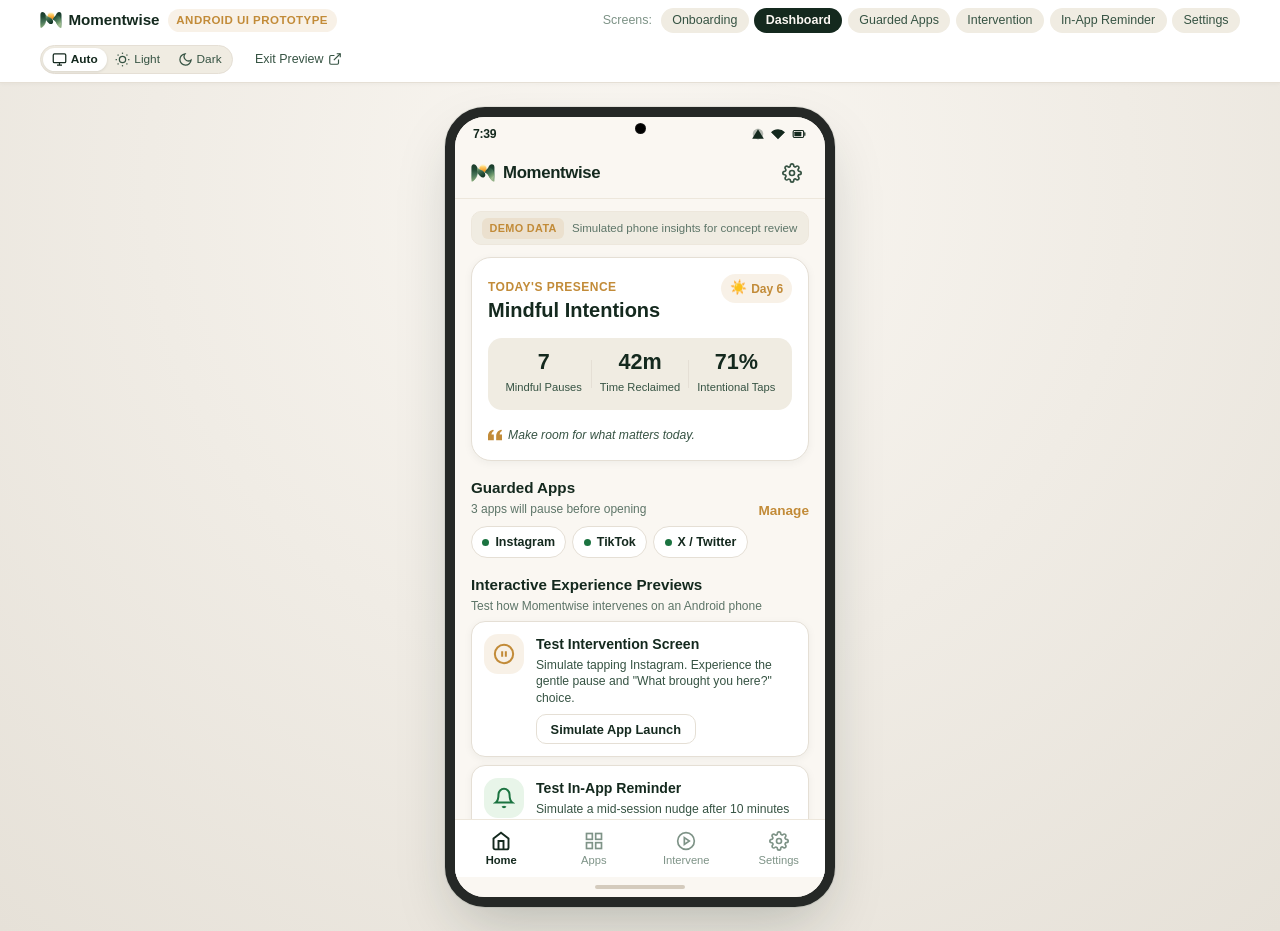
==== prototype/index.html @ b6c4e01d "feat: add interactive Android UI prototype for Momentwise" ====
<!DOCTYPE html>
<html lang="en">
<head>
  <meta charset="UTF-8">
  <meta name="viewport" content="width=device-width, initial-scale=1.0, maximum-scale=1.0, user-scalable=no, viewport-fit=cover">
  <title>Momentwise — Android UI Prototype</title>
  <meta name="description" content="Interactive Android UI Prototype for Momentwise — An intentional phone-use companion that helps people interrupt mindless scrolling and make room for what matters.">
  <meta name="robots" content="noindex, nofollow">
  <link rel="icon" type="image/svg+xml" href="assets/favicon.svg">

  <!-- Immediate Anti-Flash Theme Script -->
  <script>
    (function () {
      try {
        var STORAGE_KEY = 'momentwise-prototype-theme';
        var params = new URLSearchParams(window.location.search);
        var paramTheme = params.get('theme');
        var saved = paramTheme || localStorage.getItem(STORAGE_KEY);
        var theme = saved;
        if (!theme || theme === 'system') {
          theme = window.matchMedia && window.matchMedia('(prefers-color-scheme: dark)').matches ? 'dark' : 'light';
        }
        document.documentElement.setAttribute('data-theme', theme);
      } catch (e) {
        /* fallback silently */
      }
    })();
  </script>

  <link rel="stylesheet" href="styles.css">
</head>
<body>

  <!-- Desktop Companion Header & Controls -->
  <aside class="prototype-banner" aria-label="Prototype Controls">
    <div class="banner-inner">
      <div class="banner-brand">
        <a href="../" class="banner-home-link" title="Return to Momentwise website">
          <img src="assets/favicon.svg" alt="Momentwise logo" width="22" height="22">
          <span class="banner-name">Momentwise</span>
        </a>
        <span class="banner-badge">Android UI Prototype</span>
      </div>

      <nav class="banner-nav" aria-label="Quick screen navigation">
        <span class="banner-label">Screens:</span>
        <button type="button" class="screen-chip" data-screen-target="welcome">Onboarding</button>
        <button type="button" class="screen-chip active" data-screen-target="home">Dashboard</button>
        <button type="button" class="screen-chip" data-screen-target="apps">Guarded Apps</button>
        <button type="button" class="screen-chip" data-screen-target="intervention">Intervention</button>
        <button type="button" class="screen-chip" data-screen-target="reminder">In-App Reminder</button>
        <button type="button" class="screen-chip" data-screen-target="settings">Settings</button>
      </nav>

      <div class="banner-actions">
        <!-- Theme Selector -->
        <div class="theme-switch-group" role="radiogroup" aria-label="Color theme selection">
          <button type="button" class="theme-btn" data-theme-val="system" aria-label="System theme" title="System Theme">
            <svg width="15" height="15" viewBox="0 0 24 24" fill="none" stroke="currentColor" stroke-width="2"><rect x="2" y="3" width="20" height="14" rx="2"/><line x1="8" y1="21" x2="16" y2="21"/><line x1="12" y1="17" x2="12" y2="21"/></svg>
            <span class="theme-text">Auto</span>
          </button>
          <button type="button" class="theme-btn" data-theme-val="light" aria-label="Light theme" title="Light Theme">
            <svg width="15" height="15" viewBox="0 0 24 24" fill="none" stroke="currentColor" stroke-width="2"><circle cx="12" cy="12" r="5"/><line x1="12" y1="1" x2="12" y2="3"/><line x1="12" y1="21" x2="12" y2="23"/><line x1="4.22" y1="4.22" x2="5.64" y2="5.64"/><line x1="18.36" y1="18.36" x2="19.78" y2="19.78"/><line x1="1" y1="12" x2="3" y2="12"/><line x1="21" y1="12" x2="23" y2="12"/><line x1="4.22" y1="19.78" x2="5.64" y2="18.36"/><line x1="18.36" y1="5.64" x2="19.78" y2="4.22"/></svg>
            <span class="theme-text">Light</span>
          </button>
          <button type="button" class="theme-btn" data-theme-val="dark" aria-label="Dark theme" title="Dark Theme">
            <svg width="15" height="15" viewBox="0 0 24 24" fill="none" stroke="currentColor" stroke-width="2"><path d="M21 12.79A9 9 0 1 1 11.21 3 7 7 0 0 0 21 12.79z"/></svg>
            <span class="theme-text">Dark</span>
          </button>
        </div>

        <a href="../" class="btn-back-web" title="Return to public landing page">
          <span>Exit Preview</span>
          <svg width="14" height="14" viewBox="0 0 24 24" fill="none" stroke="currentColor" stroke-width="2"><path d="M18 13v6a2 2 0 0 1-2 2H5a2 2 0 0 1-2-2V8a2 2 0 0 1 2-2h6"/><polyline points="15 3 21 3 21 9"/><line x1="10" y1="14" x2="21" y2="3"/></svg>
        </a>
      </div>
    </div>
  </aside>

  <!-- Main Phone Stage -->
  <main class="phone-stage">
    <!-- Phone Mockup Frame -->
    <div class="phone-frame" id="phoneFrame" role="region" aria-label="Simulated Android Device">
      
      <!-- Android Hardware Elements -->
      <div class="phone-notch">
        <div class="phone-speaker"></div>
        <div class="phone-camera" title="Front Camera"></div>
      </div>

      <!-- Android Status Bar -->
      <header class="phone-status-bar" aria-label="System status bar">
        <div class="status-time" id="statusClock">9:41</div>
        <div class="status-icons">
          <!-- 5G / Signal -->
          <svg class="status-icon" width="14" height="14" viewBox="0 0 24 24" fill="currentColor">
            <path d="M12 3c-4.97 0-9 4.03-9 9 0 2.12.74 4.07 1.97 5.61L12 22l7.03-4.39C20.26 16.07 21 14.12 21 12c0-4.97-4.03-9-9-9z" opacity="0.3"/>
            <path d="M2 20h20L12 4 2 20z"/>
          </svg>
          <!-- Wifi -->
          <svg class="status-icon" width="14" height="14" viewBox="0 0 24 24" fill="currentColor">
            <path d="M12 4C7.31 4 3.07 5.9 0 8.98L12 21 24 8.98A16.88 16.88 0 0 0 12 4z"/>
          </svg>
          <!-- Battery -->
          <svg class="status-icon status-battery" width="16" height="14" viewBox="0 0 24 24" fill="currentColor">
            <rect x="2" y="6" width="18" height="12" rx="2" fill="none" stroke="currentColor" stroke-width="2"/>
            <path d="M22 10v4" stroke="currentColor" stroke-width="2" stroke-linecap="round"/>
            <rect x="4" y="8" width="12" height="8" rx="1" fill="currentColor"/>
          </svg>
        </div>
      </header>

      <!-- Simulated Android Display Viewport -->
      <div class="phone-screen" id="phoneScreen">

        <!-- ============================================================
             SCREEN 1: WELCOME / ONBOARDING
             ============================================================ -->
        <section class="app-screen" id="screenWelcome" data-screen="welcome" aria-label="Welcome and Onboarding">
          <div class="welcome-container">
            <div class="welcome-header">
              <div class="welcome-logo-wrap">
                <img src="assets/logo.svg" alt="Momentwise Logo" class="welcome-logo" width="80" height="60">
              </div>
              <h1 class="welcome-title">Momentwise</h1>
              <p class="welcome-tagline">Make room for what matters.</p>
            </div>

            <!-- Onboarding Step Carousel -->
            <div class="onboarding-cards">
              <div class="onboarding-slide active" data-slide="1">
                <div class="slide-illustration">
                  <div class="pulse-ring">
                    <span class="pulse-icon">🌿</span>
                  </div>
                </div>
                <h2 class="slide-title">A gentle pause before you open</h2>
                <p class="slide-desc">Instead of blocking your apps or counting failures, Momentwise introduces a calm 3-second pause when you tap a distracting app.</p>
              </div>

              <div class="onboarding-slide" data-slide="2">
                <div class="slide-illustration">
                  <div class="pulse-ring gold-accent">
                    <span class="pulse-icon">✨</span>
                  </div>
                </div>
                <h2 class="slide-title">Clarify why you're here</h2>
                <p class="slide-desc">Ask yourself one honest question: <em>Do I have a specific purpose right now, or am I just checking out of reflex?</em></p>
              </div>

              <div class="onboarding-slide" data-slide="3">
                <div class="slide-illustration">
                  <div class="pulse-ring green-accent">
                    <span class="pulse-icon">⏳</span>
                  </div>
                </div>
                <h2 class="slide-title">Kind, non-judgmental check-ins</h2>
                <p class="slide-desc">Set an intentional time budget. When time expires, a thoughtful nudge helps you step away before scrolling takes over.</p>
              </div>
            </div>

            <!-- Stepper Dots -->
            <div class="onboarding-dots" role="tablist" aria-label="Onboarding steps">
              <button type="button" class="dot active" data-slide-target="1" aria-label="Slide 1"></button>
              <button type="button" class="dot" data-slide-target="2" aria-label="Slide 2"></button>
              <button type="button" class="dot" data-slide-target="3" aria-label="Slide 3"></button>
            </div>

            <!-- Actions -->
            <div class="welcome-actions">
              <button type="button" class="btn btn-primary btn-block" id="btnNextOnboarding">
                <span id="nextOnboardingText">Continue</span>
                <svg width="18" height="18" viewBox="0 0 24 24" fill="none" stroke="currentColor" stroke-width="2.2"><line x1="5" y1="12" x2="19" y2="12"/><polyline points="12 5 19 12 12 19"/></svg>
              </button>
              <button type="button" class="btn btn-ghost btn-block" id="btnSkipOnboarding">Skip to Dashboard</button>
            </div>
          </div>
        </section>

        <!-- ============================================================
             SCREEN 2: HOME DASHBOARD
             ============================================================ -->
        <section class="app-screen active" id="screenHome" data-screen="home" aria-label="Home Dashboard">
          <!-- Top App Bar -->
          <div class="app-topbar">
            <div class="topbar-brand">
              <img src="assets/favicon.svg" alt="" class="topbar-logo" width="24" height="24">
              <span class="topbar-title">Momentwise</span>
            </div>
            <div class="topbar-actions">
              <button type="button" class="icon-btn" id="btnHomeSettings" aria-label="Open Settings" title="Settings">
                <svg width="20" height="20" viewBox="0 0 24 24" fill="none" stroke="currentColor" stroke-width="2"><circle cx="12" cy="12" r="3"/><path d="M19.4 15a1.65 1.65 0 0 0 .33 1.82l.06.06a2 2 0 0 1 0 2.83 2 2 0 0 1-2.83 0l-.06-.06a1.65 1.65 0 0 0-1.82-.33 1.65 1.65 0 0 0-1 1.51V21a2 2 0 0 1-2 2 2 2 0 0 1-2-2v-.09A1.65 1.65 0 0 0 9 19.4a1.65 1.65 0 0 0-1.82.33l-.06.06a2 2 0 0 1-2.83 0 2 2 0 0 1 0-2.83l.06-.06a1.65 1.65 0 0 0 .33-1.82 1.65 1.65 0 0 0-1.51-1H3a2 2 0 0 1-2-2 2 2 0 0 1 2-2h.09A1.65 1.65 0 0 0 4.6 9a1.65 1.65 0 0 0-.33-1.82l-.06-.06a2 2 0 0 1 0-2.83 2 2 0 0 1 2.83 0l.06.06a1.65 1.65 0 0 0 1.82.33H9a1.65 1.65 0 0 0 1-1.51V3a2 2 0 0 1 2-2 2 2 0 0 1 2 2v.09a1.65 1.65 0 0 0 1 1.51 1.65 1.65 0 0 0 1.82-.33l.06-.06a2 2 0 0 1 2.83 0 2 2 0 0 1 0 2.83l-.06.06a1.65 1.65 0 0 0-.33 1.82V9a1.65 1.65 0 0 0 1.51 1H21a2 2 0 0 1 2 2 2 2 0 0 1-2 2h-.09a1.65 1.65 0 0 0-1.51 1z"/></svg>
              </button>
            </div>
          </div>

          <div class="screen-scroll-body">
            <!-- Simulated Data Notice -->
            <div class="demo-tag-strip" role="note">
              <span class="demo-pill">DEMO DATA</span>
              <span class="demo-tag-text">Simulated phone insights for concept review</span>
            </div>

            <!-- Daily Intentions Hero Card -->
            <div class="dashboard-hero-card">
              <div class="hero-card-header">
                <div>
                  <span class="hero-date" id="currentDateDisplay">Today's Presence</span>
                  <h2 class="hero-greeting">Mindful Intentions</h2>
                </div>
                <div class="hero-streak">
                  <span class="streak-flame">☀️</span>
                  <span class="streak-num">Day 6</span>
                </div>
              </div>

              <div class="hero-metrics-row">
                <div class="metric-block">
                  <span class="metric-val" id="metricPauses">7</span>
                  <span class="metric-lbl">Mindful Pauses</span>
                </div>
                <div class="metric-divider"></div>
                <div class="metric-block">
                  <span class="metric-val" id="metricReclaimed">42m</span>
                  <span class="metric-lbl">Time Reclaimed</span>
                </div>
                <div class="metric-divider"></div>
                <div class="metric-block">
                  <span class="metric-val" id="metricRate">71%</span>
                  <span class="metric-lbl">Intentional Taps</span>
                </div>
              </div>

              <div class="hero-quote">
                <svg width="14" height="14" viewBox="0 0 24 24" fill="currentColor" class="quote-icon"><path d="M14.017 21v-7.391c0-5.704 3.731-9.57 8.983-10.609l.995 2.151c-2.432.917-3.995 3.638-3.995 5.849h4v10h-9.983zm-14.017 0v-7.391c0-5.704 3.748-9.57 9-10.609l.996 2.151c-2.433.917-3.996 3.638-3.996 5.849h3.983v10h-8.983z"/></svg>
                <span>Make room for what matters today.</span>
              </div>
            </div>

            <!-- Guarded Apps Section -->
            <div class="section-group">
              <div class="section-header">
                <div>
                  <h3 class="section-title">Guarded Apps</h3>
                  <p class="section-sub" id="guardedCountSummary">3 apps will pause before opening</p>
                </div>
                <button type="button" class="btn-text-link" id="btnManageApps">Manage</button>
              </div>

              <div class="guarded-chips-row" id="guardedChipsContainer">
                <!-- Dynamically rendered pills -->
              </div>
            </div>

            <!-- Interactive Prototype Test Drives -->
            <div class="section-group">
              <h3 class="section-title">Interactive Experience Previews</h3>
              <p class="section-sub">Test how Momentwise intervenes on an Android phone</p>

              <div class="test-cards-grid">
                <!-- Test Card 1: Intervention -->
                <div class="test-card" id="cardLaunchIntervention">
                  <div class="test-card-icon test-icon-pause">
                    <svg width="22" height="22" viewBox="0 0 24 24" fill="none" stroke="currentColor" stroke-width="2.2"><circle cx="12" cy="12" r="10"/><line x1="10" y1="15" x2="10" y2="9"/><line x1="14" y1="15" x2="14" y2="9"/></svg>
                  </div>
                  <div class="test-card-body">
                    <h4 class="test-card-title">Test Intervention Screen</h4>
                    <p class="test-card-desc">Simulate tapping Instagram. Experience the gentle pause and "What brought you here?" choice.</p>
                    <button type="button" class="btn btn-secondary btn-sm" id="btnTestIntervention">Simulate App Launch</button>
                  </div>
                </div>

                <!-- Test Card 2: In-App Reminder -->
                <div class="test-card" id="cardLaunchReminder">
                  <div class="test-card-icon test-icon-bell">
                    <svg width="22" height="22" viewBox="0 0 24 24" fill="none" stroke="currentColor" stroke-width="2.2"><path d="M18 8A6 6 0 0 0 6 8c0 7-3 9-3 9h18s-3-2-3-9"/><path d="M13.73 21a2 2 0 0 1-3.46 0"/></svg>
                  </div>
                  <div class="test-card-body">
                    <h4 class="test-card-title">Test In-App Reminder</h4>
                    <p class="test-card-desc">Simulate a mid-session nudge after 10 minutes of scrolling to help you step away.</p>
                    <button type="button" class="btn btn-secondary btn-sm" id="btnTestReminder">Simulate 10-Min Check-in</button>
                  </div>
                </div>
              </div>
            </div>

            <!-- Intentional Reflections Log -->
            <div class="section-group">
              <h3 class="section-title">Recent Mindful Choices</h3>
              <div class="log-list">
                <div class="log-item">
                  <div class="log-icon success">✓</div>
                  <div class="log-info">
                    <span class="log-title">Stepped away from Instagram</span>
                    <span class="log-meta">28m ago • Chose to step away</span>
                  </div>
                  <span class="log-badge">+10m saved</span>
                </div>
                <div class="log-item">
                  <div class="log-icon purposeful">🎯</div>
                  <div class="log-info">
                    <span class="log-title">Replied to DM in X / Twitter</span>
                    <span class="log-meta">2h ago • Intentional 5m session</span>
                  </div>
                  <span class="log-badge-subtle">On purpose</span>
                </div>
                <div class="log-item">
                  <div class="log-icon success">✓</div>
                  <div class="log-info">
                    <span class="log-title">Reflex check caught in TikTok</span>
                    <span class="log-meta">4h ago • Chose not to open</span>
                  </div>
                  <span class="log-badge">+20m saved</span>
                </div>
              </div>
            </div>

            <div class="bottom-spacer"></div>
          </div>

          <!-- Bottom Navigation Bar -->
          <nav class="app-bottom-nav" aria-label="App Navigation">
            <button type="button" class="nav-item active" data-nav-target="home">
              <svg width="20" height="20" viewBox="0 0 24 24" fill="none" stroke="currentColor" stroke-width="2"><path d="M3 9l9-7 9 7v11a2 2 0 0 1-2 2H5a2 2 0 0 1-2-2z"/><polyline points="9 22 9 12 15 12 15 22"/></svg>
              <span>Home</span>
            </button>
            <button type="button" class="nav-item" data-nav-target="apps">
              <svg width="20" height="20" viewBox="0 0 24 24" fill="none" stroke="currentColor" stroke-width="2"><rect x="3" y="3" width="7" height="7"/><rect x="14" y="3" width="7" height="7"/><rect x="14" y="14" width="7" height="7"/><rect x="3" y="14" width="7" height="7"/></svg>
              <span>Apps</span>
            </button>
            <button type="button" class="nav-item" data-nav-target="intervention">
              <svg width="20" height="20" viewBox="0 0 24 24" fill="none" stroke="currentColor" stroke-width="2"><circle cx="12" cy="12" r="10"/><polygon points="10 8 16 12 10 16 10 8"/></svg>
              <span>Intervene</span>
            </button>
            <button type="button" class="nav-item" data-nav-target="settings">
              <svg width="20" height="20" viewBox="0 0 24 24" fill="none" stroke="currentColor" stroke-width="2"><circle cx="12" cy="12" r="3"/><path d="M19.4 15a1.65 1.65 0 0 0 .33 1.82l.06.06a2 2 0 0 1 0 2.83 2 2 0 0 1-2.83 0l-.06-.06a1.65 1.65 0 0 0-1.82-.33 1.65 1.65 0 0 0-1 1.51V21a2 2 0 0 1-2 2 2 2 0 0 1-2-2v-.09A1.65 1.65 0 0 0 9 19.4a1.65 1.65 0 0 0-1.82.33l-.06.06a2 2 0 0 1-2.83 0 2 2 0 0 1 0-2.83l.06-.06a1.65 1.65 0 0 0 .33-1.82 1.65 1.65 0 0 0-1.51-1H3a2 2 0 0 1-2-2 2 2 0 0 1 2-2h.09A1.65 1.65 0 0 0 4.6 9a1.65 1.65 0 0 0-.33-1.82l-.06-.06a2 2 0 0 1 0-2.83 2 2 0 0 1 2.83 0l.06.06a1.65 1.65 0 0 0 1.82.33H9a1.65 1.65 0 0 0 1-1.51V3a2 2 0 0 1 2-2 2 2 0 0 1 2 2v.09a1.65 1.65 0 0 0 1 1.51 1.65 1.65 0 0 0 1.82-.33l.06-.06a2 2 0 0 1 2.83 0 2 2 0 0 1 0 2.83l-.06.06a1.65 1.65 0 0 0-.33 1.82V9a1.65 1.65 0 0 0 1.51 1H21a2 2 0 0 1 2 2 2 2 0 0 1-2 2h-.09a1.65 1.65 0 0 0-1.51 1z"/></svg>
              <span>Settings</span>
            </button>
          </nav>
        </section>

        <!-- ============================================================
             SCREEN 3: APP SELECTION
             ============================================================ -->
        <section class="app-screen" id="screenApps" data-screen="apps" aria-label="Guarded Apps Selection">
          <!-- Top App Bar -->
          <div class="app-topbar">
            <button type="button" class="icon-btn" id="btnBackFromApps" aria-label="Go back to Home">
              <svg width="22" height="22" viewBox="0 0 24 24" fill="none" stroke="currentColor" stroke-width="2.2"><line x1="19" y1="12" x2="5" y2="12"/><polyline points="12 19 5 12 12 5"/></svg>
            </button>
            <span class="topbar-title">Guarded Apps</span>
            <div class="topbar-actions">
              <span class="count-badge" id="appsGuardedCount">3</span>
            </div>
          </div>

          <div class="screen-scroll-body">
            <!-- Simulated Android Permission Notice -->
            <div class="permission-card" role="region" aria-label="Demo Permission Info">
              <div class="perm-icon">
                <svg width="20" height="20" viewBox="0 0 24 24" fill="none" stroke="currentColor" stroke-width="2"><path d="M12 22s8-4 8-10V5l-8-3-8 3v7c0 6 8 10 8 10z"/></svg>
              </div>
              <div class="perm-body">
                <h4 class="perm-title">Android Accessibility & Usage Access (Demo)</h4>
                <p class="perm-desc">The production Android app will request standard system permissions to detect app opens. <strong>No real device permissions are required or active in this web prototype.</strong></p>
              </div>
            </div>

            <div class="list-explanation">
              <p>Select which apps will trigger a mindful pause when opened.</p>
            </div>

            <!-- App List -->
            <div class="apps-list" id="appsListContainer" role="list">
              <!-- Dynamically rendered app rows with switches -->
            </div>

            <!-- Action buttons -->
            <div class="apps-action-bar">
              <button type="button" class="btn btn-primary btn-block" id="btnTestInterventionFromApps">
                <span>Test Intervention Now</span>
                <svg width="18" height="18" viewBox="0 0 24 24" fill="none" stroke="currentColor" stroke-width="2"><polyline points="9 18 15 12 9 6"/></svg>
              </button>
              <button type="button" class="btn btn-ghost btn-block" id="btnSaveApps">Return to Home</button>
            </div>

            <div class="bottom-spacer"></div>
          </div>
        </section>

        <!-- ============================================================
             SCREEN 4: INTERVENTION PREVIEW ("What brought you here?")
             ============================================================ -->
        <section class="app-screen" id="screenIntervention" data-screen="intervention" aria-label="Intervention Screen">
          <div class="intervention-stage">
            <!-- App Simulation Context Header -->
            <div class="intervene-topbar">
              <button type="button" class="icon-btn-ghost" id="btnExitIntervention" aria-label="Exit intervention">
                <svg width="20" height="20" viewBox="0 0 24 24" fill="none" stroke="currentColor" stroke-width="2"><line x1="18" y1="6" x2="6" y2="18"/><line x1="6" y1="6" x2="18" y2="18"/></svg>
              </button>
              <div class="intervene-context-pill">
                <span class="pulse-dot"></span>
                <span>Guarded App: <strong id="interveneAppName">Instagram</strong></span>
              </div>
            </div>

            <!-- Breathing Halo & Logo -->
            <div class="breathing-zone">
              <div class="breathing-ring" id="breathingRing">
                <div class="breathing-core">
                  <img src="assets/logo.svg" alt="" width="56" height="42" class="intervene-logo">
                </div>
              </div>
              <span class="breathing-label" id="breathingLabel">Take a slow breath</span>
            </div>

            <!-- Core Question -->
            <div class="intervene-prompt-block">
              <h2 class="intervene-question">What brought you here?</h2>
              <p class="intervene-sub">Make your next tap intentional.</p>
            </div>

            <!-- Main Primary Choices View -->
            <div class="choices-container" id="interveneChoices">
              <!-- Choice 1: Purpose -->
              <button type="button" class="choice-card" id="btnChoicePurpose">
                <div class="choice-icon purpose-icon">
                  <svg width="24" height="24" viewBox="0 0 24 24" fill="none" stroke="currentColor" stroke-width="2"><circle cx="12" cy="12" r="10"/><path d="M12 2a14.5 14.5 0 0 0 0 20 14.5 14.5 0 0 0 0-20"/><path d="M2 12h20"/></svg>
                </div>
                <div class="choice-content">
                  <h3 class="choice-title">I have a purpose</h3>
                  <p class="choice-desc">I know what I need to do and want to stay focused.</p>
                </div>
                <svg class="choice-arrow" width="18" height="18" viewBox="0 0 24 24" fill="none" stroke="currentColor" stroke-width="2.2"><polyline points="9 18 15 12 9 6"/></svg>
              </button>

              <!-- Choice 2: Just checking -->
              <button type="button" class="choice-card" id="btnChoiceChecking">
                <div class="choice-icon checking-icon">
                  <svg width="24" height="24" viewBox="0 0 24 24" fill="none" stroke="currentColor" stroke-width="2"><path d="M1 12s4-8 11-8 11 8 11 8-4 8-11 8-11-8-11-8z"/><circle cx="12" cy="12" r="3"/></svg>
                </div>
                <div class="choice-content">
                  <h3 class="choice-title">Just checking</h3>
                  <p class="choice-desc">I tapped out of habit, boredom, or reflex.</p>
                </div>
                <svg class="choice-arrow" width="18" height="18" viewBox="0 0 24 24" fill="none" stroke="currentColor" stroke-width="2.2"><polyline points="9 18 15 12 9 6"/></svg>
              </button>
            </div>

            <!-- Subview A: Setting Intentional Purpose -->
            <div class="subview-panel" id="subviewPurpose" hidden>
              <div class="subview-header">
                <h3 class="subview-title">Clarify your task</h3>
                <p class="subview-sub">What do you want to accomplish?</p>
              </div>

              <!-- Quick intention chips -->
              <div class="intent-chips-grid">
                <button type="button" class="intent-chip active" data-task="Reply to a message">Reply to a message</button>
                <button type="button" class="intent-chip" data-task="Post a photo / update">Post an update</button>
                <button type="button" class="intent-chip" data-task="Look up a recipe / place">Look up information</button>
                <button type="button" class="intent-chip" data-task="Check event details">Check specific event</button>
              </div>

              <!-- Time Limit Selection -->
              <div class="time-limit-box">
                <label class="time-limit-label" for="timeLimitSelect">Intentional session budget:</label>
                <div class="time-chips-row" id="timeLimitSelect">
                  <button type="button" class="time-chip active" data-mins="5">5 min</button>
                  <button type="button" class="time-chip" data-mins="10">10 min</button>
                  <button type="button" class="time-chip" data-mins="15">15 min</button>
                </div>
              </div>

              <div class="subview-actions">
                <button type="button" class="btn btn-primary btn-block" id="btnStartPurposeSession">
                  <span>Enter App Intentionally</span>
                </button>
                <button type="button" class="btn btn-ghost btn-block" id="btnBackToInterventionChoices">Back to Choices</button>
              </div>
            </div>

            <!-- Subview B: Mindful Reflection for "Just Checking" -->
            <div class="subview-panel" id="subviewChecking" hidden>
              <div class="reflection-box">
                <span class="reflection-emoji">💭</span>
                <h3 class="subview-title">That's completely human</h3>
                <p class="reflection-body">Most mindless scrolling starts as an automatic muscle-memory reflex. Take one more breath: <strong>Is right now the best time for this?</strong></p>
              </div>

              <div class="subview-actions">
                <!-- Option 1: Step Away (Primary) -->
                <button type="button" class="btn btn-primary btn-block" id="btnStepAway">
                  <svg width="18" height="18" viewBox="0 0 24 24" fill="none" stroke="currentColor" stroke-width="2.2"><path d="M18 15l-6-6-6 6"/></svg>
                  <span>Step Away & Put Phone Down</span>
                </button>
                
                <!-- Option 2: Continue with reminder (Secondary) -->
                <button type="button" class="btn btn-secondary btn-block" id="btnContinueWithReminder">
                  <span>Open App with 5-Min Reminder</span>
                </button>
                
                <button type="button" class="btn btn-ghost btn-block" id="btnBackToInterventionChoices2">Back to Choices</button>
              </div>
            </div>

            <!-- Subview C: Positive Reinforcement (Stepped Away) -->
            <div class="subview-panel" id="subviewSuccess" hidden>
              <div class="celebrate-box">
                <div class="celebrate-icon">🌟</div>
                <h3 class="celebrate-title">Room made for what matters</h3>
                <p class="celebrate-desc">You interrupted the scroll loop. Your future self thanks you for this mindful moment.</p>
                <div class="celebrate-stat">
                  <span>+1 Mindful Pause logged</span>
                </div>
              </div>

              <div class="subview-actions">
                <button type="button" class="btn btn-primary btn-block" id="btnCelebrateReturn">Return to Dashboard</button>
              </div>
            </div>

          </div>
        </section>

        <!-- ============================================================
             SCREEN 5: IN-APP REMINDER PREVIEW
             ============================================================ -->
        <section class="app-screen" id="screenReminder" data-screen="reminder" aria-label="In-App Reminder Screen">
          <div class="reminder-stage">
            <!-- Simulated background app feed (dimmed & blurred) -->
            <div class="simulated-app-background" aria-hidden="true">
              <div class="sim-feed-bar">
                <div class="sim-feed-logo">Instagram Feed</div>
                <div class="sim-feed-time">10:14</div>
              </div>
              <div class="sim-feed-post">
                <div class="sim-post-header">
                  <div class="sim-avatar"></div>
                  <div class="sim-user">travel_diaries</div>
                </div>
                <div class="sim-post-photo"></div>
                <div class="sim-post-lines">
                  <div class="sim-line"></div>
                  <div class="sim-line short"></div>
                </div>
              </div>
            </div>

            <!-- The Momentwise Floating Gentle Reminder Overlay -->
            <div class="reminder-dialog" role="dialog" aria-modal="true" aria-labelledby="reminderTitle">
              <div class="reminder-handle"></div>
              
              <div class="reminder-brand-tag">
                <img src="assets/favicon.svg" alt="" width="18" height="18">
                <span>Momentwise • Mindful Check-in</span>
              </div>

              <div class="reminder-header">
                <div class="reminder-icon-wrap">
                  <svg width="24" height="24" viewBox="0 0 24 24" fill="none" stroke="currentColor" stroke-width="2"><circle cx="12" cy="12" r="10"/><polyline points="12 6 12 12 16 14"/></svg>
                </div>
                <div>
                  <h3 class="reminder-title" id="reminderTitle">10 minutes have passed</h3>
                  <p class="reminder-sub">Did you accomplish what you came here for?</p>
                </div>
              </div>

              <div class="reminder-choices">
                <!-- Choice 1: Exit App -->
                <button type="button" class="btn btn-primary btn-block" id="btnReminderExit">
                  <svg width="18" height="18" viewBox="0 0 24 24" fill="none" stroke="currentColor" stroke-width="2"><path d="M9 21H5a2 2 0 0 1-2-2V5a2 2 0 0 1 2-2h4"/><polyline points="16 17 21 12 16 7"/><line x1="21" y1="12" x2="9" y2="12"/></svg>
                  <span>Exit & Step Away</span>
                </button>

                <!-- Choice 2: A little longer -->
                <button type="button" class="btn btn-secondary btn-block" id="btnReminderSnooze">
                  <svg width="18" height="18" viewBox="0 0 24 24" fill="none" stroke="currentColor" stroke-width="2"><circle cx="12" cy="12" r="10"/><polyline points="12 6 12 12 14 14"/></svg>
                  <span>A little longer (+5 min)</span>
                </button>

                <!-- Choice 3: Stop reminders for today -->
                <button type="button" class="btn btn-ghost btn-block btn-subtle" id="btnReminderStop">
                  <span>Stop reminders for today</span>
                </button>
              </div>

              <p class="reminder-disclaimer">Prototype demo: Simulated overlay. In Android, Momentwise uses a non-intrusive floating pill or system notification.</p>
            </div>
          </div>
        </section>

        <!-- ============================================================
             SCREEN 6: SETTINGS
             ============================================================ -->
        <section class="app-screen" id="screenSettings" data-screen="settings" aria-label="Settings">
          <!-- Top App Bar -->
          <div class="app-topbar">
            <button type="button" class="icon-btn" id="btnBackFromSettings" aria-label="Go back to Home">
              <svg width="22" height="22" viewBox="0 0 24 24" fill="none" stroke="currentColor" stroke-width="2.2"><line x1="19" y1="12" x2="5" y2="12"/><polyline points="12 19 5 12 12 5"/></svg>
            </button>
            <span class="topbar-title">Settings</span>
            <div class="topbar-actions"></div>
          </div>

          <div class="screen-scroll-body">
            <!-- Section 1: Appearance -->
            <div class="settings-group">
              <h3 class="settings-group-title">Appearance</h3>
              
              <div class="setting-item-block">
                <div class="setting-text">
                  <span class="setting-name">App Theme</span>
                  <span class="setting-desc">Choose between Light, Dark, or System mode.</span>
                </div>
                
                <div class="segmented-control" role="radiogroup" aria-label="App Theme">
                  <button type="button" class="segment-btn active" data-theme-choice="system">System</button>
                  <button type="button" class="segment-btn" data-theme-choice="light">Light</button>
                  <button type="button" class="segment-btn" data-theme-choice="dark">Dark</button>
                </div>
              </div>
            </div>

            <!-- Section 2: Intervention Preferences -->
            <div class="settings-group">
              <h3 class="settings-group-title">Intervention Preferences</h3>

              <!-- Pause Duration -->
              <div class="setting-item-block">
                <div class="setting-text">
                  <span class="setting-name">Mindful Pause Duration</span>
                  <span class="setting-desc">How long the breathing circle holds before choices appear.</span>
                </div>
                <div class="segmented-control" id="pauseDurationSelector">
                  <button type="button" class="segment-btn" data-duration="3">3 sec</button>
                  <button type="button" class="segment-btn active" data-duration="5">5 sec</button>
                  <button type="button" class="segment-btn" data-duration="8">8 sec</button>
                </div>
              </div>

              <!-- Breathing Guide Switch -->
              <div class="setting-row">
                <div class="setting-text">
                  <span class="setting-name">Breathing Circle Guide</span>
                  <span class="setting-desc">Visual pulse to anchor your breath during app launches.</span>
                </div>
                <label class="switch-control">
                  <input type="checkbox" id="toggleBreathingGuide" checked>
                  <span class="switch-slider"></span>
                </label>
              </div>

              <!-- Haptic Pulse Switch -->
              <div class="setting-row">
                <div class="setting-text">
                  <span class="setting-name">Gentle Haptic Feedback</span>
                  <span class="setting-desc">Subtle vibration when the intervention appears.</span>
                </div>
                <label class="switch-control">
                  <input type="checkbox" id="toggleHaptics" checked>
                  <span class="switch-slider"></span>
                </label>
              </div>
            </div>

            <!-- Section 3: Reminders & Nudges -->
            <div class="settings-group">
              <h3 class="settings-group-title">Reminders & Intentions</h3>

              <div class="setting-item-block">
                <div class="setting-text">
                  <span class="setting-name">Default Reminder Interval</span>
                  <span class="setting-desc">Time before the first gentle check-in appears.</span>
                </div>
                <div class="segmented-control" id="reminderIntervalSelector">
                  <button type="button" class="segment-btn" data-interval="5">5m</button>
                  <button type="button" class="segment-btn active" data-interval="10">10m</button>
                  <button type="button" class="segment-btn" data-interval="15">15m</button>
                  <button type="button" class="segment-btn" data-interval="20">20m</button>
                </div>
              </div>

              <div class="setting-row">
                <div class="setting-text">
                  <span class="setting-name">Allow Session Extensions</span>
                  <span class="setting-desc">Allow "+5 min" snooze button on reminders.</span>
                </div>
                <label class="switch-control">
                  <input type="checkbox" id="toggleExtensions" checked>
                  <span class="switch-slider"></span>
                </label>
              </div>
            </div>

            <!-- Section 4: Demo State & Reset -->
            <div class="settings-group">
              <h3 class="settings-group-title">Demo Controls</h3>

              <div class="setting-row">
                <div class="setting-text">
                  <span class="setting-name">Reset Prototype Demo State</span>
                  <span class="setting-desc">Restore sample stats, guarded apps, and defaults.</span>
                </div>
                <button type="button" class="btn btn-secondary btn-sm" id="btnResetDemo">Reset Data</button>
              </div>

              <div class="setting-meta-row">
                <span class="meta-label">Prototype Version</span>
                <span class="meta-val">v0.1.0-preview</span>
              </div>
              <div class="setting-meta-row">
                <span class="meta-label">Deployment Target</span>
                <span class="meta-val">GitHub Pages</span>
              </div>
            </div>

            <div class="bottom-spacer"></div>
          </div>
        </section>

      </div><!-- /phone-screen -->

      <!-- Android Bottom Navigation Bar / Gesture Bar -->
      <footer class="phone-nav-bar" aria-label="System navigation">
        <div class="nav-gesture-pill" title="Android Gesture Navigation Bar"></div>
      </footer>

      <!-- In-App Floating Toast / Snackbar Notification -->
      <div class="app-toast" id="appToast" role="status" aria-live="polite">
        <span class="toast-message" id="toastMessage">Settings updated</span>
      </div>

    </div><!-- /phone-frame -->
  </main>

  <script src="app.js"></script>
</body>
</html>
---- prototype/styles.css ----
/* ==========================================================================
   Momentwise — Android UI Prototype Stylesheet
   Brand Identity: Warm cream, forest green, restrained sunrise gold.
   Personality: Minimal, premium, calm, thoughtful, human.
   Platform: Modern Android Material-inspired Mobile UI & Desktop Stage
   ========================================================================== */

/* --------------------------------------------------------------------------
   Design Tokens & CSS Custom Properties
   -------------------------------------------------------------------------- */
:root {
  /* Default: Light Mode (Warm Cream + Forest Green + Sunrise Gold) */
  --color-bg: #FAF7F2;
  --color-surface: #FFFFFF;
  --color-surface-hover: #F4F0E8;
  --color-surface-subtle: #F0ECE2;
  --color-surface-card: #FFFFFF;
  --color-border: #E5DFD5;
  --color-border-subtle: #EDE7DC;
  --color-border-hover: #D4CBBD;

  /* Typography Colors */
  --color-text-primary: #14291E;    /* Deep Forest Green */
  --color-text-secondary: #365343;  /* Balanced Forest Green */
  --color-text-tertiary: #5D7568;   /* Muted Green */
  --color-text-muted: #7E9387;
  --color-text-inverse: #FAF7F2;

  /* Accent & Brand Colors */
  --color-accent: #C28B38;         /* Restrained Sunrise Gold */
  --color-accent-hover: #A87428;
  --color-accent-subtle: rgba(194, 139, 56, 0.12);
  --color-status-green: #1B7340;   /* Calm Forest Emerald */
  --color-status-green-bg: #E8F5E9;
  --color-focus: #C28B38;

  /* Device Bezel & Shadow */
  --phone-bezel: #252826;
  --phone-bezel-border: #3A3E3B;
  --stage-bg: #EFECE6;
  --stage-gradient: radial-gradient(circle at 50% 20%, #FAF7F2 0%, #E6E1D8 100%);
  --shadow-phone: 0 25px 60px -15px rgba(20, 41, 30, 0.25), 0 0 0 1px rgba(20, 41, 30, 0.08);
  --shadow-card: 0 2px 8px rgba(20, 41, 30, 0.05);
  --shadow-float: 0 10px 30px rgba(20, 41, 30, 0.15);

  /* Typography */
  --font-sans: -apple-system, BlinkMacSystemFont, "Segoe UI", Roboto, "Helvetica Neue", Arial, sans-serif;
  --font-mono: ui-monospace, SFMono-Regular, "SF Mono", Menlo, Consolas, monospace;

  /* Spacing */
  --space-2xs: 0.25rem;
  --space-xs: 0.5rem;
  --space-sm: 0.75rem;
  --space-md: 1rem;
  --space-lg: 1.25rem;
  --space-xl: 1.5rem;
  --space-2xl: 2rem;

  /* Radii */
  --radius-xs: 6px;
  --radius-sm: 10px;
  --radius-md: 14px;
  --radius-lg: 20px;
  --radius-xl: 28px;
  --radius-full: 9999px;

  /* Transitions */
  --transition-fast: 150ms cubic-bezier(0.4, 0, 0.2, 1);
  --transition-normal: 250ms cubic-bezier(0.4, 0, 0.2, 1);
  --transition-slow: 400ms cubic-bezier(0.4, 0, 0.2, 1);
}

/* --------------------------------------------------------------------------
   Automatic System Dark Mode
   -------------------------------------------------------------------------- */
@media (prefers-color-scheme: dark) {
  :root:not([data-theme="light"]) {
    --color-bg: #0F1412;
    --color-surface: #171D1A;
    --color-surface-hover: #1F2723;
    --color-surface-subtle: #141A17;
    --color-surface-card: #1B231F;
    --color-border: #26322C;
    --color-border-subtle: #1E2822;
    --color-border-hover: #37473E;

    --color-text-primary: #EDF2EE;    /* Comfortable Off-White */
    --color-text-secondary: #9EAEA3;  /* Soft Muted Sage */
    --color-text-tertiary: #6D7F74;   /* Muted Green */
    --color-text-muted: #526258;
    --color-text-inverse: #0F1412;

    --color-accent: #E2AC54;         /* Muted Sunrise Gold */
    --color-accent-hover: #ECC073;
    --color-accent-subtle: rgba(226, 172, 84, 0.16);
    --color-status-green: #34D399;   /* Luminous Emerald */
    --color-status-green-bg: #11281E;
    --color-focus: #E2AC54;

    --phone-bezel: #080A09;
    --phone-bezel-border: #1C221F;
    --stage-bg: #0A0D0B;
    --stage-gradient: radial-gradient(circle at 50% 20%, #151C18 0%, #080A09 100%);
    --shadow-phone: 0 25px 60px -15px rgba(0, 0, 0, 0.6), 0 0 0 1px rgba(255, 255, 255, 0.05);
    --shadow-card: 0 2px 8px rgba(0, 0, 0, 0.3);
    --shadow-float: 0 10px 30px rgba(0, 0, 0, 0.5);
  }
}

/* --------------------------------------------------------------------------
   Explicit Theme Overrides (Manual data-theme toggle)
   -------------------------------------------------------------------------- */
[data-theme="light"] {
  --color-bg: #FAF7F2;
  --color-surface: #FFFFFF;
  --color-surface-hover: #F4F0E8;
  --color-surface-subtle: #F0ECE2;
  --color-surface-card: #FFFFFF;
  --color-border: #E5DFD5;
  --color-border-subtle: #EDE7DC;
  --color-border-hover: #D4CBBD;

  --color-text-primary: #14291E;
  --color-text-secondary: #365343;
  --color-text-tertiary: #5D7568;
  --color-text-muted: #7E9387;
  --color-text-inverse: #FAF7F2;

  --color-accent: #C28B38;
  --color-accent-hover: #A87428;
  --color-accent-subtle: rgba(194, 139, 56, 0.12);
  --color-status-green: #1B7340;
  --color-status-green-bg: #E8F5E9;
  --color-focus: #C28B38;

  --phone-bezel: #252826;
  --phone-bezel-border: #3A3E3B;
  --stage-bg: #EFECE6;
  --stage-gradient: radial-gradient(circle at 50% 20%, #FAF7F2 0%, #E6E1D8 100%);
  --shadow-phone: 0 25px 60px -15px rgba(20, 41, 30, 0.25), 0 0 0 1px rgba(20, 41, 30, 0.08);
  --shadow-card: 0 2px 8px rgba(20, 41, 30, 0.05);
  --shadow-float: 0 10px 30px rgba(20, 41, 30, 0.15);
}

[data-theme="dark"] {
  --color-bg: #0F1412;
  --color-surface: #171D1A;
  --color-surface-hover: #1F2723;
  --color-surface-subtle: #141A17;
  --color-surface-card: #1B231F;
  --color-border: #26322C;
  --color-border-subtle: #1E2822;
  --color-border-hover: #37473E;

  --color-text-primary: #EDF2EE;
  --color-text-secondary: #9EAEA3;
  --color-text-tertiary: #6D7F74;
  --color-text-muted: #526258;
  --color-text-inverse: #0F1412;

  --color-accent: #E2AC54;
  --color-accent-hover: #ECC073;
  --color-accent-subtle: rgba(226, 172, 84, 0.16);
  --color-status-green: #34D399;
  --color-status-green-bg: #11281E;
  --color-focus: #E2AC54;

  --phone-bezel: #080A09;
  --phone-bezel-border: #1C221F;
  --stage-bg: #0A0D0B;
  --stage-gradient: radial-gradient(circle at 50% 20%, #151C18 0%, #080A09 100%);
  --shadow-phone: 0 25px 60px -15px rgba(0, 0, 0, 0.6), 0 0 0 1px rgba(255, 255, 255, 0.05);
  --shadow-card: 0 2px 8px rgba(0, 0, 0, 0.3);
  --shadow-float: 0 10px 30px rgba(0, 0, 0, 0.5);
}

/* --------------------------------------------------------------------------
   Base Reset
   -------------------------------------------------------------------------- */
*, *::before, *::after {
  box-sizing: border-box;
  margin: 0;
  padding: 0;
}

html, body {
  width: 100%;
  min-height: 100%;
  font-family: var(--font-sans);
  background: var(--stage-bg);
  background-image: var(--stage-gradient);
  color: var(--color-text-primary);
  line-height: 1.5;
  -webkit-font-smoothing: antialiased;
  -moz-osx-font-smoothing: grayscale;
}

/* --------------------------------------------------------------------------
   Desktop Companion Banner & Navigation Ribbon
   -------------------------------------------------------------------------- */
.prototype-banner {
  background: var(--color-surface);
  border-bottom: 1px solid var(--color-border);
  position: sticky;
  top: 0;
  z-index: 100;
  padding: var(--space-xs) var(--space-md);
  box-shadow: 0 1px 4px rgba(0, 0, 0, 0.04);
}

.banner-inner {
  max-width: 1200px;
  margin: 0 auto;
  display: flex;
  align-items: center;
  justify-content: space-between;
  flex-wrap: wrap;
  gap: var(--space-sm);
}

.banner-brand {
  display: flex;
  align-items: center;
  gap: var(--space-xs);
}

.banner-home-link {
  display: flex;
  align-items: center;
  gap: 0.4rem;
  text-decoration: none;
  color: var(--color-text-primary);
  font-weight: 700;
  font-size: 0.95rem;
}

.banner-badge {
  font-size: 0.72rem;
  font-weight: 600;
  padding: 0.2rem 0.55rem;
  border-radius: var(--radius-full);
  background: var(--color-accent-subtle);
  color: var(--color-accent);
  text-transform: uppercase;
  letter-spacing: 0.04em;
}

.banner-nav {
  display: flex;
  align-items: center;
  gap: 0.35rem;
  flex-wrap: wrap;
}

.banner-label {
  font-size: 0.78rem;
  color: var(--color-text-muted);
  margin-right: 0.2rem;
}

.screen-chip {
  background: var(--color-surface-subtle);
  border: 1px solid transparent;
  color: var(--color-text-secondary);
  font-size: 0.78rem;
  font-weight: 500;
  padding: 0.28rem 0.65rem;
  border-radius: var(--radius-full);
  cursor: pointer;
  transition: all var(--transition-fast);
}

.screen-chip:hover {
  background: var(--color-surface-hover);
  color: var(--color-text-primary);
}

.screen-chip.active {
  background: var(--color-text-primary);
  color: var(--color-text-inverse);
  font-weight: 600;
}

.banner-actions {
  display: flex;
  align-items: center;
  gap: var(--space-sm);
}

/* Theme Switcher in Banner */
.theme-switch-group {
  display: inline-flex;
  background: var(--color-surface-subtle);
  border: 1px solid var(--color-border);
  border-radius: var(--radius-full);
  padding: 2px;
}

.theme-btn {
  display: inline-flex;
  align-items: center;
  gap: 4px;
  background: transparent;
  border: none;
  color: var(--color-text-secondary);
  font-size: 0.74rem;
  font-weight: 500;
  padding: 0.25rem 0.55rem;
  border-radius: var(--radius-full);
  cursor: pointer;
  transition: all var(--transition-fast);
}

.theme-btn:hover {
  color: var(--color-text-primary);
}

.theme-btn.active {
  background: var(--color-surface);
  color: var(--color-text-primary);
  box-shadow: 0 1px 3px rgba(0, 0, 0, 0.1);
  font-weight: 600;
}

.btn-back-web {
  display: inline-flex;
  align-items: center;
  gap: 4px;
  font-size: 0.78rem;
  color: var(--color-text-secondary);
  text-decoration: none;
  padding: 0.28rem 0.6rem;
  border-radius: var(--radius-xs);
  transition: color var(--transition-fast);
}

.btn-back-web:hover {
  color: var(--color-text-primary);
}

/* --------------------------------------------------------------------------
   Main Phone Stage (Desktop Framing)
   -------------------------------------------------------------------------- */
.phone-stage {
  display: flex;
  justify-content: center;
  align-items: center;
  padding: var(--space-xl) var(--space-md);
  min-height: calc(100vh - 54px);
}

.phone-frame {
  width: 390px;
  max-width: 100%;
  height: 800px;
  background: var(--color-bg);
  border-radius: 40px;
  border: 10px solid var(--phone-bezel);
  box-shadow: var(--shadow-phone);
  position: relative;
  display: flex;
  flex-direction: column;
  overflow: hidden;
  transition: background-color var(--transition-normal);
}

/* Phone Notch & Camera Punch Hole */
.phone-notch {
  position: absolute;
  top: 0;
  left: 0;
  right: 0;
  height: 24px;
  display: flex;
  justify-content: center;
  align-items: center;
  z-index: 50;
  pointer-events: none;
}

.phone-camera {
  width: 11px;
  height: 11px;
  border-radius: 50%;
  background: #000;
  border: 1.5px solid rgba(255, 255, 255, 0.08);
}

/* Status Bar */
.phone-status-bar {
  display: flex;
  justify-content: space-between;
  align-items: center;
  padding: 8px 18px 4px 18px;
  font-size: 0.76rem;
  font-weight: 600;
  color: var(--color-text-primary);
  background: var(--color-bg);
  z-index: 40;
  flex-shrink: 0;
}

.status-time {
  font-variant-numeric: tabular-nums;
  letter-spacing: -0.02em;
}

.status-icons {
  display: flex;
  align-items: center;
  gap: 6px;
}

/* Screen Canvas */
.phone-screen {
  flex: 1;
  position: relative;
  overflow: hidden;
  display: flex;
  flex-direction: column;
}

/* Screen Visibility & Transitions */
.app-screen {
  position: absolute;
  inset: 0;
  display: none;
  flex-direction: column;
  background: var(--color-bg);
  overflow: hidden;
  opacity: 0;
  transition: opacity var(--transition-normal);
}

.app-screen.active {
  display: flex;
  opacity: 1;
}

.screen-scroll-body {
  flex: 1;
  overflow-y: auto;
  padding: var(--space-sm) var(--space-md);
  -webkit-overflow-scrolling: touch;
}

/* Bottom spacer so content doesn't tuck under nav bar */
.bottom-spacer {
  height: 48px;
}

/* Gesture Bar */
.phone-nav-bar {
  height: 20px;
  display: flex;
  justify-content: center;
  align-items: center;
  background: var(--color-bg);
  flex-shrink: 0;
  z-index: 40;
}

.nav-gesture-pill {
  width: 90px;
  height: 4px;
  border-radius: 2px;
  background: var(--color-border-hover);
  transition: background var(--transition-fast);
}

/* --------------------------------------------------------------------------
   Common Mobile UI Components
   -------------------------------------------------------------------------- */
/* Topbar */
.app-topbar {
  height: 52px;
  padding: 0 var(--space-md);
  display: flex;
  align-items: center;
  justify-content: space-between;
  border-bottom: 1px solid var(--color-border-subtle);
  background: var(--color-bg);
  flex-shrink: 0;
  z-index: 30;
}

.topbar-brand {
  display: flex;
  align-items: center;
  gap: var(--space-xs);
}

.topbar-title {
  font-size: 1.05rem;
  font-weight: 700;
  color: var(--color-text-primary);
  letter-spacing: -0.02em;
}

.topbar-actions {
  display: flex;
  align-items: center;
  gap: 0.3rem;
}

/* Buttons */
.btn {
  display: inline-flex;
  align-items: center;
  justify-content: center;
  gap: 0.45rem;
  font-family: inherit;
  font-size: 0.92rem;
  font-weight: 600;
  padding: 0.65rem 1.15rem;
  border-radius: var(--radius-md);
  border: 1px solid transparent;
  cursor: pointer;
  transition: all var(--transition-fast);
  text-decoration: none;
}

.btn-primary {
  background: var(--color-text-primary);
  color: var(--color-text-inverse);
  box-shadow: 0 2px 6px rgba(20, 41, 30, 0.15);
}

.btn-primary:hover {
  opacity: 0.92;
  transform: translateY(-1px);
}

.btn-primary:active {
  transform: translateY(0);
}

.btn-secondary {
  background: var(--color-surface);
  border: 1px solid var(--color-border);
  color: var(--color-text-primary);
}

.btn-secondary:hover {
  background: var(--color-surface-hover);
  border-color: var(--color-border-hover);
}

.btn-ghost {
  background: transparent;
  color: var(--color-text-secondary);
}

.btn-ghost:hover {
  color: var(--color-text-primary);
  background: var(--color-surface-subtle);
}

.btn-block {
  width: 100%;
}

.btn-sm {
  font-size: 0.8rem;
  padding: 0.4rem 0.85rem;
  border-radius: var(--radius-sm);
}

.icon-btn {
  background: transparent;
  border: none;
  color: var(--color-text-secondary);
  padding: 0.45rem;
  border-radius: var(--radius-full);
  display: inline-flex;
  align-items: center;
  justify-content: center;
  cursor: pointer;
  transition: all var(--transition-fast);
}

.icon-btn:hover {
  color: var(--color-text-primary);
  background: var(--color-surface-subtle);
}

.icon-btn-ghost {
  background: rgba(0, 0, 0, 0.05);
  border: none;
  color: var(--color-text-primary);
  border-radius: var(--radius-full);
  padding: 6px;
  cursor: pointer;
  display: inline-flex;
  align-items: center;
  justify-content: center;
}

.btn-text-link {
  background: none;
  border: none;
  color: var(--color-accent);
  font-weight: 600;
  font-size: 0.85rem;
  cursor: pointer;
  padding: 0;
}

.btn-text-link:hover {
  text-decoration: underline;
}

/* Badge */
.count-badge {
  background: var(--color-accent-subtle);
  color: var(--color-accent);
  font-weight: 700;
  font-size: 0.76rem;
  padding: 0.15rem 0.5rem;
  border-radius: var(--radius-full);
}

/* Bottom Navigation Bar */
.app-bottom-nav {
  height: 58px;
  background: var(--color-surface);
  border-top: 1px solid var(--color-border-subtle);
  display: flex;
  justify-content: space-around;
  align-items: center;
  flex-shrink: 0;
  z-index: 30;
}

.nav-item {
  display: flex;
  flex-direction: column;
  align-items: center;
  justify-content: center;
  gap: 3px;
  background: none;
  border: none;
  color: var(--color-text-muted);
  font-size: 0.7rem;
  font-weight: 500;
  cursor: pointer;
  padding: 6px 12px;
  border-radius: var(--radius-md);
  transition: all var(--transition-fast);
  width: 25%;
}

.nav-item.active {
  color: var(--color-text-primary);
  font-weight: 700;
}

.nav-item.active svg {
  stroke: var(--color-text-primary);
  stroke-width: 2.3;
}

/* --------------------------------------------------------------------------
   SCREEN 1: Welcome & Onboarding
   -------------------------------------------------------------------------- */
.welcome-container {
  display: flex;
  flex-direction: column;
  justify-content: space-between;
  height: 100%;
  padding: var(--space-xl) var(--space-md);
  text-align: center;
}

.welcome-header {
  margin-top: var(--space-md);
}

.welcome-logo-wrap {
  margin-bottom: var(--space-sm);
  display: flex;
  justify-content: center;
}

.welcome-logo {
  filter: drop-shadow(0 4px 12px rgba(194, 139, 56, 0.2));
}

.welcome-title {
  font-size: 1.7rem;
  font-weight: 800;
  color: var(--color-text-primary);
  letter-spacing: -0.03em;
}

.welcome-tagline {
  font-size: 0.95rem;
  color: var(--color-accent);
  font-weight: 600;
  margin-top: 0.2rem;
}

/* Onboarding Carousel */
.onboarding-cards {
  position: relative;
  min-height: 230px;
  display: flex;
  align-items: center;
  justify-content: center;
}

.onboarding-slide {
  display: none;
  flex-direction: column;
  align-items: center;
  max-width: 310px;
  margin: 0 auto;
}

.onboarding-slide.active {
  display: flex;
  animation: fadeIn 300ms ease;
}

.slide-illustration {
  margin-bottom: var(--space-md);
}

.pulse-ring {
  width: 72px;
  height: 72px;
  border-radius: 50%;
  background: var(--color-surface-subtle);
  border: 1px solid var(--color-border);
  display: flex;
  align-items: center;
  justify-content: center;
  box-shadow: 0 0 0 8px rgba(20, 41, 30, 0.04);
}

.pulse-ring.gold-accent {
  background: var(--color-accent-subtle);
  border-color: rgba(194, 139, 56, 0.3);
  box-shadow: 0 0 0 8px rgba(194, 139, 56, 0.08);
}

.pulse-ring.green-accent {
  background: var(--color-status-green-bg);
  border-color: rgba(27, 115, 64, 0.3);
  box-shadow: 0 0 0 8px rgba(27, 115, 64, 0.08);
}

.pulse-icon {
  font-size: 1.8rem;
}

.slide-title {
  font-size: 1.15rem;
  font-weight: 700;
  color: var(--color-text-primary);
  margin-bottom: var(--space-xs);
  line-height: 1.3;
}

.slide-desc {
  font-size: 0.88rem;
  color: var(--color-text-secondary);
  line-height: 1.45;
}

.onboarding-dots {
  display: flex;
  justify-content: center;
  gap: 8px;
  margin-bottom: var(--space-lg);
}

.dot {
  width: 8px;
  height: 8px;
  border-radius: var(--radius-full);
  background: var(--color-border);
  border: none;
  cursor: pointer;
  transition: all var(--transition-fast);
}

.dot.active {
  width: 22px;
  background: var(--color-accent);
}

.welcome-actions {
  display: flex;
  flex-direction: column;
  gap: var(--space-xs);
}

/* --------------------------------------------------------------------------
   SCREEN 2: Home Dashboard
   -------------------------------------------------------------------------- */
.demo-tag-strip {
  display: flex;
  align-items: center;
  gap: 0.5rem;
  background: var(--color-surface-subtle);
  border: 1px solid var(--color-border-subtle);
  padding: 0.35rem 0.65rem;
  border-radius: var(--radius-sm);
  margin-bottom: var(--space-sm);
}

.demo-pill {
  font-size: 0.68rem;
  font-weight: 700;
  color: var(--color-accent);
  background: var(--color-accent-subtle);
  padding: 0.15rem 0.45rem;
  border-radius: var(--radius-xs);
  letter-spacing: 0.03em;
}

.demo-tag-text {
  font-size: 0.72rem;
  color: var(--color-text-tertiary);
}

/* Dashboard Hero Card */
.dashboard-hero-card {
  background: var(--color-surface-card);
  border: 1px solid var(--color-border);
  border-radius: var(--radius-lg);
  padding: var(--space-md);
  box-shadow: var(--shadow-card);
  margin-bottom: var(--space-md);
}

.hero-card-header {
  display: flex;
  justify-content: space-between;
  align-items: flex-start;
  margin-bottom: var(--space-md);
}

.hero-date {
  font-size: 0.75rem;
  font-weight: 600;
  color: var(--color-accent);
  text-transform: uppercase;
  letter-spacing: 0.04em;
}

.hero-greeting {
  font-size: 1.25rem;
  font-weight: 800;
  color: var(--color-text-primary);
  line-height: 1.2;
}

.hero-streak {
  display: inline-flex;
  align-items: center;
  gap: 4px;
  background: var(--color-accent-subtle);
  padding: 0.25rem 0.55rem;
  border-radius: var(--radius-full);
}

.streak-flame {
  font-size: 0.85rem;
}

.streak-num {
  font-size: 0.75rem;
  font-weight: 700;
  color: var(--color-accent);
}

.hero-metrics-row {
  display: flex;
  align-items: center;
  justify-content: space-between;
  background: var(--color-surface-subtle);
  border-radius: var(--radius-md);
  padding: var(--space-sm) var(--space-xs);
  margin-bottom: var(--space-sm);
}

.metric-block {
  flex: 1;
  text-align: center;
}

.metric-val {
  display: block;
  font-size: 1.35rem;
  font-weight: 800;
  color: var(--color-text-primary);
  line-height: 1.1;
}

.metric-lbl {
  font-size: 0.7rem;
  font-weight: 500;
  color: var(--color-text-secondary);
}

.metric-divider {
  width: 1px;
  height: 28px;
  background: var(--color-border);
}

.hero-quote {
  display: flex;
  align-items: center;
  gap: 6px;
  font-size: 0.76rem;
  font-style: italic;
  color: var(--color-text-secondary);
  padding-top: 4px;
}

.quote-icon {
  color: var(--color-accent);
  flex-shrink: 0;
}

/* Section Groups */
.section-group {
  margin-bottom: var(--space-md);
}

.section-header {
  display: flex;
  justify-content: space-between;
  align-items: flex-end;
  margin-bottom: var(--space-xs);
}

.section-title {
  font-size: 0.95rem;
  font-weight: 700;
  color: var(--color-text-primary);
}

.section-sub {
  font-size: 0.75rem;
  color: var(--color-text-tertiary);
}

/* Guarded Chips */
.guarded-chips-row {
  display: flex;
  flex-wrap: wrap;
  gap: 6px;
  margin-top: 6px;
}

.app-pill {
  display: inline-flex;
  align-items: center;
  gap: 6px;
  background: var(--color-surface);
  border: 1px solid var(--color-border);
  padding: 0.35rem 0.65rem;
  border-radius: var(--radius-full);
  font-size: 0.78rem;
  font-weight: 600;
  color: var(--color-text-primary);
}

.app-pill-dot {
  width: 7px;
  height: 7px;
  border-radius: 50%;
  background: var(--color-status-green);
}

/* Test Cards */
.test-cards-grid {
  display: flex;
  flex-direction: column;
  gap: var(--space-xs);
  margin-top: 6px;
}

.test-card {
  display: flex;
  align-items: flex-start;
  gap: var(--space-sm);
  background: var(--color-surface-card);
  border: 1px solid var(--color-border);
  border-radius: var(--radius-md);
  padding: var(--space-sm);
  box-shadow: var(--shadow-card);
}

.test-card-icon {
  width: 40px;
  height: 40px;
  border-radius: var(--radius-md);
  display: flex;
  align-items: center;
  justify-content: center;
  flex-shrink: 0;
}

.test-icon-pause {
  background: var(--color-accent-subtle);
  color: var(--color-accent);
}

.test-icon-bell {
  background: var(--color-status-green-bg);
  color: var(--color-status-green);
}

.test-card-body {
  flex: 1;
}

.test-card-title {
  font-size: 0.88rem;
  font-weight: 700;
  color: var(--color-text-primary);
  margin-bottom: 2px;
}

.test-card-desc {
  font-size: 0.76rem;
  color: var(--color-text-secondary);
  line-height: 1.35;
  margin-bottom: var(--space-xs);
}

/* Log List */
.log-list {
  display: flex;
  flex-direction: column;
  gap: 6px;
  margin-top: 6px;
}

.log-item {
  display: flex;
  align-items: center;
  gap: var(--space-xs);
  background: var(--color-surface);
  border: 1px solid var(--color-border-subtle);
  border-radius: var(--radius-sm);
  padding: 0.5rem 0.65rem;
}

.log-icon {
  width: 28px;
  height: 28px;
  border-radius: 50%;
  display: flex;
  align-items: center;
  justify-content: center;
  font-size: 0.82rem;
  flex-shrink: 0;
}

.log-icon.success {
  background: var(--color-status-green-bg);
  color: var(--color-status-green);
  font-weight: 700;
}

.log-icon.purposeful {
  background: var(--color-accent-subtle);
}

.log-info {
  flex: 1;
  display: flex;
  flex-direction: column;
}

.log-title {
  font-size: 0.78rem;
  font-weight: 600;
  color: var(--color-text-primary);
}

.log-meta {
  font-size: 0.68rem;
  color: var(--color-text-muted);
}

.log-badge {
  font-size: 0.7rem;
  font-weight: 700;
  color: var(--color-status-green);
  background: var(--color-status-green-bg);
  padding: 2px 6px;
  border-radius: var(--radius-xs);
}

.log-badge-subtle {
  font-size: 0.7rem;
  font-weight: 600;
  color: var(--color-text-secondary);
  background: var(--color-surface-subtle);
  padding: 2px 6px;
  border-radius: var(--radius-xs);
}

/* --------------------------------------------------------------------------
   SCREEN 3: App Selection
   -------------------------------------------------------------------------- */
.permission-card {
  display: flex;
  gap: var(--space-xs);
  background: var(--color-surface-card);
  border: 1px solid var(--color-border);
  border-left: 3px solid var(--color-accent);
  border-radius: var(--radius-sm);
  padding: var(--space-sm);
  margin-bottom: var(--space-sm);
}

.perm-icon {
  color: var(--color-accent);
  flex-shrink: 0;
  padding-top: 2px;
}

.perm-title {
  font-size: 0.8rem;
  font-weight: 700;
  color: var(--color-text-primary);
  margin-bottom: 2px;
}

.perm-desc {
  font-size: 0.72rem;
  color: var(--color-text-secondary);
  line-height: 1.35;
}

.list-explanation {
  font-size: 0.78rem;
  color: var(--color-text-secondary);
  margin-bottom: var(--space-xs);
}

.apps-list {
  display: flex;
  flex-direction: column;
  gap: 6px;
  margin-bottom: var(--space-md);
}

.app-row {
  display: flex;
  align-items: center;
  justify-content: space-between;
  background: var(--color-surface-card);
  border: 1px solid var(--color-border);
  border-radius: var(--radius-md);
  padding: 0.6rem var(--space-sm);
  transition: all var(--transition-fast);
}

.app-row:hover {
  border-color: var(--color-border-hover);
}

.app-row-info {
  display: flex;
  align-items: center;
  gap: var(--space-xs);
}

.app-avatar {
  width: 38px;
  height: 38px;
  border-radius: 10px;
  display: flex;
  align-items: center;
  justify-content: center;
  font-size: 1.1rem;
  flex-shrink: 0;
}

.app-avatar.instagram { background: linear-gradient(45deg, #f09433, #e6683c, #dc2743, #cc2366, #bc1888); color: #fff; }
.app-avatar.tiktok { background: #000; color: #fff; }
.app-avatar.x { background: #111; color: #fff; }
.app-avatar.youtube { background: #FF0000; color: #fff; }
.app-avatar.reddit { background: #FF4500; color: #fff; }
.app-avatar.threads { background: #111; color: #fff; }
.app-avatar.facebook { background: #1877F2; color: #fff; }

.app-text-block {
  display: flex;
  flex-direction: column;
}

.app-name-title {
  font-size: 0.88rem;
  font-weight: 700;
  color: var(--color-text-primary);
}

.app-meta-sub {
  font-size: 0.72rem;
  color: var(--color-text-tertiary);
}

/* Switch Control (Material Style) */
.switch-control {
  position: relative;
  display: inline-block;
  width: 44px;
  height: 24px;
  flex-shrink: 0;
}

.switch-control input {
  opacity: 0;
  width: 0;
  height: 0;
}

.switch-slider {
  position: absolute;
  cursor: pointer;
  inset: 0;
  background-color: var(--color-border);
  transition: var(--transition-fast);
  border-radius: 24px;
}

.switch-slider::before {
  position: absolute;
  content: "";
  height: 18px;
  width: 18px;
  left: 3px;
  bottom: 3px;
  background-color: white;
  transition: var(--transition-fast);
  border-radius: 50%;
  box-shadow: 0 1px 3px rgba(0, 0, 0, 0.2);
}

.switch-control input:checked + .switch-slider {
  background-color: var(--color-status-green);
}

.switch-control input:checked + .switch-slider::before {
  transform: translateX(20px);
}

.apps-action-bar {
  display: flex;
  flex-direction: column;
  gap: var(--space-xs);
  margin-top: var(--space-xs);
}

/* --------------------------------------------------------------------------
   SCREEN 4: Intervention Experience ("What brought you here?")
   -------------------------------------------------------------------------- */
.intervention-stage {
  height: 100%;
  display: flex;
  flex-direction: column;
  justify-content: space-between;
  padding: var(--space-md);
  position: relative;
  background: var(--color-bg);
  background-image: radial-gradient(circle at 50% 25%, var(--color-accent-subtle) 0%, transparent 60%);
  overflow-y: auto;
}

.intervene-topbar {
  display: flex;
  align-items: center;
  justify-content: space-between;
}

.intervene-context-pill {
  display: inline-flex;
  align-items: center;
  gap: 6px;
  background: var(--color-surface);
  border: 1px solid var(--color-border);
  padding: 0.25rem 0.65rem;
  border-radius: var(--radius-full);
  font-size: 0.74rem;
  color: var(--color-text-secondary);
}

.pulse-dot {
  width: 6px;
  height: 6px;
  border-radius: 50%;
  background: var(--color-accent);
  animation: pulseDot 2s infinite ease-in-out;
}

@keyframes pulseDot {
  0%, 100% { opacity: 0.4; transform: scale(0.9); }
  50% { opacity: 1; transform: scale(1.3); }
}

/* Breathing Ring Zone */
.breathing-zone {
  display: flex;
  flex-direction: column;
  align-items: center;
  margin: var(--space-sm) 0;
}

.breathing-ring {
  width: 120px;
  height: 120px;
  border-radius: 50%;
  background: var(--color-surface);
  border: 2px solid var(--color-accent);
  display: flex;
  align-items: center;
  justify-content: center;
  box-shadow: 0 0 25px rgba(194, 139, 56, 0.25);
  animation: breathePulse 6s ease-in-out infinite;
  transition: all var(--transition-normal);
}

@keyframes breathePulse {
  0%, 100% { transform: scale(0.95); box-shadow: 0 0 15px rgba(194, 139, 56, 0.15); }
  50% { transform: scale(1.08); box-shadow: 0 0 35px rgba(194, 139, 56, 0.35); }
}

.breathing-core {
  display: flex;
  align-items: center;
  justify-content: center;
}

.intervene-logo {
  filter: drop-shadow(0 2px 6px rgba(0, 0, 0, 0.1));
}

.breathing-label {
  font-size: 0.8rem;
  font-weight: 600;
  color: var(--color-text-tertiary);
  margin-top: var(--space-xs);
  letter-spacing: 0.02em;
}

/* Core Question */
.intervene-prompt-block {
  text-align: center;
  margin-bottom: var(--space-md);
}

.intervene-question {
  font-size: 1.45rem;
  font-weight: 800;
  color: var(--color-text-primary);
  letter-spacing: -0.02em;
}

.intervene-sub {
  font-size: 0.88rem;
  color: var(--color-accent);
  font-weight: 600;
  margin-top: 4px;
}

/* Guarantee hidden attribute works regardless of display rules */
[hidden],
.subview-panel[hidden],
.choices-container[hidden] {
  display: none !important;
}

/* Primary Choices */
.choices-container {
  display: flex;
  flex-direction: column;
  gap: var(--space-xs);
}

.choice-card {
  display: flex;
  align-items: center;
  gap: var(--space-sm);
  background: var(--color-surface);
  border: 1.5px solid var(--color-border);
  border-radius: var(--radius-lg);
  padding: var(--space-md);
  text-align: left;
  cursor: pointer;
  transition: all var(--transition-fast);
  box-shadow: var(--shadow-card);
}

.choice-card:hover {
  border-color: var(--color-accent);
  transform: translateY(-2px);
  box-shadow: var(--shadow-float);
}

.choice-icon {
  width: 44px;
  height: 44px;
  border-radius: var(--radius-md);
  display: flex;
  align-items: center;
  justify-content: center;
  flex-shrink: 0;
}

.purpose-icon {
  background: var(--color-status-green-bg);
  color: var(--color-status-green);
}

.checking-icon {
  background: var(--color-accent-subtle);
  color: var(--color-accent);
}

.choice-content {
  flex: 1;
}

.choice-title {
  font-size: 0.98rem;
  font-weight: 700;
  color: var(--color-text-primary);
  margin-bottom: 2px;
}

.choice-desc {
  font-size: 0.78rem;
  color: var(--color-text-secondary);
  line-height: 1.35;
}

.choice-arrow {
  color: var(--color-text-muted);
}

/* Subviews in Intervention */
.subview-panel {
  display: flex;
  flex-direction: column;
  background: var(--color-surface);
  border: 1px solid var(--color-border);
  border-radius: var(--radius-lg);
  padding: var(--space-md);
  box-shadow: var(--shadow-float);
  animation: slideUp 250ms ease;
}

@keyframes slideUp {
  from { opacity: 0; transform: translateY(12px); }
  to { opacity: 1; transform: translateY(0); }
}

.subview-header {
  margin-bottom: var(--space-sm);
  text-align: center;
}

.subview-title {
  font-size: 1.1rem;
  font-weight: 700;
  color: var(--color-text-primary);
}

.subview-sub {
  font-size: 0.78rem;
  color: var(--color-text-secondary);
}

.intent-chips-grid {
  display: grid;
  grid-template-columns: 1fr 1fr;
  gap: 6px;
  margin-bottom: var(--space-sm);
}

.intent-chip {
  background: var(--color-surface-subtle);
  border: 1px solid var(--color-border);
  border-radius: var(--radius-sm);
  padding: 0.5rem 0.4rem;
  font-size: 0.76rem;
  font-weight: 600;
  color: var(--color-text-secondary);
  cursor: pointer;
  text-align: center;
  transition: all var(--transition-fast);
}

.intent-chip.active {
  background: var(--color-text-primary);
  color: var(--color-text-inverse);
  border-color: var(--color-text-primary);
}

.time-limit-box {
  background: var(--color-surface-subtle);
  border-radius: var(--radius-sm);
  padding: var(--space-xs);
  margin-bottom: var(--space-sm);
  text-align: center;
}

.time-limit-label {
  display: block;
  font-size: 0.74rem;
  font-weight: 600;
  color: var(--color-text-secondary);
  margin-bottom: 4px;
}

.time-chips-row {
  display: flex;
  justify-content: center;
  gap: 6px;
}

.time-chip {
  background: var(--color-surface);
  border: 1px solid var(--color-border);
  border-radius: var(--radius-full);
  padding: 0.3rem 0.75rem;
  font-size: 0.78rem;
  font-weight: 600;
  color: var(--color-text-primary);
  cursor: pointer;
  transition: all var(--transition-fast);
}

.time-chip.active {
  background: var(--color-accent);
  color: #fff;
  border-color: var(--color-accent);
}

.subview-actions {
  display: flex;
  flex-direction: column;
  gap: var(--space-xs);
}

.reflection-box {
  text-align: center;
  padding: var(--space-sm) 0;
  margin-bottom: var(--space-sm);
}

.reflection-emoji {
  font-size: 2rem;
  display: block;
  margin-bottom: var(--space-xs);
}

.reflection-body {
  font-size: 0.85rem;
  color: var(--color-text-secondary);
  line-height: 1.45;
  margin-top: 4px;
}

.celebrate-box {
  text-align: center;
  padding: var(--space-md) 0;
}

.celebrate-icon {
  font-size: 2.5rem;
  margin-bottom: var(--space-xs);
}

.celebrate-title {
  font-size: 1.2rem;
  font-weight: 800;
  color: var(--color-text-primary);
}

.celebrate-desc {
  font-size: 0.85rem;
  color: var(--color-text-secondary);
  margin-top: var(--space-xs);
  line-height: 1.4;
}

.celebrate-stat {
  margin-top: var(--space-md);
  display: inline-block;
  background: var(--color-status-green-bg);
  color: var(--color-status-green);
  font-weight: 700;
  font-size: 0.85rem;
  padding: 0.4rem 0.9rem;
  border-radius: var(--radius-full);
}

/* --------------------------------------------------------------------------
   SCREEN 5: In-App Reminder Overlay
   -------------------------------------------------------------------------- */
.reminder-stage {
  position: relative;
  height: 100%;
  display: flex;
  flex-direction: column;
  justify-content: flex-end;
  background: #000;
}

/* Simulated Instagram Feed Background */
.simulated-app-background {
  position: absolute;
  inset: 0;
  background: #121212;
  filter: blur(4px) brightness(0.6);
  opacity: 0.7;
  display: flex;
  flex-direction: column;
  padding: var(--space-sm);
  pointer-events: none;
}

.sim-feed-bar {
  display: flex;
  justify-content: space-between;
  color: #fff;
  font-size: 0.85rem;
  font-weight: 700;
  padding-bottom: var(--space-sm);
  border-bottom: 1px solid rgba(255, 255, 255, 0.1);
}

.sim-feed-post {
  margin-top: var(--space-sm);
}

.sim-post-header {
  display: flex;
  align-items: center;
  gap: 8px;
  margin-bottom: 8px;
}

.sim-avatar {
  width: 28px;
  height: 28px;
  border-radius: 50%;
  background: rgba(255, 255, 255, 0.2);
}

.sim-user {
  font-size: 0.8rem;
  color: #fff;
  font-weight: 600;
}

.sim-post-photo {
  height: 240px;
  background: linear-gradient(135deg, #2b3a4a, #1a232c);
  border-radius: 6px;
  margin-bottom: 8px;
}

.sim-post-lines {
  display: flex;
  flex-direction: column;
  gap: 6px;
}

.sim-line {
  height: 8px;
  background: rgba(255, 255, 255, 0.15);
  border-radius: 4px;
}

.sim-line.short {
  width: 60%;
}

/* Reminder Dialog (Bottom Sheet / Overlay) */
.reminder-dialog {
  position: relative;
  z-index: 10;
  background: var(--color-surface);
  border-top: 1px solid var(--color-border);
  border-radius: var(--radius-xl) var(--radius-xl) 0 0;
  padding: var(--space-md) var(--space-md) var(--space-lg) var(--space-md);
  box-shadow: 0 -10px 40px rgba(0, 0, 0, 0.3);
  animation: sheetSlideUp 300ms cubic-bezier(0.16, 1, 0.3, 1);
}

@keyframes sheetSlideUp {
  from { transform: translateY(100%); }
  to { transform: translateY(0); }
}

.reminder-handle {
  width: 36px;
  height: 4px;
  border-radius: 2px;
  background: var(--color-border);
  margin: 0 auto var(--space-sm) auto;
}

.reminder-brand-tag {
  display: flex;
  align-items: center;
  justify-content: center;
  gap: 6px;
  font-size: 0.72rem;
  font-weight: 700;
  color: var(--color-accent);
  text-transform: uppercase;
  letter-spacing: 0.04em;
  margin-bottom: var(--space-xs);
}

.reminder-header {
  display: flex;
  align-items: center;
  gap: var(--space-sm);
  margin-bottom: var(--space-md);
}

.reminder-icon-wrap {
  width: 44px;
  height: 44px;
  border-radius: var(--radius-md);
  background: var(--color-accent-subtle);
  color: var(--color-accent);
  display: flex;
  align-items: center;
  justify-content: center;
  flex-shrink: 0;
}

.reminder-title {
  font-size: 1.05rem;
  font-weight: 700;
  color: var(--color-text-primary);
  line-height: 1.25;
}

.reminder-sub {
  font-size: 0.78rem;
  color: var(--color-text-secondary);
}

.reminder-choices {
  display: flex;
  flex-direction: column;
  gap: var(--space-xs);
}

.btn-subtle {
  font-size: 0.78rem;
  color: var(--color-text-muted);
}

.reminder-disclaimer {
  font-size: 0.68rem;
  color: var(--color-text-muted);
  text-align: center;
  margin-top: var(--space-xs);
  line-height: 1.3;
}

/* --------------------------------------------------------------------------
   SCREEN 6: Settings
   -------------------------------------------------------------------------- */
.settings-group {
  margin-bottom: var(--space-md);
}

.settings-group-title {
  font-size: 0.8rem;
  font-weight: 700;
  color: var(--color-accent);
  text-transform: uppercase;
  letter-spacing: 0.04em;
  margin-bottom: var(--space-xs);
}

.setting-item-block {
  background: var(--color-surface-card);
  border: 1px solid var(--color-border);
  border-radius: var(--radius-md);
  padding: var(--space-sm);
  margin-bottom: 6px;
}

.setting-row {
  display: flex;
  align-items: center;
  justify-content: space-between;
  background: var(--color-surface-card);
  border: 1px solid var(--color-border);
  border-radius: var(--radius-md);
  padding: var(--space-sm);
  margin-bottom: 6px;
  gap: var(--space-sm);
}

.setting-text {
  display: flex;
  flex-direction: column;
}

.setting-name {
  font-size: 0.88rem;
  font-weight: 600;
  color: var(--color-text-primary);
}

.setting-desc {
  font-size: 0.72rem;
  color: var(--color-text-secondary);
  line-height: 1.35;
  margin-top: 2px;
}

.segmented-control {
  display: flex;
  background: var(--color-surface-subtle);
  border: 1px solid var(--color-border);
  border-radius: var(--radius-sm);
  padding: 3px;
  margin-top: var(--space-xs);
  gap: 3px;
}

.segment-btn {
  flex: 1;
  background: transparent;
  border: none;
  font-size: 0.76rem;
  font-weight: 600;
  color: var(--color-text-secondary);
  padding: 0.35rem 0.45rem;
  border-radius: var(--radius-xs);
  cursor: pointer;
  transition: all var(--transition-fast);
}

.segment-btn.active {
  background: var(--color-surface);
  color: var(--color-text-primary);
  box-shadow: 0 1px 3px rgba(0, 0, 0, 0.1);
}

.setting-meta-row {
  display: flex;
  justify-content: space-between;
  font-size: 0.74rem;
  padding: 0.35rem var(--space-xs);
  color: var(--color-text-tertiary);
}

.meta-label {
  font-weight: 500;
}

.meta-val {
  font-family: var(--font-mono);
  font-weight: 600;
}

/* --------------------------------------------------------------------------
   App Toast / Snackbar Notification
   -------------------------------------------------------------------------- */
.app-toast {
  position: absolute;
  bottom: 30px;
  left: 20px;
  right: 20px;
  background: var(--color-text-primary);
  color: var(--color-text-inverse);
  padding: 0.6rem var(--space-md);
  border-radius: var(--radius-md);
  box-shadow: 0 8px 24px rgba(0, 0, 0, 0.25);
  font-size: 0.82rem;
  font-weight: 600;
  display: flex;
  align-items: center;
  justify-content: center;
  z-index: 100;
  transform: translateY(50px);
  opacity: 0;
  pointer-events: none;
  transition: transform var(--transition-normal), opacity var(--transition-normal);
}

.app-toast.visible {
  transform: translateY(0);
  opacity: 1;
  pointer-events: auto;
}

/* --------------------------------------------------------------------------
   Animations
   -------------------------------------------------------------------------- */
@keyframes fadeIn {
  from { opacity: 0; }
  to { opacity: 1; }
}

/* --------------------------------------------------------------------------
   Responsive Layout & Mobile Adaptation
   -------------------------------------------------------------------------- */
/* Below 560px: Phone bezels disappear, interface seamlessly fills the screen */
@media (max-width: 560px) {
  html, body {
    background: var(--color-bg);
  }

  .prototype-banner {
    padding: 6px 12px;
  }

  .banner-inner {
    flex-wrap: nowrap;
    justify-content: space-between;
    gap: 6px;
  }

  .banner-nav {
    display: none; /* In-app navigation takes over on mobile */
  }

  .banner-badge {
    display: none;
  }

  .theme-text {
    display: none;
  }

  .theme-btn {
    padding: 0.25rem 0.45rem;
  }

  .btn-back-web span {
    display: none;
  }

  .btn-back-web {
    padding: 0.25rem;
  }

  .phone-stage {
    padding: 0;
    min-height: 0;
    height: calc(100vh - 42px);
    height: calc(100dvh - 42px);
    display: flex;
    flex-direction: column;
  }

  .phone-frame {
    width: 100%;
    height: 100%;
    max-height: 100%;
    border-radius: 0;
    border: none;
    box-shadow: none;
    flex: 1;
  }

  .phone-notch {
    display: none;
  }

  .intervene-context-pill {
    max-width: calc(100% - 46px);
    overflow: hidden;
    text-overflow: ellipsis;
    white-space: nowrap;
    font-size: 0.72rem;
  }

  .metric-val {
    font-size: 1.15rem;
  }

  .metric-lbl {
    font-size: 0.64rem;
  }
}

/* Reduced Motion */
@media (prefers-reduced-motion: reduce) {
  *, *::before, *::after {
    animation-duration: 0.01ms !important;
    animation-iteration-count: 1 !important;
    transition-duration: 0.01ms !important;
  }
}
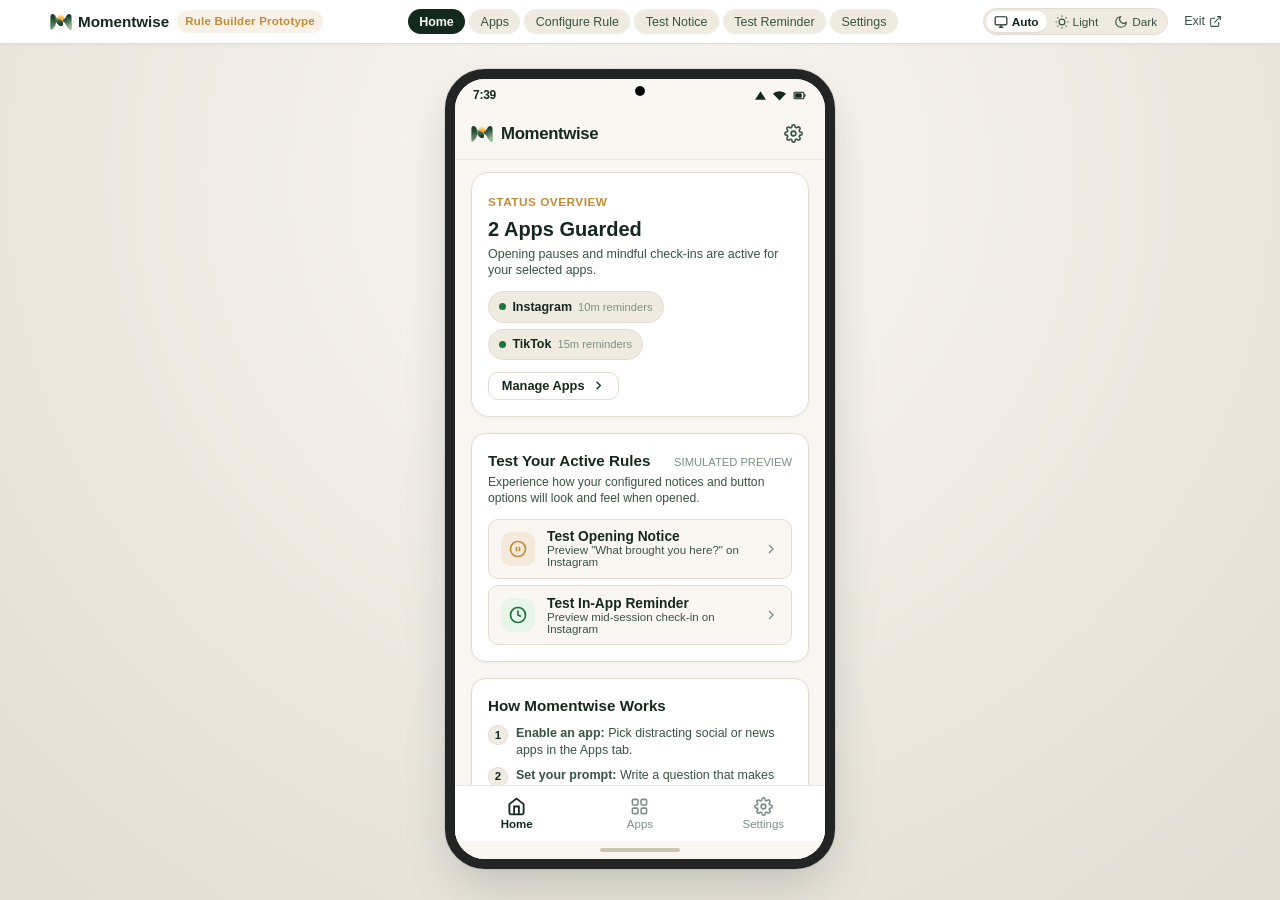
==== commit 926c0b40: "feat: redesign prototype UX around configurable app rules and 3-tab navigation" ====
--- a/prototype/index.html
+++ b/prototype/index.html
@@ -3,8 +3,8 @@
 <head>
   <meta charset="UTF-8">
   <meta name="viewport" content="width=device-width, initial-scale=1.0, maximum-scale=1.0, user-scalable=no, viewport-fit=cover">
-  <title>Momentwise — Android UI Prototype</title>
-  <meta name="description" content="Interactive Android UI Prototype for Momentwise — An intentional phone-use companion that helps people interrupt mindless scrolling and make room for what matters.">
+  <title>Momentwise — App Rule Builder & UI Prototype</title>
+  <meta name="description" content="Interactive Android UI Prototype for Momentwise — Configure mindful app opening notices, response choices, and respectful check-in reminders.">
   <meta name="robots" content="noindex, nofollow">
   <link rel="icon" type="image/svg+xml" href="assets/favicon.svg">
 
@@ -31,47 +31,46 @@
 </head>
 <body>
 
-  <!-- Desktop Companion Header & Controls -->
-  <aside class="prototype-banner" aria-label="Prototype Controls">
+  <!-- Desktop Companion Header & Navigation Ribbon -->
+  <aside class="prototype-banner" aria-label="Prototype Navigation Controls">
     <div class="banner-inner">
       <div class="banner-brand">
         <a href="../" class="banner-home-link" title="Return to Momentwise website">
           <img src="assets/favicon.svg" alt="Momentwise logo" width="22" height="22">
           <span class="banner-name">Momentwise</span>
         </a>
-        <span class="banner-badge">Android UI Prototype</span>
+        <span class="banner-badge">Rule Builder Prototype</span>
       </div>
 
-      <nav class="banner-nav" aria-label="Quick screen navigation">
-        <span class="banner-label">Screens:</span>
-        <button type="button" class="screen-chip" data-screen-target="welcome">Onboarding</button>
-        <button type="button" class="screen-chip active" data-screen-target="home">Dashboard</button>
-        <button type="button" class="screen-chip" data-screen-target="apps">Guarded Apps</button>
-        <button type="button" class="screen-chip" data-screen-target="intervention">Intervention</button>
-        <button type="button" class="screen-chip" data-screen-target="reminder">In-App Reminder</button>
+      <nav class="banner-nav" aria-label="Primary destinations">
+        <button type="button" class="screen-chip active" data-screen-target="home">Home</button>
+        <button type="button" class="screen-chip" data-screen-target="apps">Apps</button>
+        <button type="button" class="screen-chip" data-screen-target="configure">Configure Rule</button>
+        <button type="button" class="screen-chip" data-screen-target="intervention">Test Notice</button>
+        <button type="button" class="screen-chip" data-screen-target="reminder">Test Reminder</button>
         <button type="button" class="screen-chip" data-screen-target="settings">Settings</button>
       </nav>
 
       <div class="banner-actions">
         <!-- Theme Selector -->
-        <div class="theme-switch-group" role="radiogroup" aria-label="Color theme selection">
-          <button type="button" class="theme-btn" data-theme-val="system" aria-label="System theme" title="System Theme">
-            <svg width="15" height="15" viewBox="0 0 24 24" fill="none" stroke="currentColor" stroke-width="2"><rect x="2" y="3" width="20" height="14" rx="2"/><line x1="8" y1="21" x2="16" y2="21"/><line x1="12" y1="17" x2="12" y2="21"/></svg>
+        <div class="theme-switch-group" role="radiogroup" aria-label="Theme mode selection">
+          <button type="button" class="theme-btn" data-theme-val="system" aria-label="System theme" title="System theme (Auto)">
+            <svg width="14" height="14" viewBox="0 0 24 24" fill="none" stroke="currentColor" stroke-width="2"><rect x="2" y="3" width="20" height="14" rx="2"/><line x1="8" y1="21" x2="16" y2="21"/><line x1="12" y1="17" x2="12" y2="21"/></svg>
             <span class="theme-text">Auto</span>
           </button>
-          <button type="button" class="theme-btn" data-theme-val="light" aria-label="Light theme" title="Light Theme">
-            <svg width="15" height="15" viewBox="0 0 24 24" fill="none" stroke="currentColor" stroke-width="2"><circle cx="12" cy="12" r="5"/><line x1="12" y1="1" x2="12" y2="3"/><line x1="12" y1="21" x2="12" y2="23"/><line x1="4.22" y1="4.22" x2="5.64" y2="5.64"/><line x1="18.36" y1="18.36" x2="19.78" y2="19.78"/><line x1="1" y1="12" x2="3" y2="12"/><line x1="21" y1="12" x2="23" y2="12"/><line x1="4.22" y1="19.78" x2="5.64" y2="18.36"/><line x1="18.36" y1="5.64" x2="19.78" y2="4.22"/></svg>
+          <button type="button" class="theme-btn" data-theme-val="light" aria-label="Light theme" title="Light theme">
+            <svg width="14" height="14" viewBox="0 0 24 24" fill="none" stroke="currentColor" stroke-width="2"><circle cx="12" cy="12" r="5"/><line x1="12" y1="1" x2="12" y2="3"/><line x1="12" y1="21" x2="12" y2="23"/><line x1="4.22" y1="4.22" x2="5.64" y2="5.64"/><line x1="18.36" y1="18.36" x2="19.78" y2="19.78"/><line x1="1" y1="12" x2="3" y2="12"/><line x1="21" y1="12" x2="23" y2="12"/><line x1="4.22" y1="19.78" x2="5.64" y2="18.36"/><line x1="18.36" y1="5.64" x2="19.78" y2="4.22"/></svg>
             <span class="theme-text">Light</span>
           </button>
-          <button type="button" class="theme-btn" data-theme-val="dark" aria-label="Dark theme" title="Dark Theme">
-            <svg width="15" height="15" viewBox="0 0 24 24" fill="none" stroke="currentColor" stroke-width="2"><path d="M21 12.79A9 9 0 1 1 11.21 3 7 7 0 0 0 21 12.79z"/></svg>
+          <button type="button" class="theme-btn" data-theme-val="dark" aria-label="Dark theme" title="Dark theme">
+            <svg width="14" height="14" viewBox="0 0 24 24" fill="none" stroke="currentColor" stroke-width="2"><path d="M21 12.79A9 9 0 1 1 11.21 3 7 7 0 0 0 21 12.79z"/></svg>
             <span class="theme-text">Dark</span>
           </button>
         </div>
 
         <a href="../" class="btn-back-web" title="Return to public landing page">
-          <span>Exit Preview</span>
-          <svg width="14" height="14" viewBox="0 0 24 24" fill="none" stroke="currentColor" stroke-width="2"><path d="M18 13v6a2 2 0 0 1-2 2H5a2 2 0 0 1-2-2V8a2 2 0 0 1 2-2h6"/><polyline points="15 3 21 3 21 9"/><line x1="10" y1="14" x2="21" y2="3"/></svg>
+          <span>Exit</span>
+          <svg width="13" height="13" viewBox="0 0 24 24" fill="none" stroke="currentColor" stroke-width="2"><path d="M18 13v6a2 2 0 0 1-2 2H5a2 2 0 0 1-2-2V8a2 2 0 0 1 2-2h6"/><polyline points="15 3 21 3 21 9"/><line x1="10" y1="14" x2="21" y2="3"/></svg>
         </a>
       </div>
     </div>
@@ -84,7 +83,6 @@
       
       <!-- Android Hardware Elements -->
       <div class="phone-notch">
-        <div class="phone-speaker"></div>
         <div class="phone-camera" title="Front Camera"></div>
       </div>
 
@@ -92,17 +90,13 @@
       <header class="phone-status-bar" aria-label="System status bar">
         <div class="status-time" id="statusClock">9:41</div>
         <div class="status-icons">
-          <!-- 5G / Signal -->
-          <svg class="status-icon" width="14" height="14" viewBox="0 0 24 24" fill="currentColor">
-            <path d="M12 3c-4.97 0-9 4.03-9 9 0 2.12.74 4.07 1.97 5.61L12 22l7.03-4.39C20.26 16.07 21 14.12 21 12c0-4.97-4.03-9-9-9z" opacity="0.3"/>
+          <svg class="status-icon" width="13" height="13" viewBox="0 0 24 24" fill="currentColor">
             <path d="M2 20h20L12 4 2 20z"/>
           </svg>
-          <!-- Wifi -->
-          <svg class="status-icon" width="14" height="14" viewBox="0 0 24 24" fill="currentColor">
+          <svg class="status-icon" width="13" height="13" viewBox="0 0 24 24" fill="currentColor">
             <path d="M12 4C7.31 4 3.07 5.9 0 8.98L12 21 24 8.98A16.88 16.88 0 0 0 12 4z"/>
           </svg>
-          <!-- Battery -->
-          <svg class="status-icon status-battery" width="16" height="14" viewBox="0 0 24 24" fill="currentColor">
+          <svg class="status-icon status-battery" width="15" height="13" viewBox="0 0 24 24" fill="currentColor">
             <rect x="2" y="6" width="18" height="12" rx="2" fill="none" stroke="currentColor" stroke-width="2"/>
             <path d="M22 10v4" stroke="currentColor" stroke-width="2" stroke-linecap="round"/>
             <rect x="4" y="8" width="12" height="8" rx="1" fill="currentColor"/>
@@ -114,274 +108,393 @@
       <div class="phone-screen" id="phoneScreen">
 
         <!-- ============================================================
-             SCREEN 1: WELCOME / ONBOARDING
+             SCREEN 1: WELCOME / ONBOARDING (Optional intro, clean & calm)
              ============================================================ -->
-        <section class="app-screen" id="screenWelcome" data-screen="welcome" aria-label="Welcome and Onboarding">
+        <section class="app-screen" id="screenWelcome" data-screen="welcome" aria-label="Welcome to Momentwise">
           <div class="welcome-container">
             <div class="welcome-header">
               <div class="welcome-logo-wrap">
-                <img src="assets/logo.svg" alt="Momentwise Logo" class="welcome-logo" width="80" height="60">
+                <img src="assets/logo.svg" alt="Momentwise Logo" class="welcome-logo" width="76" height="58">
               </div>
               <h1 class="welcome-title">Momentwise</h1>
               <p class="welcome-tagline">Make room for what matters.</p>
             </div>
 
-            <!-- Onboarding Step Carousel -->
-            <div class="onboarding-cards">
-              <div class="onboarding-slide active" data-slide="1">
-                <div class="slide-illustration">
-                  <div class="pulse-ring">
-                    <span class="pulse-icon">🌿</span>
-                  </div>
-                </div>
-                <h2 class="slide-title">A gentle pause before you open</h2>
-                <p class="slide-desc">Instead of blocking your apps or counting failures, Momentwise introduces a calm 3-second pause when you tap a distracting app.</p>
-              </div>
-
-              <div class="onboarding-slide" data-slide="2">
-                <div class="slide-illustration">
-                  <div class="pulse-ring gold-accent">
-                    <span class="pulse-icon">✨</span>
-                  </div>
-                </div>
-                <h2 class="slide-title">Clarify why you're here</h2>
-                <p class="slide-desc">Ask yourself one honest question: <em>Do I have a specific purpose right now, or am I just checking out of reflex?</em></p>
-              </div>
-
-              <div class="onboarding-slide" data-slide="3">
-                <div class="slide-illustration">
-                  <div class="pulse-ring green-accent">
-                    <span class="pulse-icon">⏳</span>
-                  </div>
-                </div>
-                <h2 class="slide-title">Kind, non-judgmental check-ins</h2>
-                <p class="slide-desc">Set an intentional time budget. When time expires, a thoughtful nudge helps you step away before scrolling takes over.</p>
-              </div>
-            </div>
-
-            <!-- Stepper Dots -->
-            <div class="onboarding-dots" role="tablist" aria-label="Onboarding steps">
-              <button type="button" class="dot active" data-slide-target="1" aria-label="Slide 1"></button>
-              <button type="button" class="dot" data-slide-target="2" aria-label="Slide 2"></button>
-              <button type="button" class="dot" data-slide-target="3" aria-label="Slide 3"></button>
-            </div>
-
-            <!-- Actions -->
+            <div class="welcome-body-card">
+              <h2 class="welcome-card-title">A quiet pause before distracting apps</h2>
+              <p class="welcome-card-desc">Momentwise doesn't block apps or lock you out. It gives you a calm moment to ask why you tapped an app, and gentle reminders so you don't lose an hour by accident.</p>
+              
+              <ul class="welcome-list">
+                <li>
+                  <span class="welcome-bullet-icon">✦</span>
+                  <span><strong>Choose your apps:</strong> Pick which apps pause when opened.</span>
+                </li>
+                <li>
+                  <span class="welcome-bullet-icon">✦</span>
+                  <span><strong>Customise your prompt:</strong> Write your own question and response options.</span>
+                </li>
+                <li>
+                  <span class="welcome-bullet-icon">✦</span>
+                  <span><strong>Respectful reminders:</strong> Set how often to check in, or turn them off completely.</span>
+                </li>
+              </ul>
+            </div>
+
             <div class="welcome-actions">
-              <button type="button" class="btn btn-primary btn-block" id="btnNextOnboarding">
-                <span id="nextOnboardingText">Continue</span>
+              <button type="button" class="btn btn-primary btn-block" id="btnWelcomeGetStarted">
+                <span>Configure Your First App</span>
                 <svg width="18" height="18" viewBox="0 0 24 24" fill="none" stroke="currentColor" stroke-width="2.2"><line x1="5" y1="12" x2="19" y2="12"/><polyline points="12 5 19 12 12 19"/></svg>
               </button>
-              <button type="button" class="btn btn-ghost btn-block" id="btnSkipOnboarding">Skip to Dashboard</button>
+              <button type="button" class="btn btn-ghost btn-block" id="btnWelcomeSkip">Go to Overview</button>
             </div>
           </div>
         </section>
 
         <!-- ============================================================
-             SCREEN 2: HOME DASHBOARD
+             SCREEN 2: HOME OVERVIEW (Simple & Purposeful, NO fake analytics)
              ============================================================ -->
-        <section class="app-screen active" id="screenHome" data-screen="home" aria-label="Home Dashboard">
-          <!-- Top App Bar -->
-          <div class="app-topbar">
+        <section class="app-screen active" id="screenHome" data-screen="home" aria-label="Home Overview">
+          <header class="app-topbar">
             <div class="topbar-brand">
-              <img src="assets/favicon.svg" alt="" class="topbar-logo" width="24" height="24">
+              <img src="assets/favicon.svg" alt="" class="topbar-logo" width="22" height="22">
               <span class="topbar-title">Momentwise</span>
             </div>
             <div class="topbar-actions">
-              <button type="button" class="icon-btn" id="btnHomeSettings" aria-label="Open Settings" title="Settings">
-                <svg width="20" height="20" viewBox="0 0 24 24" fill="none" stroke="currentColor" stroke-width="2"><circle cx="12" cy="12" r="3"/><path d="M19.4 15a1.65 1.65 0 0 0 .33 1.82l.06.06a2 2 0 0 1 0 2.83 2 2 0 0 1-2.83 0l-.06-.06a1.65 1.65 0 0 0-1.82-.33 1.65 1.65 0 0 0-1 1.51V21a2 2 0 0 1-2 2 2 2 0 0 1-2-2v-.09A1.65 1.65 0 0 0 9 19.4a1.65 1.65 0 0 0-1.82.33l-.06.06a2 2 0 0 1-2.83 0 2 2 0 0 1 0-2.83l.06-.06a1.65 1.65 0 0 0 .33-1.82 1.65 1.65 0 0 0-1.51-1H3a2 2 0 0 1-2-2 2 2 0 0 1 2-2h.09A1.65 1.65 0 0 0 4.6 9a1.65 1.65 0 0 0-.33-1.82l-.06-.06a2 2 0 0 1 0-2.83 2 2 0 0 1 2.83 0l.06.06a1.65 1.65 0 0 0 1.82.33H9a1.65 1.65 0 0 0 1-1.51V3a2 2 0 0 1 2-2 2 2 0 0 1 2 2v.09a1.65 1.65 0 0 0 1 1.51 1.65 1.65 0 0 0 1.82-.33l.06-.06a2 2 0 0 1 2.83 0 2 2 0 0 1 0 2.83l-.06.06a1.65 1.65 0 0 0-.33 1.82V9a1.65 1.65 0 0 0 1.51 1H21a2 2 0 0 1 2 2 2 2 0 0 1-2 2h-.09a1.65 1.65 0 0 0-1.51 1z"/></svg>
+              <button type="button" class="icon-btn" id="btnHomeToSettings" aria-label="Settings" title="Settings">
+                <svg width="19" height="19" viewBox="0 0 24 24" fill="none" stroke="currentColor" stroke-width="2"><circle cx="12" cy="12" r="3"/><path d="M19.4 15a1.65 1.65 0 0 0 .33 1.82l.06.06a2 2 0 0 1 0 2.83 2 2 0 0 1-2.83 0l-.06-.06a1.65 1.65 0 0 0-1.82-.33 1.65 1.65 0 0 0-1 1.51V21a2 2 0 0 1-2 2 2 2 0 0 1-2-2v-.09A1.65 1.65 0 0 0 9 19.4a1.65 1.65 0 0 0-1.82.33l-.06.06a2 2 0 0 1-2.83 0 2 2 0 0 1 0-2.83l.06-.06a1.65 1.65 0 0 0 .33-1.82 1.65 1.65 0 0 0-1.51-1H3a2 2 0 0 1-2-2 2 2 0 0 1 2-2h.09A1.65 1.65 0 0 0 4.6 9a1.65 1.65 0 0 0-.33-1.82l-.06-.06a2 2 0 0 1 0-2.83 2 2 0 0 1 2.83 0l.06.06a1.65 1.65 0 0 0 1.82.33H9a1.65 1.65 0 0 0 1-1.51V3a2 2 0 0 1 2-2 2 2 0 0 1 2 2v.09a1.65 1.65 0 0 0 1 1.51 1.65 1.65 0 0 0 1.82-.33l.06-.06a2 2 0 0 1 2.83 0 2 2 0 0 1 0 2.83l-.06.06a1.65 1.65 0 0 0-.33 1.82V9a1.65 1.65 0 0 0 1.51 1H21a2 2 0 0 1 2 2 2 2 0 0 1-2 2h-.09a1.65 1.65 0 0 0-1.51 1z"/></svg>
               </button>
             </div>
-          </div>
+          </header>
 
           <div class="screen-scroll-body">
-            <!-- Simulated Data Notice -->
-            <div class="demo-tag-strip" role="note">
-              <span class="demo-pill">DEMO DATA</span>
-              <span class="demo-tag-text">Simulated phone insights for concept review</span>
-            </div>
-
-            <!-- Daily Intentions Hero Card -->
-            <div class="dashboard-hero-card">
-              <div class="hero-card-header">
-                <div>
-                  <span class="hero-date" id="currentDateDisplay">Today's Presence</span>
-                  <h2 class="hero-greeting">Mindful Intentions</h2>
-                </div>
-                <div class="hero-streak">
-                  <span class="streak-flame">☀️</span>
-                  <span class="streak-num">Day 6</span>
-                </div>
-              </div>
-
-              <div class="hero-metrics-row">
-                <div class="metric-block">
-                  <span class="metric-val" id="metricPauses">7</span>
-                  <span class="metric-lbl">Mindful Pauses</span>
-                </div>
-                <div class="metric-divider"></div>
-                <div class="metric-block">
-                  <span class="metric-val" id="metricReclaimed">42m</span>
-                  <span class="metric-lbl">Time Reclaimed</span>
-                </div>
-                <div class="metric-divider"></div>
-                <div class="metric-block">
-                  <span class="metric-val" id="metricRate">71%</span>
-                  <span class="metric-lbl">Intentional Taps</span>
-                </div>
-              </div>
-
-              <div class="hero-quote">
-                <svg width="14" height="14" viewBox="0 0 24 24" fill="currentColor" class="quote-icon"><path d="M14.017 21v-7.391c0-5.704 3.731-9.57 8.983-10.609l.995 2.151c-2.432.917-3.995 3.638-3.995 5.849h4v10h-9.983zm-14.017 0v-7.391c0-5.704 3.748-9.57 9-10.609l.996 2.151c-2.433.917-3.996 3.638-3.996 5.849h3.983v10h-8.983z"/></svg>
-                <span>Make room for what matters today.</span>
-              </div>
-            </div>
-
-            <!-- Guarded Apps Section -->
-            <div class="section-group">
-              <div class="section-header">
-                <div>
-                  <h3 class="section-title">Guarded Apps</h3>
-                  <p class="section-sub" id="guardedCountSummary">3 apps will pause before opening</p>
-                </div>
-                <button type="button" class="btn-text-link" id="btnManageApps">Manage</button>
-              </div>
-
-              <div class="guarded-chips-row" id="guardedChipsContainer">
-                <!-- Dynamically rendered pills -->
-              </div>
-            </div>
-
-            <!-- Interactive Prototype Test Drives -->
-            <div class="section-group">
-              <h3 class="section-title">Interactive Experience Previews</h3>
-              <p class="section-sub">Test how Momentwise intervenes on an Android phone</p>
-
-              <div class="test-cards-grid">
-                <!-- Test Card 1: Intervention -->
-                <div class="test-card" id="cardLaunchIntervention">
-                  <div class="test-card-icon test-icon-pause">
-                    <svg width="22" height="22" viewBox="0 0 24 24" fill="none" stroke="currentColor" stroke-width="2.2"><circle cx="12" cy="12" r="10"/><line x1="10" y1="15" x2="10" y2="9"/><line x1="14" y1="15" x2="14" y2="9"/></svg>
-                  </div>
-                  <div class="test-card-body">
-                    <h4 class="test-card-title">Test Intervention Screen</h4>
-                    <p class="test-card-desc">Simulate tapping Instagram. Experience the gentle pause and "What brought you here?" choice.</p>
-                    <button type="button" class="btn btn-secondary btn-sm" id="btnTestIntervention">Simulate App Launch</button>
-                  </div>
-                </div>
-
-                <!-- Test Card 2: In-App Reminder -->
-                <div class="test-card" id="cardLaunchReminder">
-                  <div class="test-card-icon test-icon-bell">
-                    <svg width="22" height="22" viewBox="0 0 24 24" fill="none" stroke="currentColor" stroke-width="2.2"><path d="M18 8A6 6 0 0 0 6 8c0 7-3 9-3 9h18s-3-2-3-9"/><path d="M13.73 21a2 2 0 0 1-3.46 0"/></svg>
-                  </div>
-                  <div class="test-card-body">
-                    <h4 class="test-card-title">Test In-App Reminder</h4>
-                    <p class="test-card-desc">Simulate a mid-session nudge after 10 minutes of scrolling to help you step away.</p>
-                    <button type="button" class="btn btn-secondary btn-sm" id="btnTestReminder">Simulate 10-Min Check-in</button>
-                  </div>
-                </div>
-              </div>
-            </div>
-
-            <!-- Intentional Reflections Log -->
-            <div class="section-group">
-              <h3 class="section-title">Recent Mindful Choices</h3>
-              <div class="log-list">
-                <div class="log-item">
-                  <div class="log-icon success">✓</div>
-                  <div class="log-info">
-                    <span class="log-title">Stepped away from Instagram</span>
-                    <span class="log-meta">28m ago • Chose to step away</span>
-                  </div>
-                  <span class="log-badge">+10m saved</span>
-                </div>
-                <div class="log-item">
-                  <div class="log-icon purposeful">🎯</div>
-                  <div class="log-info">
-                    <span class="log-title">Replied to DM in X / Twitter</span>
-                    <span class="log-meta">2h ago • Intentional 5m session</span>
-                  </div>
-                  <span class="log-badge-subtle">On purpose</span>
-                </div>
-                <div class="log-item">
-                  <div class="log-icon success">✓</div>
-                  <div class="log-info">
-                    <span class="log-title">Reflex check caught in TikTok</span>
-                    <span class="log-meta">4h ago • Chose not to open</span>
-                  </div>
-                  <span class="log-badge">+20m saved</span>
-                </div>
-              </div>
+            <!-- Calm Greeting & Status Summary -->
+            <div class="home-summary-card">
+              <span class="summary-eyebrow">Status Overview</span>
+              <h2 class="summary-title" id="homeActiveRulesHeading">2 Apps Guarded</h2>
+              <p class="summary-desc" id="homeActiveRulesSub">Opening pauses and check-in reminders are currently active for your selected apps.</p>
+              
+              <div class="home-active-chips" id="homeActiveChips">
+                <!-- Dynamically populated with active app chips -->
+              </div>
+
+              <div class="home-summary-action">
+                <button type="button" class="btn btn-secondary btn-sm" id="btnHomeManageApps">
+                  <span>Manage Apps</span>
+                  <svg width="15" height="15" viewBox="0 0 24 24" fill="none" stroke="currentColor" stroke-width="2"><polyline points="9 18 15 12 9 6"/></svg>
+                </button>
+              </div>
+            </div>
+
+            <!-- Test Drives / Live Rule Simulation Card -->
+            <div class="card-section">
+              <div class="card-section-header">
+                <h3 class="card-section-title">Test Your Active Rules</h3>
+                <span class="card-section-meta">Simulated preview</span>
+              </div>
+              <p class="card-section-sub">Experience how your configured notices and button options will look and feel when opened.</p>
+
+              <div class="test-preview-buttons">
+                <!-- Test Button 1: Opening Notice -->
+                <button type="button" class="test-action-row" id="btnTestOpeningNotice">
+                  <div class="test-row-icon icon-opening">
+                    <svg width="18" height="18" viewBox="0 0 24 24" fill="none" stroke="currentColor" stroke-width="2.2"><circle cx="12" cy="12" r="10"/><line x1="10" y1="15" x2="10" y2="9"/><line x1="14" y1="15" x2="14" y2="9"/></svg>
+                  </div>
+                  <div class="test-row-text">
+                    <span class="test-row-name">Test Opening Notice</span>
+                    <span class="test-row-hint" id="testOpeningHint">Preview "What brought you here?" on Instagram</span>
+                  </div>
+                  <svg class="test-row-arrow" width="16" height="16" viewBox="0 0 24 24" fill="none" stroke="currentColor" stroke-width="2"><polyline points="9 18 15 12 9 6"/></svg>
+                </button>
+
+                <!-- Test Button 2: Reminder -->
+                <button type="button" class="test-action-row" id="btnTestReminderNotice">
+                  <div class="test-row-icon icon-reminder">
+                    <svg width="18" height="18" viewBox="0 0 24 24" fill="none" stroke="currentColor" stroke-width="2.2"><circle cx="12" cy="12" r="10"/><polyline points="12 6 12 12 16 14"/></svg>
+                  </div>
+                  <div class="test-row-text">
+                    <span class="test-row-name">Test In-App Reminder</span>
+                    <span class="test-row-hint" id="testReminderHint">Preview mid-session check-in on Instagram</span>
+                  </div>
+                  <svg class="test-row-arrow" width="16" height="16" viewBox="0 0 24 24" fill="none" stroke="currentColor" stroke-width="2"><polyline points="9 18 15 12 9 6"/></svg>
+                </button>
+              </div>
+            </div>
+
+            <!-- How It Works Reference Card -->
+            <div class="card-section info-card">
+              <h3 class="card-section-title">How Momentwise Works</h3>
+              <ol class="steps-list">
+                <li>
+                  <span class="step-num">1</span>
+                  <div class="step-content">
+                    <strong>Enable an app:</strong> Pick distracting social or news apps in the Apps tab.
+                  </div>
+                </li>
+                <li>
+                  <span class="step-num">2</span>
+                  <div class="step-content">
+                    <strong>Set your prompt:</strong> Write a question that makes you pause before opening.
+                  </div>
+                </li>
+                <li>
+                  <span class="step-num">3</span>
+                  <div class="step-content">
+                    <strong>Check in gracefully:</strong> If you stay in the app, a gentle nudge helps you leave.
+                  </div>
+                </li>
+              </ol>
             </div>
 
             <div class="bottom-spacer"></div>
           </div>
 
-          <!-- Bottom Navigation Bar -->
-          <nav class="app-bottom-nav" aria-label="App Navigation">
+          <!-- Bottom Navigation Bar (3 Primary Destinations) -->
+          <nav class="app-bottom-nav" aria-label="Main Navigation">
             <button type="button" class="nav-item active" data-nav-target="home">
-              <svg width="20" height="20" viewBox="0 0 24 24" fill="none" stroke="currentColor" stroke-width="2"><path d="M3 9l9-7 9 7v11a2 2 0 0 1-2 2H5a2 2 0 0 1-2-2z"/><polyline points="9 22 9 12 15 12 15 22"/></svg>
+              <svg width="19" height="19" viewBox="0 0 24 24" fill="none" stroke="currentColor" stroke-width="2"><path d="M3 9l9-7 9 7v11a2 2 0 0 1-2 2H5a2 2 0 0 1-2-2z"/><polyline points="9 22 9 12 15 12 15 22"/></svg>
               <span>Home</span>
             </button>
             <button type="button" class="nav-item" data-nav-target="apps">
-              <svg width="20" height="20" viewBox="0 0 24 24" fill="none" stroke="currentColor" stroke-width="2"><rect x="3" y="3" width="7" height="7"/><rect x="14" y="3" width="7" height="7"/><rect x="14" y="14" width="7" height="7"/><rect x="3" y="14" width="7" height="7"/></svg>
+              <svg width="19" height="19" viewBox="0 0 24 24" fill="none" stroke="currentColor" stroke-width="2"><rect x="3" y="3" width="7" height="7" rx="1.5"/><rect x="14" y="3" width="7" height="7" rx="1.5"/><rect x="14" y="14" width="7" height="7" rx="1.5"/><rect x="3" y="14" width="7" height="7" rx="1.5"/></svg>
               <span>Apps</span>
             </button>
-            <button type="button" class="nav-item" data-nav-target="intervention">
-              <svg width="20" height="20" viewBox="0 0 24 24" fill="none" stroke="currentColor" stroke-width="2"><circle cx="12" cy="12" r="10"/><polygon points="10 8 16 12 10 16 10 8"/></svg>
-              <span>Intervene</span>
-            </button>
             <button type="button" class="nav-item" data-nav-target="settings">
-              <svg width="20" height="20" viewBox="0 0 24 24" fill="none" stroke="currentColor" stroke-width="2"><circle cx="12" cy="12" r="3"/><path d="M19.4 15a1.65 1.65 0 0 0 .33 1.82l.06.06a2 2 0 0 1 0 2.83 2 2 0 0 1-2.83 0l-.06-.06a1.65 1.65 0 0 0-1.82-.33 1.65 1.65 0 0 0-1 1.51V21a2 2 0 0 1-2 2 2 2 0 0 1-2-2v-.09A1.65 1.65 0 0 0 9 19.4a1.65 1.65 0 0 0-1.82.33l-.06.06a2 2 0 0 1-2.83 0 2 2 0 0 1 0-2.83l.06-.06a1.65 1.65 0 0 0 .33-1.82 1.65 1.65 0 0 0-1.51-1H3a2 2 0 0 1-2-2 2 2 0 0 1 2-2h.09A1.65 1.65 0 0 0 4.6 9a1.65 1.65 0 0 0-.33-1.82l-.06-.06a2 2 0 0 1 0-2.83 2 2 0 0 1 2.83 0l.06.06a1.65 1.65 0 0 0 1.82.33H9a1.65 1.65 0 0 0 1-1.51V3a2 2 0 0 1 2-2 2 2 0 0 1 2 2v.09a1.65 1.65 0 0 0 1 1.51 1.65 1.65 0 0 0 1.82-.33l.06-.06a2 2 0 0 1 2.83 0 2 2 0 0 1 0 2.83l-.06.06a1.65 1.65 0 0 0-.33 1.82V9a1.65 1.65 0 0 0 1.51 1H21a2 2 0 0 1 2 2 2 2 0 0 1-2 2h-.09a1.65 1.65 0 0 0-1.51 1z"/></svg>
+              <svg width="19" height="19" viewBox="0 0 24 24" fill="none" stroke="currentColor" stroke-width="2"><circle cx="12" cy="12" r="3"/><path d="M19.4 15a1.65 1.65 0 0 0 .33 1.82l.06.06a2 2 0 0 1 0 2.83 2 2 0 0 1-2.83 0l-.06-.06a1.65 1.65 0 0 0-1.82-.33 1.65 1.65 0 0 0-1 1.51V21a2 2 0 0 1-2 2 2 2 0 0 1-2-2v-.09A1.65 1.65 0 0 0 9 19.4a1.65 1.65 0 0 0-1.82.33l-.06.06a2 2 0 0 1-2.83 0 2 2 0 0 1 0-2.83l.06-.06a1.65 1.65 0 0 0 .33-1.82 1.65 1.65 0 0 0-1.51-1H3a2 2 0 0 1-2-2 2 2 0 0 1 2-2h.09A1.65 1.65 0 0 0 4.6 9a1.65 1.65 0 0 0-.33-1.82l-.06-.06a2 2 0 0 1 0-2.83 2 2 0 0 1 2.83 0l.06.06a1.65 1.65 0 0 0 1.82.33H9a1.65 1.65 0 0 0 1-1.51V3a2 2 0 0 1 2-2 2 2 0 0 1 2 2v.09a1.65 1.65 0 0 0 1 1.51 1.65 1.65 0 0 0 1.82-.33l.06-.06a2 2 0 0 1 2.83 0 2 2 0 0 1 0 2.83l-.06.06a1.65 1.65 0 0 0-.33 1.82V9a1.65 1.65 0 0 0 1.51 1H21a2 2 0 0 1 2 2 2 2 0 0 1-2 2h-.09a1.65 1.65 0 0 0-1.51 1z"/></svg>
               <span>Settings</span>
             </button>
           </nav>
         </section>
 
         <!-- ============================================================
-             SCREEN 3: APP SELECTION
+             SCREEN 3: APPS (Main Functional Destination)
              ============================================================ -->
-        <section class="app-screen" id="screenApps" data-screen="apps" aria-label="Guarded Apps Selection">
-          <!-- Top App Bar -->
-          <div class="app-topbar">
-            <button type="button" class="icon-btn" id="btnBackFromApps" aria-label="Go back to Home">
-              <svg width="22" height="22" viewBox="0 0 24 24" fill="none" stroke="currentColor" stroke-width="2.2"><line x1="19" y1="12" x2="5" y2="12"/><polyline points="12 19 5 12 12 5"/></svg>
-            </button>
-            <span class="topbar-title">Guarded Apps</span>
+        <section class="app-screen" id="screenApps" data-screen="apps" aria-label="Apps Management">
+          <header class="app-topbar">
+            <span class="topbar-title">Apps</span>
             <div class="topbar-actions">
-              <span class="count-badge" id="appsGuardedCount">3</span>
-            </div>
+              <span class="topbar-badge" id="appsActiveCounterBadge">2 active</span>
+            </div>
+          </header>
+
+          <div class="screen-scroll-body">
+            <div class="apps-intro-block">
+              <h2 class="apps-heading">Configure App Rules</h2>
+              <p class="apps-subtext">Toggle an app to enable its mindful interruption rule, or tap anywhere on an app to customise its notice and reminders.</p>
+            </div>
+
+            <!-- List of Distracting Apps with Clean SVG Icons -->
+            <div class="apps-list-group" id="appsListContainer" role="list">
+              <!-- Dynamically populated rows -->
+            </div>
+
+            <!-- Tip card -->
+            <div class="tip-card">
+              <span class="tip-icon">💡</span>
+              <p class="tip-text">Each app has its own independent rule, opening prompt, and reminder schedule.</p>
+            </div>
+
+            <div class="bottom-spacer"></div>
           </div>
 
-          <div class="screen-scroll-body">
-            <!-- Simulated Android Permission Notice -->
-            <div class="permission-card" role="region" aria-label="Demo Permission Info">
-              <div class="perm-icon">
-                <svg width="20" height="20" viewBox="0 0 24 24" fill="none" stroke="currentColor" stroke-width="2"><path d="M12 22s8-4 8-10V5l-8-3-8 3v7c0 6 8 10 8 10z"/></svg>
-              </div>
-              <div class="perm-body">
-                <h4 class="perm-title">Android Accessibility & Usage Access (Demo)</h4>
-                <p class="perm-desc">The production Android app will request standard system permissions to detect app opens. <strong>No real device permissions are required or active in this web prototype.</strong></p>
-              </div>
-            </div>
-
-            <div class="list-explanation">
-              <p>Select which apps will trigger a mindful pause when opened.</p>
-            </div>
-
-            <!-- App List -->
-            <div class="apps-list" id="appsListContainer" role="list">
-              <!-- Dynamically rendered app rows with switches -->
-            </div>
-
-            <!-- Action buttons -->
-            <div class="apps-action-bar">
-              <button type="button" class="btn btn-primary btn-block" id="btnTestInterventionFromApps">
-                <span>Test Intervention Now</span>
-                <svg width="18" height="18" viewBox="0 0 24 24" fill="none" stroke="currentColor" stroke-width="2"><polyline points="9 18 15 12 9 6"/></svg>
-              </button>
-              <button type="button" class="btn btn-ghost btn-block" id="btnSaveApps">Return to Home</button>
+          <!-- Bottom Navigation Bar -->
+          <nav class="app-bottom-nav" aria-label="Main Navigation">
+            <button type="button" class="nav-item" data-nav-target="home">
+              <svg width="19" height="19" viewBox="0 0 24 24" fill="none" stroke="currentColor" stroke-width="2"><path d="M3 9l9-7 9 7v11a2 2 0 0 1-2 2H5a2 2 0 0 1-2-2z"/><polyline points="9 22 9 12 15 12 15 22"/></svg>
+              <span>Home</span>
+            </button>
+            <button type="button" class="nav-item active" data-nav-target="apps">
+              <svg width="19" height="19" viewBox="0 0 24 24" fill="none" stroke="currentColor" stroke-width="2"><rect x="3" y="3" width="7" height="7" rx="1.5"/><rect x="14" y="3" width="7" height="7" rx="1.5"/><rect x="14" y="14" width="7" height="7" rx="1.5"/><rect x="3" y="14" width="7" height="7" rx="1.5"/></svg>
+              <span>Apps</span>
+            </button>
+            <button type="button" class="nav-item" data-nav-target="settings">
+              <svg width="19" height="19" viewBox="0 0 24 24" fill="none" stroke="currentColor" stroke-width="2"><circle cx="12" cy="12" r="3"/><path d="M19.4 15a1.65 1.65 0 0 0 .33 1.82l.06.06a2 2 0 0 1 0 2.83 2 2 0 0 1-2.83 0l-.06-.06a1.65 1.65 0 0 0-1.82-.33 1.65 1.65 0 0 0-1 1.51V21a2 2 0 0 1-2 2 2 2 0 0 1-2-2v-.09A1.65 1.65 0 0 0 9 19.4a1.65 1.65 0 0 0-1.82.33l-.06.06a2 2 0 0 1-2.83 0 2 2 0 0 1 0-2.83l.06-.06a1.65 1.65 0 0 0 .33-1.82 1.65 1.65 0 0 0-1.51-1H3a2 2 0 0 1-2-2 2 2 0 0 1 2-2h.09A1.65 1.65 0 0 0 4.6 9a1.65 1.65 0 0 0-.33-1.82l-.06-.06a2 2 0 0 1 0-2.83 2 2 0 0 1 2.83 0l.06.06a1.65 1.65 0 0 0 1.82.33H9a1.65 1.65 0 0 0 1-1.51V3a2 2 0 0 1 2-2 2 2 0 0 1 2 2v.09a1.65 1.65 0 0 0 1 1.51 1.65 1.65 0 0 0 1.82-.33l.06-.06a2 2 0 0 1 2.83 0 2 2 0 0 1 0 2.83l-.06.06a1.65 1.65 0 0 0-.33 1.82V9a1.65 1.65 0 0 0 1.51 1H21a2 2 0 0 1 2 2 2 2 0 0 1-2 2h-.09a1.65 1.65 0 0 0-1.51 1z"/></svg>
+              <span>Settings</span>
+            </button>
+          </nav>
+        </section>
+
+        <!-- ============================================================
+             SCREEN 4: APP CONFIGURATION (Configure [App Name])
+             ============================================================ -->
+        <section class="app-screen" id="screenConfigure" data-screen="configure" aria-label="Configure App Rule">
+          <header class="app-topbar">
+            <button type="button" class="icon-btn" id="btnBackFromConfigure" aria-label="Back to Apps">
+              <svg width="20" height="20" viewBox="0 0 24 24" fill="none" stroke="currentColor" stroke-width="2.2"><line x1="19" y1="12" x2="5" y2="12"/><polyline points="12 19 5 12 12 5"/></svg>
+            </button>
+            <span class="topbar-title" id="configureScreenTitle">Configure Instagram</span>
+            <div class="topbar-actions">
+              <label class="switch-control" aria-label="Toggle rule active status">
+                <input type="checkbox" id="configureAppToggle" checked>
+                <span class="switch-slider"></span>
+              </label>
+            </div>
+          </header>
+
+          <div class="screen-scroll-body form-scroll-body">
+            
+            <!-- SECTION A: OPENING NOTICE -->
+            <div class="form-section">
+              <div class="section-label-row">
+                <span class="section-field-label">When you open this app</span>
+              </div>
+              <div class="form-field-wrap">
+                <input type="text" class="form-input" id="inputOpeningNotice" placeholder="What brought you here?" value="What brought you here?" maxlength="120" aria-label="Opening notice message">
+                <span class="field-help-text">This message appears the moment you tap the app icon.</span>
+                <span class="validation-msg" id="valMsgOpeningNotice" role="alert"></span>
+              </div>
+            </div>
+
+            <!-- SECTION B: RESPONSE OPTIONS -->
+            <div class="form-section">
+              <div class="section-label-row">
+                <span class="section-field-label">Response options</span>
+              </div>
+              <p class="section-help-text">Give yourself two clear choices when the notice appears.</p>
+
+              <!-- Option 1 Card -->
+              <div class="option-config-card">
+                <div class="option-card-header">
+                  <span class="option-pill primary">Option 1</span>
+                  <span class="option-action-tag">Action: Leave app</span>
+                </div>
+                <div class="form-group-sm">
+                  <label class="input-sublabel" for="inputOption1Label">Button label</label>
+                  <input type="text" class="form-input input-compact" id="inputOption1Label" value="Quit" placeholder="e.g. Quit" maxlength="24">
+                  <span class="validation-msg" id="valMsgOption1" role="alert"></span>
+                </div>
+                <div class="option-action-explain">
+                  <span><strong>Behavior:</strong> Closes the pause dialog and steps away without opening the app.</span>
+                </div>
+              </div>
+
+              <!-- Option 2 Card -->
+              <div class="option-config-card">
+                <div class="option-card-header">
+                  <span class="option-pill secondary">Option 2</span>
+                  <span class="option-action-tag">Action: Continue</span>
+                </div>
+                <div class="form-group-sm">
+                  <label class="input-sublabel" for="inputOption2Label">Button label</label>
+                  <input type="text" class="form-input input-compact" id="inputOption2Label" value="Anyways" placeholder="e.g. Anyways" maxlength="24">
+                  <span class="validation-msg" id="valMsgOption2" role="alert"></span>
+                </div>
+                <div class="option-action-explain">
+                  <span><strong>Behavior:</strong> Opens the app normally and starts the reminder interval if enabled.</span>
+                </div>
+              </div>
+            </div>
+
+            <!-- SECTION C: REMINDERS -->
+            <div class="form-section">
+              <div class="section-label-row">
+                <span class="section-field-label">Reminders</span>
+              </div>
+              <p class="section-help-text">Choose how often Momentwise checks in while you stay in this app.</p>
+
+              <!-- Reminder Frequency Selector -->
+              <div class="frequency-chips-row" role="radiogroup" aria-label="Reminder frequency">
+                <button type="button" class="freq-chip active" data-freq="never">Never</button>
+                <button type="button" class="freq-chip" data-freq="5">5 min</button>
+                <button type="button" class="freq-chip" data-freq="10">10 min</button>
+                <button type="button" class="freq-chip" data-freq="15">15 min</button>
+                <button type="button" class="freq-chip" data-freq="20">20 min</button>
+                <button type="button" class="freq-chip" data-freq="custom">Custom</button>
+              </div>
+
+              <!-- Custom Interval Numeric Input (Revealed only when Custom is active) -->
+              <div class="custom-interval-box" id="customIntervalBox" hidden>
+                <label class="input-sublabel" for="inputCustomInterval">Check in every (minutes):</label>
+                <div class="input-unit-wrap">
+                  <input type="number" class="form-input input-compact" id="inputCustomInterval" min="1" max="180" value="8" placeholder="e.g. 8">
+                  <span class="unit-suffix">minutes</span>
+                </div>
+                <span class="validation-msg" id="valMsgCustomInterval" role="alert"></span>
+              </div>
+
+              <!-- Reminder Notice (Active only when reminder frequency is not Never) -->
+              <div class="reminder-notice-group" id="reminderNoticeGroup" hidden>
+                <label class="input-sublabel" for="inputReminderNotice">Reminder notice</label>
+                <input type="text" class="form-input" id="inputReminderNotice" value="You're still here?" placeholder="You're still here?" maxlength="120">
+                <span class="field-help-text">Appears on the check-in card when the time expires.</span>
+                <span class="validation-msg" id="valMsgReminderNotice" role="alert"></span>
+              </div>
+
+              <div class="reminder-disabled-note" id="reminderDisabledNote">
+                <span class="note-icon">ℹ️</span>
+                <span>No reminders will be scheduled while in this app. The opening notice will still pause when launched.</span>
+              </div>
+            </div>
+
+            <!-- SECTION D: ADVANCED REMINDER OPTIONS (Collapsed by default) -->
+            <div class="form-section advanced-section" id="advancedSectionContainer">
+              <details class="advanced-accordion" id="advancedAccordion">
+                <summary class="advanced-summary">
+                  <span class="advanced-summary-title">Advanced reminder options</span>
+                  <span class="advanced-chevron">▾</span>
+                </summary>
+                
+                <div class="advanced-content">
+                  <p class="section-help-text">Personalise what happens when a reminder appears.</p>
+
+                  <!-- Synced Reminder Notice in Advanced -->
+                  <div class="form-group-sm">
+                    <label class="input-sublabel" for="inputAdvancedReminderNotice">Reminder notice</label>
+                    <input type="text" class="form-input input-compact" id="inputAdvancedReminderNotice" value="You're still here?" placeholder="You're still here?">
+                    <span class="field-help-text">Synced with the reminder notice above.</span>
+                  </div>
+
+                  <!-- Advanced Action 1 -->
+                  <div class="advanced-option-card">
+                    <div class="adv-card-header">
+                      <span class="adv-action-title">Action 1: Exit app</span>
+                    </div>
+                    <label class="input-sublabel" for="inputAdvAction1Label">Button label</label>
+                    <input type="text" class="form-input input-compact" id="inputAdvAction1Label" value="Okay, I'm quitting" placeholder="e.g. Okay, I'm quitting">
+                  </div>
+
+                  <!-- Advanced Action 2 -->
+                  <div class="advanced-option-card">
+                    <div class="adv-card-header">
+                      <span class="adv-action-title">Action 2: Snooze</span>
+                    </div>
+                    <div class="adv-row-split">
+                      <div class="adv-field-col">
+                        <label class="input-sublabel" for="inputAdvAction2Label">Button label</label>
+                        <input type="text" class="form-input input-compact" id="inputAdvAction2Label" value="Wait" placeholder="e.g. Wait">
+                      </div>
+                      <div class="adv-field-col-sm">
+                        <label class="input-sublabel" for="inputSnoozeDuration">Snooze (min)</label>
+                        <input type="number" class="form-input input-compact" id="inputSnoozeDuration" min="1" max="60" value="10">
+                      </div>
+                    </div>
+                  </div>
+
+                  <!-- Advanced Action 3 -->
+                  <div class="advanced-option-card">
+                    <div class="adv-card-header">
+                      <span class="adv-action-title">Action 3: Dismiss for today</span>
+                    </div>
+                    <label class="input-sublabel" for="inputAdvAction3Label">Button label</label>
+                    <input type="text" class="form-input input-compact" id="inputAdvAction3Label" value="Dismiss reminder" placeholder="e.g. Dismiss reminder">
+                    <p class="adv-card-desc">Dismissing pauses further reminders for this app until tomorrow. It does not permanently disable your rule.</p>
+                  </div>
+
+                  <div class="advanced-reset-row">
+                    <button type="button" class="btn btn-ghost btn-sm" id="btnResetAppDefaults">
+                      <span>Reset this app to defaults</span>
+                    </button>
+                  </div>
+                </div>
+              </details>
+            </div>
+
+            <!-- STICKY ACTION BAR -->
+            <div class="configure-actions-bar">
+              <button type="button" class="btn btn-primary btn-block" id="btnSaveAppRule">Save rule</button>
+              <div class="configure-sub-actions">
+                <button type="button" class="btn btn-secondary btn-sm" id="btnTestThisRule">Test rule preview</button>
+                <button type="button" class="btn btn-ghost btn-sm" id="btnCancelConfigure">Cancel</button>
+              </div>
             </div>
 
             <div class="bottom-spacer"></div>
@@ -389,149 +502,92 @@
         </section>
 
         <!-- ============================================================
-             SCREEN 4: INTERVENTION PREVIEW ("What brought you here?")
+             SCREEN 5: INTERVENTION PREVIEW ("What brought you here?")
+             Populated dynamically with the configured app's rule!
              ============================================================ -->
-        <section class="app-screen" id="screenIntervention" data-screen="intervention" aria-label="Intervention Screen">
+        <section class="app-screen" id="screenIntervention" data-screen="intervention" aria-label="Intervention Preview">
           <div class="intervention-stage">
-            <!-- App Simulation Context Header -->
-            <div class="intervene-topbar">
-              <button type="button" class="icon-btn-ghost" id="btnExitIntervention" aria-label="Exit intervention">
-                <svg width="20" height="20" viewBox="0 0 24 24" fill="none" stroke="currentColor" stroke-width="2"><line x1="18" y1="6" x2="6" y2="18"/><line x1="6" y1="6" x2="18" y2="18"/></svg>
+            <header class="intervene-topbar">
+              <button type="button" class="icon-btn-ghost" id="btnExitIntervention" aria-label="Exit preview">
+                <svg width="20" height="20" viewBox="0 0 24 24" fill="none" stroke="currentColor" stroke-width="2.2"><line x1="18" y1="6" x2="6" y2="18"/><line x1="6" y1="6" x2="18" y2="18"/></svg>
               </button>
-              <div class="intervene-context-pill">
+              <div class="intervene-app-tag">
                 <span class="pulse-dot"></span>
-                <span>Guarded App: <strong id="interveneAppName">Instagram</strong></span>
-              </div>
-            </div>
-
-            <!-- Breathing Halo & Logo -->
+                <span>Testing: <strong id="previewAppName">Instagram</strong></span>
+              </div>
+              <button type="button" class="btn-text-link" id="btnEditFromPreview">Edit rule</button>
+            </header>
+
+            <!-- Breathing Zone & Logo -->
             <div class="breathing-zone">
-              <div class="breathing-ring" id="breathingRing">
+              <div class="breathing-ring">
                 <div class="breathing-core">
-                  <img src="assets/logo.svg" alt="" width="56" height="42" class="intervene-logo">
-                </div>
-              </div>
-              <span class="breathing-label" id="breathingLabel">Take a slow breath</span>
-            </div>
-
-            <!-- Core Question -->
+                  <img src="assets/logo.svg" alt="" width="54" height="40" class="intervene-logo">
+                </div>
+              </div>
+              <span class="breathing-label">Take a slow breath</span>
+            </div>
+
+            <!-- The User's Opening Notice -->
             <div class="intervene-prompt-block">
-              <h2 class="intervene-question">What brought you here?</h2>
+              <h2 class="intervene-question" id="previewOpeningNotice">What brought you here?</h2>
               <p class="intervene-sub">Make your next tap intentional.</p>
             </div>
 
-            <!-- Main Primary Choices View -->
-            <div class="choices-container" id="interveneChoices">
-              <!-- Choice 1: Purpose -->
-              <button type="button" class="choice-card" id="btnChoicePurpose">
-                <div class="choice-icon purpose-icon">
-                  <svg width="24" height="24" viewBox="0 0 24 24" fill="none" stroke="currentColor" stroke-width="2"><circle cx="12" cy="12" r="10"/><path d="M12 2a14.5 14.5 0 0 0 0 20 14.5 14.5 0 0 0 0-20"/><path d="M2 12h20"/></svg>
-                </div>
-                <div class="choice-content">
-                  <h3 class="choice-title">I have a purpose</h3>
-                  <p class="choice-desc">I know what I need to do and want to stay focused.</p>
-                </div>
-                <svg class="choice-arrow" width="18" height="18" viewBox="0 0 24 24" fill="none" stroke="currentColor" stroke-width="2.2"><polyline points="9 18 15 12 9 6"/></svg>
+            <!-- The User's Configured Response Options -->
+            <div class="intervene-choices-box" id="previewChoicesBox">
+              <!-- Configured Option 1 (Leave app) -->
+              <button type="button" class="preview-choice-btn btn-choice-quit" id="btnPreviewQuit">
+                <div class="choice-btn-inner">
+                  <span class="choice-title" id="previewOption1Label">Quit</span>
+                  <span class="choice-desc">Step away &amp; put phone down</span>
+                </div>
+                <svg width="18" height="18" viewBox="0 0 24 24" fill="none" stroke="currentColor" stroke-width="2.2"><line x1="19" y1="12" x2="5" y2="12"/><polyline points="12 19 5 12 12 5"/></svg>
               </button>
 
-              <!-- Choice 2: Just checking -->
-              <button type="button" class="choice-card" id="btnChoiceChecking">
-                <div class="choice-icon checking-icon">
-                  <svg width="24" height="24" viewBox="0 0 24 24" fill="none" stroke="currentColor" stroke-width="2"><path d="M1 12s4-8 11-8 11 8 11 8-4 8-11 8-11-8-11-8z"/><circle cx="12" cy="12" r="3"/></svg>
-                </div>
-                <div class="choice-content">
-                  <h3 class="choice-title">Just checking</h3>
-                  <p class="choice-desc">I tapped out of habit, boredom, or reflex.</p>
-                </div>
-                <svg class="choice-arrow" width="18" height="18" viewBox="0 0 24 24" fill="none" stroke="currentColor" stroke-width="2.2"><polyline points="9 18 15 12 9 6"/></svg>
+              <!-- Configured Option 2 (Continue normally) -->
+              <button type="button" class="preview-choice-btn btn-choice-continue" id="btnPreviewContinue">
+                <div class="choice-btn-inner">
+                  <span class="choice-title" id="previewOption2Label">Anyways</span>
+                  <span class="choice-desc" id="previewContinueDesc">Continue into app with reminder</span>
+                </div>
+                <svg width="18" height="18" viewBox="0 0 24 24" fill="none" stroke="currentColor" stroke-width="2.2"><polyline points="9 18 15 12 9 6"/></svg>
               </button>
             </div>
 
-            <!-- Subview A: Setting Intentional Purpose -->
-            <div class="subview-panel" id="subviewPurpose" hidden>
-              <div class="subview-header">
-                <h3 class="subview-title">Clarify your task</h3>
-                <p class="subview-sub">What do you want to accomplish?</p>
-              </div>
-
-              <!-- Quick intention chips -->
-              <div class="intent-chips-grid">
-                <button type="button" class="intent-chip active" data-task="Reply to a message">Reply to a message</button>
-                <button type="button" class="intent-chip" data-task="Post a photo / update">Post an update</button>
-                <button type="button" class="intent-chip" data-task="Look up a recipe / place">Look up information</button>
-                <button type="button" class="intent-chip" data-task="Check event details">Check specific event</button>
-              </div>
-
-              <!-- Time Limit Selection -->
-              <div class="time-limit-box">
-                <label class="time-limit-label" for="timeLimitSelect">Intentional session budget:</label>
-                <div class="time-chips-row" id="timeLimitSelect">
-                  <button type="button" class="time-chip active" data-mins="5">5 min</button>
-                  <button type="button" class="time-chip" data-mins="10">10 min</button>
-                  <button type="button" class="time-chip" data-mins="15">15 min</button>
-                </div>
-              </div>
-
-              <div class="subview-actions">
-                <button type="button" class="btn btn-primary btn-block" id="btnStartPurposeSession">
-                  <span>Enter App Intentionally</span>
-                </button>
-                <button type="button" class="btn btn-ghost btn-block" id="btnBackToInterventionChoices">Back to Choices</button>
-              </div>
-            </div>
-
-            <!-- Subview B: Mindful Reflection for "Just Checking" -->
-            <div class="subview-panel" id="subviewChecking" hidden>
-              <div class="reflection-box">
-                <span class="reflection-emoji">💭</span>
-                <h3 class="subview-title">That's completely human</h3>
-                <p class="reflection-body">Most mindless scrolling starts as an automatic muscle-memory reflex. Take one more breath: <strong>Is right now the best time for this?</strong></p>
-              </div>
-
-              <div class="subview-actions">
-                <!-- Option 1: Step Away (Primary) -->
-                <button type="button" class="btn btn-primary btn-block" id="btnStepAway">
-                  <svg width="18" height="18" viewBox="0 0 24 24" fill="none" stroke="currentColor" stroke-width="2.2"><path d="M18 15l-6-6-6 6"/></svg>
-                  <span>Step Away & Put Phone Down</span>
-                </button>
-                
-                <!-- Option 2: Continue with reminder (Secondary) -->
-                <button type="button" class="btn btn-secondary btn-block" id="btnContinueWithReminder">
-                  <span>Open App with 5-Min Reminder</span>
-                </button>
-                
-                <button type="button" class="btn btn-ghost btn-block" id="btnBackToInterventionChoices2">Back to Choices</button>
-              </div>
-            </div>
-
-            <!-- Subview C: Positive Reinforcement (Stepped Away) -->
-            <div class="subview-panel" id="subviewSuccess" hidden>
-              <div class="celebrate-box">
-                <div class="celebrate-icon">🌟</div>
-                <h3 class="celebrate-title">Room made for what matters</h3>
-                <p class="celebrate-desc">You interrupted the scroll loop. Your future self thanks you for this mindful moment.</p>
-                <div class="celebrate-stat">
-                  <span>+1 Mindful Pause logged</span>
-                </div>
-              </div>
-
-              <div class="subview-actions">
-                <button type="button" class="btn btn-primary btn-block" id="btnCelebrateReturn">Return to Dashboard</button>
-              </div>
-            </div>
-
+            <!-- Success / Stepped Away Feedback Panel -->
+            <div class="preview-result-panel" id="previewResultQuit" hidden>
+              <div class="result-icon-box">🌿</div>
+              <h3 class="result-title">Room made for what matters</h3>
+              <p class="result-desc">You paused and chose not to open <strong id="quitAppName">Instagram</strong>. In native Android, this returns to your home screen.</p>
+              <button type="button" class="btn btn-primary btn-block" id="btnReturnFromQuit">Back to Apps</button>
+            </div>
+
+            <!-- Continued Feedback Panel -->
+            <div class="preview-result-panel" id="previewResultContinue" hidden>
+              <div class="result-icon-box">⏳</div>
+              <h3 class="result-title">Intentional session started</h3>
+              <p class="result-desc" id="continueReminderStatus">You chose to continue into Instagram. Reminders are configured.</p>
+              <div class="result-actions-row">
+                <button type="button" class="btn btn-secondary btn-sm" id="btnTriggerReminderFromContinue">Test Check-in Now</button>
+                <button type="button" class="btn btn-primary btn-sm" id="btnReturnFromContinue">Back to Home</button>
+              </div>
+            </div>
+
+            <p class="preview-disclaimer">Browser simulation: Previews the configured opening rule for this app.</p>
           </div>
         </section>
 
         <!-- ============================================================
-             SCREEN 5: IN-APP REMINDER PREVIEW
+             SCREEN 6: REMINDER PREVIEW (Check-in Overlay)
+             Populated dynamically with the configured reminder rule!
              ============================================================ -->
-        <section class="app-screen" id="screenReminder" data-screen="reminder" aria-label="In-App Reminder Screen">
+        <section class="app-screen" id="screenReminder" data-screen="reminder" aria-label="Reminder Preview">
           <div class="reminder-stage">
-            <!-- Simulated background app feed (dimmed & blurred) -->
+            <!-- Simulated background app feed -->
             <div class="simulated-app-background" aria-hidden="true">
               <div class="sim-feed-bar">
-                <div class="sim-feed-logo">Instagram Feed</div>
+                <div class="sim-feed-logo" id="simFeedAppTitle">Instagram</div>
                 <div class="sim-feed-time">10:14</div>
               </div>
               <div class="sim-feed-post">
@@ -547,64 +603,65 @@
               </div>
             </div>
 
-            <!-- The Momentwise Floating Gentle Reminder Overlay -->
-            <div class="reminder-dialog" role="dialog" aria-modal="true" aria-labelledby="reminderTitle">
+            <!-- If reminders are disabled for this app -->
+            <div class="reminder-disabled-panel" id="panelReminderDisabled" hidden>
+              <div class="disabled-icon">⏸️</div>
+              <h3 class="disabled-title">Reminders are turned off</h3>
+              <p class="disabled-desc">You configured <strong id="disabledReminderAppName">Instagram</strong> with <em>Reminder frequency: Never</em>. Only the opening notice will pause when launched.</p>
+              <button type="button" class="btn btn-secondary btn-sm" id="btnEnableReminderShortcut">Edit Reminder Schedule</button>
+            </div>
+
+            <!-- The Momentwise Floating Gentle Reminder Overlay Card -->
+            <div class="reminder-dialog" id="panelReminderActive" role="dialog" aria-modal="true" aria-labelledby="reminderTitle">
               <div class="reminder-handle"></div>
               
               <div class="reminder-brand-tag">
-                <img src="assets/favicon.svg" alt="" width="18" height="18">
+                <img src="assets/favicon.svg" alt="" width="16" height="16">
                 <span>Momentwise • Mindful Check-in</span>
               </div>
 
               <div class="reminder-header">
                 <div class="reminder-icon-wrap">
-                  <svg width="24" height="24" viewBox="0 0 24 24" fill="none" stroke="currentColor" stroke-width="2"><circle cx="12" cy="12" r="10"/><polyline points="12 6 12 12 16 14"/></svg>
+                  <svg width="22" height="22" viewBox="0 0 24 24" fill="none" stroke="currentColor" stroke-width="2"><circle cx="12" cy="12" r="10"/><polyline points="12 6 12 12 16 14"/></svg>
                 </div>
                 <div>
-                  <h3 class="reminder-title" id="reminderTitle">10 minutes have passed</h3>
-                  <p class="reminder-sub">Did you accomplish what you came here for?</p>
+                  <h3 class="reminder-title" id="previewReminderNotice">You're still here?</h3>
+                  <p class="reminder-sub" id="previewReminderSub">Scheduled check-in for Instagram</p>
                 </div>
               </div>
 
               <div class="reminder-choices">
-                <!-- Choice 1: Exit App -->
-                <button type="button" class="btn btn-primary btn-block" id="btnReminderExit">
-                  <svg width="18" height="18" viewBox="0 0 24 24" fill="none" stroke="currentColor" stroke-width="2"><path d="M9 21H5a2 2 0 0 1-2-2V5a2 2 0 0 1 2-2h4"/><polyline points="16 17 21 12 16 7"/><line x1="21" y1="12" x2="9" y2="12"/></svg>
-                  <span>Exit & Step Away</span>
+                <!-- Action 1: Quit / Leave app -->
+                <button type="button" class="btn btn-primary btn-block" id="btnReminderAction1">
+                  <span id="labelAdvAction1">Okay, I'm quitting</span>
                 </button>
 
-                <!-- Choice 2: A little longer -->
-                <button type="button" class="btn btn-secondary btn-block" id="btnReminderSnooze">
-                  <svg width="18" height="18" viewBox="0 0 24 24" fill="none" stroke="currentColor" stroke-width="2"><circle cx="12" cy="12" r="10"/><polyline points="12 6 12 12 14 14"/></svg>
-                  <span>A little longer (+5 min)</span>
+                <!-- Action 2: Snooze -->
+                <button type="button" class="btn btn-secondary btn-block" id="btnReminderAction2">
+                  <span id="labelAdvAction2">Wait (+10 min)</span>
                 </button>
 
-                <!-- Choice 3: Stop reminders for today -->
-                <button type="button" class="btn btn-ghost btn-block btn-subtle" id="btnReminderStop">
-                  <span>Stop reminders for today</span>
+                <!-- Action 3: Dismiss for today -->
+                <button type="button" class="btn btn-ghost btn-block btn-subtle" id="btnReminderAction3">
+                  <span id="labelAdvAction3">Dismiss reminder for today</span>
                 </button>
               </div>
 
-              <p class="reminder-disclaimer">Prototype demo: Simulated overlay. In Android, Momentwise uses a non-intrusive floating pill or system notification.</p>
+              <p class="reminder-disclaimer">Prototype demo: Demonstrates user-configured check-in actions.</p>
             </div>
           </div>
         </section>
 
         <!-- ============================================================
-             SCREEN 6: SETTINGS
+             SCREEN 7: SETTINGS
              ============================================================ -->
         <section class="app-screen" id="screenSettings" data-screen="settings" aria-label="Settings">
-          <!-- Top App Bar -->
-          <div class="app-topbar">
-            <button type="button" class="icon-btn" id="btnBackFromSettings" aria-label="Go back to Home">
-              <svg width="22" height="22" viewBox="0 0 24 24" fill="none" stroke="currentColor" stroke-width="2.2"><line x1="19" y1="12" x2="5" y2="12"/><polyline points="12 19 5 12 12 5"/></svg>
-            </button>
+          <header class="app-topbar">
             <span class="topbar-title">Settings</span>
-            <div class="topbar-actions"></div>
-          </div>
+          </header>
 
           <div class="screen-scroll-body">
-            <!-- Section 1: Appearance -->
+            <!-- Appearance Section -->
             <div class="settings-group">
               <h3 class="settings-group-title">Appearance</h3>
               
@@ -622,113 +679,73 @@
               </div>
             </div>
 
-            <!-- Section 2: Intervention Preferences -->
+            <!-- Platform & Privacy Information -->
             <div class="settings-group">
-              <h3 class="settings-group-title">Intervention Preferences</h3>
-
-              <!-- Pause Duration -->
+              <h3 class="settings-group-title">Android Platform Architecture</h3>
+
               <div class="setting-item-block">
-                <div class="setting-text">
-                  <span class="setting-name">Mindful Pause Duration</span>
-                  <span class="setting-desc">How long the breathing circle holds before choices appear.</span>
-                </div>
-                <div class="segmented-control" id="pauseDurationSelector">
-                  <button type="button" class="segment-btn" data-duration="3">3 sec</button>
-                  <button type="button" class="segment-btn active" data-duration="5">5 sec</button>
-                  <button type="button" class="segment-btn" data-duration="8">8 sec</button>
-                </div>
-              </div>
-
-              <!-- Breathing Guide Switch -->
+                <span class="setting-name">Respectful by Design</span>
+                <p class="setting-desc">In the production Android app, leaving an app returns you cleanly to your device home screen. Momentwise respects user autonomy and platform conventions—it never forcibly terminates background tasks.</p>
+              </div>
+
+              <div class="setting-item-block">
+                <span class="setting-name">On-Device Privacy</span>
+                <p class="setting-desc">All rules and reminder schedules remain strictly on your phone. No tracking SDKs or remote telemetry are used.</p>
+              </div>
+            </div>
+
+            <!-- Demo Controls Section -->
+            <div class="settings-group">
+              <h3 class="settings-group-title">Prototype Controls</h3>
+
               <div class="setting-row">
                 <div class="setting-text">
-                  <span class="setting-name">Breathing Circle Guide</span>
-                  <span class="setting-desc">Visual pulse to anchor your breath during app launches.</span>
-                </div>
-                <label class="switch-control">
-                  <input type="checkbox" id="toggleBreathingGuide" checked>
-                  <span class="switch-slider"></span>
-                </label>
-              </div>
-
-              <!-- Haptic Pulse Switch -->
-              <div class="setting-row">
-                <div class="setting-text">
-                  <span class="setting-name">Gentle Haptic Feedback</span>
-                  <span class="setting-desc">Subtle vibration when the intervention appears.</span>
-                </div>
-                <label class="switch-control">
-                  <input type="checkbox" id="toggleHaptics" checked>
-                  <span class="switch-slider"></span>
-                </label>
-              </div>
-            </div>
-
-            <!-- Section 3: Reminders & Nudges -->
-            <div class="settings-group">
-              <h3 class="settings-group-title">Reminders & Intentions</h3>
-
-              <div class="setting-item-block">
-                <div class="setting-text">
-                  <span class="setting-name">Default Reminder Interval</span>
-                  <span class="setting-desc">Time before the first gentle check-in appears.</span>
-                </div>
-                <div class="segmented-control" id="reminderIntervalSelector">
-                  <button type="button" class="segment-btn" data-interval="5">5m</button>
-                  <button type="button" class="segment-btn active" data-interval="10">10m</button>
-                  <button type="button" class="segment-btn" data-interval="15">15m</button>
-                  <button type="button" class="segment-btn" data-interval="20">20m</button>
-                </div>
-              </div>
-
-              <div class="setting-row">
-                <div class="setting-text">
-                  <span class="setting-name">Allow Session Extensions</span>
-                  <span class="setting-desc">Allow "+5 min" snooze button on reminders.</span>
-                </div>
-                <label class="switch-control">
-                  <input type="checkbox" id="toggleExtensions" checked>
-                  <span class="switch-slider"></span>
-                </label>
-              </div>
-            </div>
-
-            <!-- Section 4: Demo State & Reset -->
-            <div class="settings-group">
-              <h3 class="settings-group-title">Demo Controls</h3>
-
-              <div class="setting-row">
-                <div class="setting-text">
-                  <span class="setting-name">Reset Prototype Demo State</span>
-                  <span class="setting-desc">Restore sample stats, guarded apps, and defaults.</span>
-                </div>
-                <button type="button" class="btn btn-secondary btn-sm" id="btnResetDemo">Reset Data</button>
+                  <span class="setting-name">Reset all app rules</span>
+                  <span class="setting-desc">Restore sample apps, default notices, and options.</span>
+                </div>
+                <button type="button" class="btn btn-secondary btn-sm" id="btnResetAllDemo">Reset Data</button>
               </div>
 
               <div class="setting-meta-row">
                 <span class="meta-label">Prototype Version</span>
-                <span class="meta-val">v0.1.0-preview</span>
+                <span class="meta-val">v0.2.0-rule-builder</span>
               </div>
               <div class="setting-meta-row">
-                <span class="meta-label">Deployment Target</span>
-                <span class="meta-val">GitHub Pages</span>
+                <span class="meta-label">Storage</span>
+                <span class="meta-val">Browser LocalStorage</span>
               </div>
             </div>
 
             <div class="bottom-spacer"></div>
           </div>
+
+          <!-- Bottom Navigation Bar -->
+          <nav class="app-bottom-nav" aria-label="Main Navigation">
+            <button type="button" class="nav-item" data-nav-target="home">
+              <svg width="19" height="19" viewBox="0 0 24 24" fill="none" stroke="currentColor" stroke-width="2"><path d="M3 9l9-7 9 7v11a2 2 0 0 1-2 2H5a2 2 0 0 1-2-2z"/><polyline points="9 22 9 12 15 12 15 22"/></svg>
+              <span>Home</span>
+            </button>
+            <button type="button" class="nav-item" data-nav-target="apps">
+              <svg width="19" height="19" viewBox="0 0 24 24" fill="none" stroke="currentColor" stroke-width="2"><rect x="3" y="3" width="7" height="7" rx="1.5"/><rect x="14" y="3" width="7" height="7" rx="1.5"/><rect x="14" y="14" width="7" height="7" rx="1.5"/><rect x="3" y="14" width="7" height="7" rx="1.5"/></svg>
+              <span>Apps</span>
+            </button>
+            <button type="button" class="nav-item active" data-nav-target="settings">
+              <svg width="19" height="19" viewBox="0 0 24 24" fill="none" stroke="currentColor" stroke-width="2"><circle cx="12" cy="12" r="3"/><path d="M19.4 15a1.65 1.65 0 0 0 .33 1.82l.06.06a2 2 0 0 1 0 2.83 2 2 0 0 1-2.83 0l-.06-.06a1.65 1.65 0 0 0-1.82-.33 1.65 1.65 0 0 0-1 1.51V21a2 2 0 0 1-2 2 2 2 0 0 1-2-2v-.09A1.65 1.65 0 0 0 9 19.4a1.65 1.65 0 0 0-1.82.33l-.06.06a2 2 0 0 1-2.83 0 2 2 0 0 1 0-2.83l.06-.06a1.65 1.65 0 0 0 .33-1.82 1.65 1.65 0 0 0-1.51-1H3a2 2 0 0 1-2-2 2 2 0 0 1 2-2h.09A1.65 1.65 0 0 0 4.6 9a1.65 1.65 0 0 0-.33-1.82l-.06-.06a2 2 0 0 1 0-2.83 2 2 0 0 1 2.83 0l.06.06a1.65 1.65 0 0 0 1.82.33H9a1.65 1.65 0 0 0 1-1.51V3a2 2 0 0 1 2-2 2 2 0 0 1 2 2v.09a1.65 1.65 0 0 0 1 1.51 1.65 1.65 0 0 0 1.82-.33l.06-.06a2 2 0 0 1 2.83 0 2 2 0 0 1 0 2.83l-.06.06a1.65 1.65 0 0 0-.33 1.82V9a1.65 1.65 0 0 0 1.51 1H21a2 2 0 0 1 2 2 2 2 0 0 1-2 2h-.09a1.65 1.65 0 0 0-1.51 1z"/></svg>
+              <span>Settings</span>
+            </button>
+          </nav>
         </section>
 
       </div><!-- /phone-screen -->
 
-      <!-- Android Bottom Navigation Bar / Gesture Bar -->
+      <!-- Android Bottom Gesture Bar -->
       <footer class="phone-nav-bar" aria-label="System navigation">
         <div class="nav-gesture-pill" title="Android Gesture Navigation Bar"></div>
       </footer>
 
       <!-- In-App Floating Toast / Snackbar Notification -->
       <div class="app-toast" id="appToast" role="status" aria-live="polite">
-        <span class="toast-message" id="toastMessage">Settings updated</span>
+        <span class="toast-message" id="toastMessage">Rule saved</span>
       </div>
 
     </div><!-- /phone-frame -->
--- a/prototype/styles.css
+++ b/prototype/styles.css
@@ -1,8 +1,8 @@
 /* ==========================================================================
-   Momentwise — Android UI Prototype Stylesheet
+   Momentwise — App Rule Builder Stylesheet
    Brand Identity: Warm cream, forest green, restrained sunrise gold.
    Personality: Minimal, premium, calm, thoughtful, human.
-   Platform: Modern Android Material-inspired Mobile UI & Desktop Stage
+   Platform: Authentic Android Ergonomics & Clean Form Controls
    ========================================================================== */
 
 /* --------------------------------------------------------------------------
@@ -12,36 +12,38 @@
   /* Default: Light Mode (Warm Cream + Forest Green + Sunrise Gold) */
   --color-bg: #FAF7F2;
   --color-surface: #FFFFFF;
-  --color-surface-hover: #F4F0E8;
-  --color-surface-subtle: #F0ECE2;
+  --color-surface-hover: #F6F3EC;
+  --color-surface-subtle: #F0EBE0;
   --color-surface-card: #FFFFFF;
-  --color-border: #E5DFD5;
+  --color-border: #E2DBD0;
   --color-border-subtle: #EDE7DC;
-  --color-border-hover: #D4CBBD;
+  --color-border-hover: #CFC5B6;
 
   /* Typography Colors */
   --color-text-primary: #14291E;    /* Deep Forest Green */
   --color-text-secondary: #365343;  /* Balanced Forest Green */
   --color-text-tertiary: #5D7568;   /* Muted Green */
-  --color-text-muted: #7E9387;
+  --color-text-muted: #7A9184;
   --color-text-inverse: #FAF7F2;
 
-  /* Accent & Brand Colors */
+  /* Accent & Action Colors */
   --color-accent: #C28B38;         /* Restrained Sunrise Gold */
   --color-accent-hover: #A87428;
   --color-accent-subtle: rgba(194, 139, 56, 0.12);
   --color-status-green: #1B7340;   /* Calm Forest Emerald */
   --color-status-green-bg: #E8F5E9;
+  --color-error: #B3261E;
+  --color-error-bg: #FDF2F2;
   --color-focus: #C28B38;
 
   /* Device Bezel & Shadow */
-  --phone-bezel: #252826;
-  --phone-bezel-border: #3A3E3B;
-  --stage-bg: #EFECE6;
-  --stage-gradient: radial-gradient(circle at 50% 20%, #FAF7F2 0%, #E6E1D8 100%);
-  --shadow-phone: 0 25px 60px -15px rgba(20, 41, 30, 0.25), 0 0 0 1px rgba(20, 41, 30, 0.08);
-  --shadow-card: 0 2px 8px rgba(20, 41, 30, 0.05);
-  --shadow-float: 0 10px 30px rgba(20, 41, 30, 0.15);
+  --phone-bezel: #222523;
+  --phone-bezel-border: #383C39;
+  --stage-bg: #EDE9E1;
+  --stage-gradient: radial-gradient(circle at 50% 20%, #FAF7F2 0%, #E2DDD3 100%);
+  --shadow-phone: 0 20px 50px -10px rgba(20, 41, 30, 0.22), 0 0 0 1px rgba(20, 41, 30, 0.08);
+  --shadow-card: 0 1px 4px rgba(20, 41, 30, 0.04);
+  --shadow-dialog: 0 12px 36px rgba(0, 0, 0, 0.25);
 
   /* Typography */
   --font-sans: -apple-system, BlinkMacSystemFont, "Segoe UI", Roboto, "Helvetica Neue", Arial, sans-serif;
@@ -54,20 +56,18 @@
   --space-md: 1rem;
   --space-lg: 1.25rem;
   --space-xl: 1.5rem;
-  --space-2xl: 2rem;
 
   /* Radii */
   --radius-xs: 6px;
   --radius-sm: 10px;
   --radius-md: 14px;
-  --radius-lg: 20px;
-  --radius-xl: 28px;
+  --radius-lg: 18px;
+  --radius-xl: 24px;
   --radius-full: 9999px;
 
   /* Transitions */
-  --transition-fast: 150ms cubic-bezier(0.4, 0, 0.2, 1);
-  --transition-normal: 250ms cubic-bezier(0.4, 0, 0.2, 1);
-  --transition-slow: 400ms cubic-bezier(0.4, 0, 0.2, 1);
+  --transition-fast: 140ms ease;
+  --transition-normal: 220ms ease;
 }
 
 /* --------------------------------------------------------------------------
@@ -77,9 +77,9 @@
   :root:not([data-theme="light"]) {
     --color-bg: #0F1412;
     --color-surface: #171D1A;
-    --color-surface-hover: #1F2723;
+    --color-surface-hover: #1E2521;
     --color-surface-subtle: #141A17;
-    --color-surface-card: #1B231F;
+    --color-surface-card: #19201D;
     --color-border: #26322C;
     --color-border-subtle: #1E2822;
     --color-border-hover: #37473E;
@@ -95,35 +95,37 @@
     --color-accent-subtle: rgba(226, 172, 84, 0.16);
     --color-status-green: #34D399;   /* Luminous Emerald */
     --color-status-green-bg: #11281E;
+    --color-error: #F2B8B5;
+    --color-error-bg: #371414;
     --color-focus: #E2AC54;
 
-    --phone-bezel: #080A09;
+    --phone-bezel: #090B0A;
     --phone-bezel-border: #1C221F;
     --stage-bg: #0A0D0B;
     --stage-gradient: radial-gradient(circle at 50% 20%, #151C18 0%, #080A09 100%);
     --shadow-phone: 0 25px 60px -15px rgba(0, 0, 0, 0.6), 0 0 0 1px rgba(255, 255, 255, 0.05);
-    --shadow-card: 0 2px 8px rgba(0, 0, 0, 0.3);
-    --shadow-float: 0 10px 30px rgba(0, 0, 0, 0.5);
+    --shadow-card: 0 1px 4px rgba(0, 0, 0, 0.25);
+    --shadow-dialog: 0 12px 36px rgba(0, 0, 0, 0.6);
   }
 }
 
 /* --------------------------------------------------------------------------
-   Explicit Theme Overrides (Manual data-theme toggle)
+   Explicit Theme Overrides (Manual User Toggle via data-theme)
    -------------------------------------------------------------------------- */
 [data-theme="light"] {
   --color-bg: #FAF7F2;
   --color-surface: #FFFFFF;
-  --color-surface-hover: #F4F0E8;
-  --color-surface-subtle: #F0ECE2;
+  --color-surface-hover: #F6F3EC;
+  --color-surface-subtle: #F0EBE0;
   --color-surface-card: #FFFFFF;
-  --color-border: #E5DFD5;
+  --color-border: #E2DBD0;
   --color-border-subtle: #EDE7DC;
-  --color-border-hover: #D4CBBD;
+  --color-border-hover: #CFC5B6;
 
   --color-text-primary: #14291E;
   --color-text-secondary: #365343;
   --color-text-tertiary: #5D7568;
-  --color-text-muted: #7E9387;
+  --color-text-muted: #7A9184;
   --color-text-inverse: #FAF7F2;
 
   --color-accent: #C28B38;
@@ -131,23 +133,25 @@
   --color-accent-subtle: rgba(194, 139, 56, 0.12);
   --color-status-green: #1B7340;
   --color-status-green-bg: #E8F5E9;
+  --color-error: #B3261E;
+  --color-error-bg: #FDF2F2;
   --color-focus: #C28B38;
 
-  --phone-bezel: #252826;
-  --phone-bezel-border: #3A3E3B;
-  --stage-bg: #EFECE6;
-  --stage-gradient: radial-gradient(circle at 50% 20%, #FAF7F2 0%, #E6E1D8 100%);
-  --shadow-phone: 0 25px 60px -15px rgba(20, 41, 30, 0.25), 0 0 0 1px rgba(20, 41, 30, 0.08);
-  --shadow-card: 0 2px 8px rgba(20, 41, 30, 0.05);
-  --shadow-float: 0 10px 30px rgba(20, 41, 30, 0.15);
+  --phone-bezel: #222523;
+  --phone-bezel-border: #383C39;
+  --stage-bg: #EDE9E1;
+  --stage-gradient: radial-gradient(circle at 50% 20%, #FAF7F2 0%, #E2DDD3 100%);
+  --shadow-phone: 0 20px 50px -10px rgba(20, 41, 30, 0.22), 0 0 0 1px rgba(20, 41, 30, 0.08);
+  --shadow-card: 0 1px 4px rgba(20, 41, 30, 0.04);
+  --shadow-dialog: 0 12px 36px rgba(0, 0, 0, 0.25);
 }
 
 [data-theme="dark"] {
   --color-bg: #0F1412;
   --color-surface: #171D1A;
-  --color-surface-hover: #1F2723;
+  --color-surface-hover: #1E2521;
   --color-surface-subtle: #141A17;
-  --color-surface-card: #1B231F;
+  --color-surface-card: #19201D;
   --color-border: #26322C;
   --color-border-subtle: #1E2822;
   --color-border-hover: #37473E;
@@ -163,15 +167,17 @@
   --color-accent-subtle: rgba(226, 172, 84, 0.16);
   --color-status-green: #34D399;
   --color-status-green-bg: #11281E;
+  --color-error: #F2B8B5;
+  --color-error-bg: #371414;
   --color-focus: #E2AC54;
 
-  --phone-bezel: #080A09;
+  --phone-bezel: #090B0A;
   --phone-bezel-border: #1C221F;
   --stage-bg: #0A0D0B;
   --stage-gradient: radial-gradient(circle at 50% 20%, #151C18 0%, #080A09 100%);
   --shadow-phone: 0 25px 60px -15px rgba(0, 0, 0, 0.6), 0 0 0 1px rgba(255, 255, 255, 0.05);
-  --shadow-card: 0 2px 8px rgba(0, 0, 0, 0.3);
-  --shadow-float: 0 10px 30px rgba(0, 0, 0, 0.5);
+  --shadow-card: 0 1px 4px rgba(0, 0, 0, 0.25);
+  --shadow-dialog: 0 12px 36px rgba(0, 0, 0, 0.6);
 }
 
 /* --------------------------------------------------------------------------
@@ -183,6 +189,10 @@
   padding: 0;
 }
 
+[hidden] {
+  display: none !important;
+}
+
 html, body {
   width: 100%;
   min-height: 100%;
@@ -190,7 +200,7 @@
   background: var(--stage-bg);
   background-image: var(--stage-gradient);
   color: var(--color-text-primary);
-  line-height: 1.5;
+  line-height: 1.45;
   -webkit-font-smoothing: antialiased;
   -moz-osx-font-smoothing: grayscale;
 }
@@ -204,30 +214,30 @@
   position: sticky;
   top: 0;
   z-index: 100;
-  padding: var(--space-xs) var(--space-md);
-  box-shadow: 0 1px 4px rgba(0, 0, 0, 0.04);
+  padding: 8px 16px;
+  box-shadow: 0 1px 3px rgba(0, 0, 0, 0.03);
 }
 
 .banner-inner {
-  max-width: 1200px;
+  max-width: 1180px;
   margin: 0 auto;
   display: flex;
   align-items: center;
   justify-content: space-between;
+  gap: var(--space-sm);
   flex-wrap: wrap;
-  gap: var(--space-sm);
 }
 
 .banner-brand {
   display: flex;
   align-items: center;
-  gap: var(--space-xs);
+  gap: 8px;
 }
 
 .banner-home-link {
   display: flex;
   align-items: center;
-  gap: 0.4rem;
+  gap: 6px;
   text-decoration: none;
   color: var(--color-text-primary);
   font-weight: 700;
@@ -237,25 +247,17 @@
 .banner-badge {
   font-size: 0.72rem;
   font-weight: 600;
-  padding: 0.2rem 0.55rem;
+  padding: 0.2rem 0.5rem;
   border-radius: var(--radius-full);
   background: var(--color-accent-subtle);
   color: var(--color-accent);
-  text-transform: uppercase;
-  letter-spacing: 0.04em;
+  letter-spacing: 0.02em;
 }
 
 .banner-nav {
   display: flex;
   align-items: center;
-  gap: 0.35rem;
-  flex-wrap: wrap;
-}
-
-.banner-label {
-  font-size: 0.78rem;
-  color: var(--color-text-muted);
-  margin-right: 0.2rem;
+  gap: 4px;
 }
 
 .screen-chip {
@@ -264,7 +266,7 @@
   color: var(--color-text-secondary);
   font-size: 0.78rem;
   font-weight: 500;
-  padding: 0.28rem 0.65rem;
+  padding: 0.26rem 0.65rem;
   border-radius: var(--radius-full);
   cursor: pointer;
   transition: all var(--transition-fast);
@@ -284,10 +286,9 @@
 .banner-actions {
   display: flex;
   align-items: center;
-  gap: var(--space-sm);
-}
-
-/* Theme Switcher in Banner */
+  gap: 8px;
+}
+
 .theme-switch-group {
   display: inline-flex;
   background: var(--color-surface-subtle);
@@ -305,7 +306,7 @@
   color: var(--color-text-secondary);
   font-size: 0.74rem;
   font-weight: 500;
-  padding: 0.25rem 0.55rem;
+  padding: 0.22rem 0.5rem;
   border-radius: var(--radius-full);
   cursor: pointer;
   transition: all var(--transition-fast);
@@ -318,7 +319,7 @@
 .theme-btn.active {
   background: var(--color-surface);
   color: var(--color-text-primary);
-  box-shadow: 0 1px 3px rgba(0, 0, 0, 0.1);
+  box-shadow: 0 1px 3px rgba(0, 0, 0, 0.08);
   font-weight: 600;
 }
 
@@ -329,7 +330,7 @@
   font-size: 0.78rem;
   color: var(--color-text-secondary);
   text-decoration: none;
-  padding: 0.28rem 0.6rem;
+  padding: 0.25rem 0.5rem;
   border-radius: var(--radius-xs);
   transition: color var(--transition-fast);
 }
@@ -339,14 +340,14 @@
 }
 
 /* --------------------------------------------------------------------------
-   Main Phone Stage (Desktop Framing)
+   Main Phone Stage & Frame
    -------------------------------------------------------------------------- */
 .phone-stage {
   display: flex;
   justify-content: center;
   align-items: center;
-  padding: var(--space-xl) var(--space-md);
-  min-height: calc(100vh - 54px);
+  padding: var(--space-lg) var(--space-md);
+  min-height: calc(100vh - 50px);
 }
 
 .phone-frame {
@@ -364,7 +365,6 @@
   transition: background-color var(--transition-normal);
 }
 
-/* Phone Notch & Camera Punch Hole */
 .phone-notch {
   position: absolute;
   top: 0;
@@ -379,20 +379,19 @@
 }
 
 .phone-camera {
-  width: 11px;
-  height: 11px;
+  width: 10px;
+  height: 10px;
   border-radius: 50%;
   background: #000;
-  border: 1.5px solid rgba(255, 255, 255, 0.08);
-}
-
-/* Status Bar */
+  border: 1.5px solid rgba(255, 255, 255, 0.1);
+}
+
 .phone-status-bar {
   display: flex;
   justify-content: space-between;
   align-items: center;
   padding: 8px 18px 4px 18px;
-  font-size: 0.76rem;
+  font-size: 0.75rem;
   font-weight: 600;
   color: var(--color-text-primary);
   background: var(--color-bg);
@@ -411,7 +410,6 @@
   gap: 6px;
 }
 
-/* Screen Canvas */
 .phone-screen {
   flex: 1;
   position: relative;
@@ -420,7 +418,6 @@
   flex-direction: column;
 }
 
-/* Screen Visibility & Transitions */
 .app-screen {
   position: absolute;
   inset: 0;
@@ -429,7 +426,7 @@
   background: var(--color-bg);
   overflow: hidden;
   opacity: 0;
-  transition: opacity var(--transition-normal);
+  transition: opacity var(--transition-fast);
 }
 
 .app-screen.active {
@@ -444,14 +441,16 @@
   -webkit-overflow-scrolling: touch;
 }
 
-/* Bottom spacer so content doesn't tuck under nav bar */
+.form-scroll-body {
+  padding-bottom: 90px; /* room for sticky save bar */
+}
+
 .bottom-spacer {
-  height: 48px;
-}
-
-/* Gesture Bar */
+  height: 44px;
+}
+
 .phone-nav-bar {
-  height: 20px;
+  height: 18px;
   display: flex;
   justify-content: center;
   align-items: center;
@@ -461,17 +460,15 @@
 }
 
 .nav-gesture-pill {
-  width: 90px;
+  width: 80px;
   height: 4px;
   border-radius: 2px;
   background: var(--color-border-hover);
-  transition: background var(--transition-fast);
 }
 
 /* --------------------------------------------------------------------------
-   Common Mobile UI Components
+   App Top Bar & Bottom Navigation
    -------------------------------------------------------------------------- */
-/* Topbar */
 .app-topbar {
   height: 52px;
   padding: 0 var(--space-md);
@@ -487,7 +484,7 @@
 .topbar-brand {
   display: flex;
   align-items: center;
-  gap: var(--space-xs);
+  gap: 8px;
 }
 
 .topbar-title {
@@ -500,19 +497,69 @@
 .topbar-actions {
   display: flex;
   align-items: center;
-  gap: 0.3rem;
-}
-
-/* Buttons */
+  gap: 6px;
+}
+
+.topbar-badge {
+  font-size: 0.74rem;
+  font-weight: 600;
+  padding: 2px 8px;
+  border-radius: var(--radius-full);
+  background: var(--color-surface-subtle);
+  color: var(--color-text-secondary);
+}
+
+.app-bottom-nav {
+  height: 56px;
+  background: var(--color-surface);
+  border-top: 1px solid var(--color-border-subtle);
+  display: flex;
+  justify-content: space-around;
+  align-items: center;
+  flex-shrink: 0;
+  z-index: 30;
+}
+
+.nav-item {
+  display: flex;
+  flex-direction: column;
+  align-items: center;
+  justify-content: center;
+  gap: 2px;
+  background: none;
+  border: none;
+  color: var(--color-text-muted);
+  font-size: 0.72rem;
+  font-weight: 500;
+  cursor: pointer;
+  padding: 6px 14px;
+  border-radius: var(--radius-md);
+  transition: all var(--transition-fast);
+  width: 33.33%;
+}
+
+.nav-item.active {
+  color: var(--color-text-primary);
+  font-weight: 700;
+}
+
+.nav-item.active svg {
+  stroke: var(--color-text-primary);
+  stroke-width: 2.3;
+}
+
+/* --------------------------------------------------------------------------
+   Buttons & Controls
+   -------------------------------------------------------------------------- */
 .btn {
   display: inline-flex;
   align-items: center;
   justify-content: center;
-  gap: 0.45rem;
+  gap: 6px;
   font-family: inherit;
-  font-size: 0.92rem;
+  font-size: 0.9rem;
   font-weight: 600;
-  padding: 0.65rem 1.15rem;
+  padding: 0.6rem 1.1rem;
   border-radius: var(--radius-md);
   border: 1px solid transparent;
   cursor: pointer;
@@ -523,16 +570,10 @@
 .btn-primary {
   background: var(--color-text-primary);
   color: var(--color-text-inverse);
-  box-shadow: 0 2px 6px rgba(20, 41, 30, 0.15);
 }
 
 .btn-primary:hover {
   opacity: 0.92;
-  transform: translateY(-1px);
-}
-
-.btn-primary:active {
-  transform: translateY(0);
 }
 
 .btn-secondary {
@@ -562,38 +603,8 @@
 
 .btn-sm {
   font-size: 0.8rem;
-  padding: 0.4rem 0.85rem;
+  padding: 0.35rem 0.8rem;
   border-radius: var(--radius-sm);
-}
-
-.icon-btn {
-  background: transparent;
-  border: none;
-  color: var(--color-text-secondary);
-  padding: 0.45rem;
-  border-radius: var(--radius-full);
-  display: inline-flex;
-  align-items: center;
-  justify-content: center;
-  cursor: pointer;
-  transition: all var(--transition-fast);
-}
-
-.icon-btn:hover {
-  color: var(--color-text-primary);
-  background: var(--color-surface-subtle);
-}
-
-.icon-btn-ghost {
-  background: rgba(0, 0, 0, 0.05);
-  border: none;
-  color: var(--color-text-primary);
-  border-radius: var(--radius-full);
-  padding: 6px;
-  cursor: pointer;
-  display: inline-flex;
-  align-items: center;
-  justify-content: center;
 }
 
 .btn-text-link {
@@ -601,7 +612,7 @@
   border: none;
   color: var(--color-accent);
   font-weight: 600;
-  font-size: 0.85rem;
+  font-size: 0.82rem;
   cursor: pointer;
   padding: 0;
 }
@@ -610,607 +621,37 @@
   text-decoration: underline;
 }
 
-/* Badge */
-.count-badge {
-  background: var(--color-accent-subtle);
-  color: var(--color-accent);
-  font-weight: 700;
-  font-size: 0.76rem;
-  padding: 0.15rem 0.5rem;
+.icon-btn {
+  background: transparent;
+  border: none;
+  color: var(--color-text-secondary);
+  padding: 6px;
   border-radius: var(--radius-full);
-}
-
-/* Bottom Navigation Bar */
-.app-bottom-nav {
-  height: 58px;
-  background: var(--color-surface);
-  border-top: 1px solid var(--color-border-subtle);
-  display: flex;
-  justify-content: space-around;
-  align-items: center;
-  flex-shrink: 0;
-  z-index: 30;
-}
-
-.nav-item {
-  display: flex;
-  flex-direction: column;
+  display: inline-flex;
   align-items: center;
   justify-content: center;
-  gap: 3px;
-  background: none;
-  border: none;
-  color: var(--color-text-muted);
-  font-size: 0.7rem;
-  font-weight: 500;
-  cursor: pointer;
-  padding: 6px 12px;
-  border-radius: var(--radius-md);
-  transition: all var(--transition-fast);
-  width: 25%;
-}
-
-.nav-item.active {
-  color: var(--color-text-primary);
-  font-weight: 700;
-}
-
-.nav-item.active svg {
-  stroke: var(--color-text-primary);
-  stroke-width: 2.3;
-}
-
-/* --------------------------------------------------------------------------
-   SCREEN 1: Welcome & Onboarding
-   -------------------------------------------------------------------------- */
-.welcome-container {
-  display: flex;
-  flex-direction: column;
-  justify-content: space-between;
-  height: 100%;
-  padding: var(--space-xl) var(--space-md);
-  text-align: center;
-}
-
-.welcome-header {
-  margin-top: var(--space-md);
-}
-
-.welcome-logo-wrap {
-  margin-bottom: var(--space-sm);
-  display: flex;
-  justify-content: center;
-}
-
-.welcome-logo {
-  filter: drop-shadow(0 4px 12px rgba(194, 139, 56, 0.2));
-}
-
-.welcome-title {
-  font-size: 1.7rem;
-  font-weight: 800;
-  color: var(--color-text-primary);
-  letter-spacing: -0.03em;
-}
-
-.welcome-tagline {
-  font-size: 0.95rem;
-  color: var(--color-accent);
-  font-weight: 600;
-  margin-top: 0.2rem;
-}
-
-/* Onboarding Carousel */
-.onboarding-cards {
-  position: relative;
-  min-height: 230px;
-  display: flex;
-  align-items: center;
-  justify-content: center;
-}
-
-.onboarding-slide {
-  display: none;
-  flex-direction: column;
-  align-items: center;
-  max-width: 310px;
-  margin: 0 auto;
-}
-
-.onboarding-slide.active {
-  display: flex;
-  animation: fadeIn 300ms ease;
-}
-
-.slide-illustration {
-  margin-bottom: var(--space-md);
-}
-
-.pulse-ring {
-  width: 72px;
-  height: 72px;
-  border-radius: 50%;
-  background: var(--color-surface-subtle);
-  border: 1px solid var(--color-border);
-  display: flex;
-  align-items: center;
-  justify-content: center;
-  box-shadow: 0 0 0 8px rgba(20, 41, 30, 0.04);
-}
-
-.pulse-ring.gold-accent {
-  background: var(--color-accent-subtle);
-  border-color: rgba(194, 139, 56, 0.3);
-  box-shadow: 0 0 0 8px rgba(194, 139, 56, 0.08);
-}
-
-.pulse-ring.green-accent {
-  background: var(--color-status-green-bg);
-  border-color: rgba(27, 115, 64, 0.3);
-  box-shadow: 0 0 0 8px rgba(27, 115, 64, 0.08);
-}
-
-.pulse-icon {
-  font-size: 1.8rem;
-}
-
-.slide-title {
-  font-size: 1.15rem;
-  font-weight: 700;
-  color: var(--color-text-primary);
-  margin-bottom: var(--space-xs);
-  line-height: 1.3;
-}
-
-.slide-desc {
-  font-size: 0.88rem;
-  color: var(--color-text-secondary);
-  line-height: 1.45;
-}
-
-.onboarding-dots {
-  display: flex;
-  justify-content: center;
-  gap: 8px;
-  margin-bottom: var(--space-lg);
-}
-
-.dot {
-  width: 8px;
-  height: 8px;
-  border-radius: var(--radius-full);
-  background: var(--color-border);
-  border: none;
   cursor: pointer;
   transition: all var(--transition-fast);
 }
 
-.dot.active {
-  width: 22px;
-  background: var(--color-accent);
-}
-
-.welcome-actions {
-  display: flex;
-  flex-direction: column;
-  gap: var(--space-xs);
-}
-
-/* --------------------------------------------------------------------------
-   SCREEN 2: Home Dashboard
-   -------------------------------------------------------------------------- */
-.demo-tag-strip {
-  display: flex;
-  align-items: center;
-  gap: 0.5rem;
+.icon-btn:hover {
+  color: var(--color-text-primary);
   background: var(--color-surface-subtle);
-  border: 1px solid var(--color-border-subtle);
-  padding: 0.35rem 0.65rem;
-  border-radius: var(--radius-sm);
-  margin-bottom: var(--space-sm);
-}
-
-.demo-pill {
-  font-size: 0.68rem;
-  font-weight: 700;
-  color: var(--color-accent);
-  background: var(--color-accent-subtle);
-  padding: 0.15rem 0.45rem;
-  border-radius: var(--radius-xs);
-  letter-spacing: 0.03em;
-}
-
-.demo-tag-text {
-  font-size: 0.72rem;
-  color: var(--color-text-tertiary);
-}
-
-/* Dashboard Hero Card */
-.dashboard-hero-card {
-  background: var(--color-surface-card);
-  border: 1px solid var(--color-border);
-  border-radius: var(--radius-lg);
-  padding: var(--space-md);
-  box-shadow: var(--shadow-card);
-  margin-bottom: var(--space-md);
-}
-
-.hero-card-header {
-  display: flex;
-  justify-content: space-between;
-  align-items: flex-start;
-  margin-bottom: var(--space-md);
-}
-
-.hero-date {
-  font-size: 0.75rem;
-  font-weight: 600;
-  color: var(--color-accent);
-  text-transform: uppercase;
-  letter-spacing: 0.04em;
-}
-
-.hero-greeting {
-  font-size: 1.25rem;
-  font-weight: 800;
-  color: var(--color-text-primary);
-  line-height: 1.2;
-}
-
-.hero-streak {
+}
+
+.icon-btn-ghost {
+  background: rgba(0, 0, 0, 0.05);
+  border: none;
+  color: var(--color-text-primary);
+  border-radius: var(--radius-full);
+  padding: 6px;
+  cursor: pointer;
   display: inline-flex;
   align-items: center;
-  gap: 4px;
-  background: var(--color-accent-subtle);
-  padding: 0.25rem 0.55rem;
-  border-radius: var(--radius-full);
-}
-
-.streak-flame {
-  font-size: 0.85rem;
-}
-
-.streak-num {
-  font-size: 0.75rem;
-  font-weight: 700;
-  color: var(--color-accent);
-}
-
-.hero-metrics-row {
-  display: flex;
-  align-items: center;
-  justify-content: space-between;
-  background: var(--color-surface-subtle);
-  border-radius: var(--radius-md);
-  padding: var(--space-sm) var(--space-xs);
-  margin-bottom: var(--space-sm);
-}
-
-.metric-block {
-  flex: 1;
-  text-align: center;
-}
-
-.metric-val {
-  display: block;
-  font-size: 1.35rem;
-  font-weight: 800;
-  color: var(--color-text-primary);
-  line-height: 1.1;
-}
-
-.metric-lbl {
-  font-size: 0.7rem;
-  font-weight: 500;
-  color: var(--color-text-secondary);
-}
-
-.metric-divider {
-  width: 1px;
-  height: 28px;
-  background: var(--color-border);
-}
-
-.hero-quote {
-  display: flex;
-  align-items: center;
-  gap: 6px;
-  font-size: 0.76rem;
-  font-style: italic;
-  color: var(--color-text-secondary);
-  padding-top: 4px;
-}
-
-.quote-icon {
-  color: var(--color-accent);
-  flex-shrink: 0;
-}
-
-/* Section Groups */
-.section-group {
-  margin-bottom: var(--space-md);
-}
-
-.section-header {
-  display: flex;
-  justify-content: space-between;
-  align-items: flex-end;
-  margin-bottom: var(--space-xs);
-}
-
-.section-title {
-  font-size: 0.95rem;
-  font-weight: 700;
-  color: var(--color-text-primary);
-}
-
-.section-sub {
-  font-size: 0.75rem;
-  color: var(--color-text-tertiary);
-}
-
-/* Guarded Chips */
-.guarded-chips-row {
-  display: flex;
-  flex-wrap: wrap;
-  gap: 6px;
-  margin-top: 6px;
-}
-
-.app-pill {
-  display: inline-flex;
-  align-items: center;
-  gap: 6px;
-  background: var(--color-surface);
-  border: 1px solid var(--color-border);
-  padding: 0.35rem 0.65rem;
-  border-radius: var(--radius-full);
-  font-size: 0.78rem;
-  font-weight: 600;
-  color: var(--color-text-primary);
-}
-
-.app-pill-dot {
-  width: 7px;
-  height: 7px;
-  border-radius: 50%;
-  background: var(--color-status-green);
-}
-
-/* Test Cards */
-.test-cards-grid {
-  display: flex;
-  flex-direction: column;
-  gap: var(--space-xs);
-  margin-top: 6px;
-}
-
-.test-card {
-  display: flex;
-  align-items: flex-start;
-  gap: var(--space-sm);
-  background: var(--color-surface-card);
-  border: 1px solid var(--color-border);
-  border-radius: var(--radius-md);
-  padding: var(--space-sm);
-  box-shadow: var(--shadow-card);
-}
-
-.test-card-icon {
-  width: 40px;
-  height: 40px;
-  border-radius: var(--radius-md);
-  display: flex;
-  align-items: center;
   justify-content: center;
-  flex-shrink: 0;
-}
-
-.test-icon-pause {
-  background: var(--color-accent-subtle);
-  color: var(--color-accent);
-}
-
-.test-icon-bell {
-  background: var(--color-status-green-bg);
-  color: var(--color-status-green);
-}
-
-.test-card-body {
-  flex: 1;
-}
-
-.test-card-title {
-  font-size: 0.88rem;
-  font-weight: 700;
-  color: var(--color-text-primary);
-  margin-bottom: 2px;
-}
-
-.test-card-desc {
-  font-size: 0.76rem;
-  color: var(--color-text-secondary);
-  line-height: 1.35;
-  margin-bottom: var(--space-xs);
-}
-
-/* Log List */
-.log-list {
-  display: flex;
-  flex-direction: column;
-  gap: 6px;
-  margin-top: 6px;
-}
-
-.log-item {
-  display: flex;
-  align-items: center;
-  gap: var(--space-xs);
-  background: var(--color-surface);
-  border: 1px solid var(--color-border-subtle);
-  border-radius: var(--radius-sm);
-  padding: 0.5rem 0.65rem;
-}
-
-.log-icon {
-  width: 28px;
-  height: 28px;
-  border-radius: 50%;
-  display: flex;
-  align-items: center;
-  justify-content: center;
-  font-size: 0.82rem;
-  flex-shrink: 0;
-}
-
-.log-icon.success {
-  background: var(--color-status-green-bg);
-  color: var(--color-status-green);
-  font-weight: 700;
-}
-
-.log-icon.purposeful {
-  background: var(--color-accent-subtle);
-}
-
-.log-info {
-  flex: 1;
-  display: flex;
-  flex-direction: column;
-}
-
-.log-title {
-  font-size: 0.78rem;
-  font-weight: 600;
-  color: var(--color-text-primary);
-}
-
-.log-meta {
-  font-size: 0.68rem;
-  color: var(--color-text-muted);
-}
-
-.log-badge {
-  font-size: 0.7rem;
-  font-weight: 700;
-  color: var(--color-status-green);
-  background: var(--color-status-green-bg);
-  padding: 2px 6px;
-  border-radius: var(--radius-xs);
-}
-
-.log-badge-subtle {
-  font-size: 0.7rem;
-  font-weight: 600;
-  color: var(--color-text-secondary);
-  background: var(--color-surface-subtle);
-  padding: 2px 6px;
-  border-radius: var(--radius-xs);
-}
-
-/* --------------------------------------------------------------------------
-   SCREEN 3: App Selection
-   -------------------------------------------------------------------------- */
-.permission-card {
-  display: flex;
-  gap: var(--space-xs);
-  background: var(--color-surface-card);
-  border: 1px solid var(--color-border);
-  border-left: 3px solid var(--color-accent);
-  border-radius: var(--radius-sm);
-  padding: var(--space-sm);
-  margin-bottom: var(--space-sm);
-}
-
-.perm-icon {
-  color: var(--color-accent);
-  flex-shrink: 0;
-  padding-top: 2px;
-}
-
-.perm-title {
-  font-size: 0.8rem;
-  font-weight: 700;
-  color: var(--color-text-primary);
-  margin-bottom: 2px;
-}
-
-.perm-desc {
-  font-size: 0.72rem;
-  color: var(--color-text-secondary);
-  line-height: 1.35;
-}
-
-.list-explanation {
-  font-size: 0.78rem;
-  color: var(--color-text-secondary);
-  margin-bottom: var(--space-xs);
-}
-
-.apps-list {
-  display: flex;
-  flex-direction: column;
-  gap: 6px;
-  margin-bottom: var(--space-md);
-}
-
-.app-row {
-  display: flex;
-  align-items: center;
-  justify-content: space-between;
-  background: var(--color-surface-card);
-  border: 1px solid var(--color-border);
-  border-radius: var(--radius-md);
-  padding: 0.6rem var(--space-sm);
-  transition: all var(--transition-fast);
-}
-
-.app-row:hover {
-  border-color: var(--color-border-hover);
-}
-
-.app-row-info {
-  display: flex;
-  align-items: center;
-  gap: var(--space-xs);
-}
-
-.app-avatar {
-  width: 38px;
-  height: 38px;
-  border-radius: 10px;
-  display: flex;
-  align-items: center;
-  justify-content: center;
-  font-size: 1.1rem;
-  flex-shrink: 0;
-}
-
-.app-avatar.instagram { background: linear-gradient(45deg, #f09433, #e6683c, #dc2743, #cc2366, #bc1888); color: #fff; }
-.app-avatar.tiktok { background: #000; color: #fff; }
-.app-avatar.x { background: #111; color: #fff; }
-.app-avatar.youtube { background: #FF0000; color: #fff; }
-.app-avatar.reddit { background: #FF4500; color: #fff; }
-.app-avatar.threads { background: #111; color: #fff; }
-.app-avatar.facebook { background: #1877F2; color: #fff; }
-
-.app-text-block {
-  display: flex;
-  flex-direction: column;
-}
-
-.app-name-title {
-  font-size: 0.88rem;
-  font-weight: 700;
-  color: var(--color-text-primary);
-}
-
-.app-meta-sub {
-  font-size: 0.72rem;
-  color: var(--color-text-tertiary);
-}
-
-/* Switch Control (Material Style) */
+}
+
+/* Material Switch Control */
 .switch-control {
   position: relative;
   display: inline-block;
@@ -1255,15 +696,657 @@
   transform: translateX(20px);
 }
 
-.apps-action-bar {
-  display: flex;
-  flex-direction: column;
-  gap: var(--space-xs);
+/* --------------------------------------------------------------------------
+   Form Controls & Inputs
+   -------------------------------------------------------------------------- */
+.form-section {
+  background: var(--color-surface-card);
+  border: 1px solid var(--color-border);
+  border-radius: var(--radius-md);
+  padding: var(--space-md);
+  margin-bottom: var(--space-md);
+  box-shadow: var(--shadow-card);
+}
+
+.section-label-row {
+  margin-bottom: 4px;
+}
+
+.section-field-label {
+  font-size: 0.78rem;
+  font-weight: 700;
+  color: var(--color-accent);
+  text-transform: uppercase;
+  letter-spacing: 0.04em;
+}
+
+.section-help-text {
+  font-size: 0.76rem;
+  color: var(--color-text-tertiary);
+  margin-bottom: var(--space-sm);
+  line-height: 1.35;
+}
+
+.form-input {
+  width: 100%;
+  font-family: inherit;
+  font-size: 0.88rem;
+  color: var(--color-text-primary);
+  background: var(--color-bg);
+  border: 1.5px solid var(--color-border);
+  border-radius: var(--radius-sm);
+  padding: 0.6rem 0.75rem;
+  outline: none;
+  transition: border-color var(--transition-fast), box-shadow var(--transition-fast);
+}
+
+.form-input:focus {
+  border-color: var(--color-accent);
+  box-shadow: 0 0 0 3px var(--color-accent-subtle);
+}
+
+.input-compact {
+  padding: 0.45rem 0.65rem;
+  font-size: 0.84rem;
+}
+
+.input-sublabel {
+  display: block;
+  font-size: 0.74rem;
+  font-weight: 600;
+  color: var(--color-text-secondary);
+  margin-bottom: 3px;
+}
+
+.field-help-text {
+  display: block;
+  font-size: 0.72rem;
+  color: var(--color-text-muted);
+  margin-top: 4px;
+}
+
+.validation-msg {
+  display: block;
+  font-size: 0.72rem;
+  color: var(--color-error);
+  font-weight: 600;
+  margin-top: 4px;
+  min-height: 0;
+}
+
+/* --------------------------------------------------------------------------
+   SCREEN 2: HOME OVERVIEW
+   -------------------------------------------------------------------------- */
+.home-summary-card {
+  background: var(--color-surface-card);
+  border: 1px solid var(--color-border);
+  border-radius: var(--radius-lg);
+  padding: var(--space-md);
+  margin-bottom: var(--space-md);
+  box-shadow: var(--shadow-card);
+}
+
+.summary-eyebrow {
+  font-size: 0.74rem;
+  font-weight: 700;
+  color: var(--color-accent);
+  text-transform: uppercase;
+  letter-spacing: 0.04em;
+}
+
+.summary-title {
+  font-size: 1.25rem;
+  font-weight: 800;
+  color: var(--color-text-primary);
+  margin-top: 2px;
+}
+
+.summary-desc {
+  font-size: 0.78rem;
+  color: var(--color-text-secondary);
+  margin-top: 2px;
+  line-height: 1.35;
+}
+
+.home-active-chips {
+  display: flex;
+  flex-wrap: wrap;
+  gap: 6px;
+  margin: var(--space-sm) 0;
+}
+
+.app-rule-chip {
+  display: inline-flex;
+  align-items: center;
+  gap: 6px;
+  background: var(--color-surface-subtle);
+  border: 1px solid var(--color-border);
+  padding: 0.35rem 0.65rem;
+  border-radius: var(--radius-full);
+  font-size: 0.78rem;
+  color: var(--color-text-primary);
+  cursor: pointer;
+  transition: all var(--transition-fast);
+}
+
+.app-rule-chip:hover {
+  border-color: var(--color-accent);
+}
+
+.chip-status-dot {
+  width: 7px;
+  height: 7px;
+  border-radius: 50%;
+  background: var(--color-status-green);
+}
+
+.chip-freq {
+  font-size: 0.7rem;
+  color: var(--color-text-muted);
+}
+
+.empty-hint {
+  font-size: 0.78rem;
+  color: var(--color-text-muted);
+  font-style: italic;
+}
+
+.card-section {
+  background: var(--color-surface-card);
+  border: 1px solid var(--color-border);
+  border-radius: var(--radius-md);
+  padding: var(--space-md);
+  margin-bottom: var(--space-md);
+  box-shadow: var(--shadow-card);
+}
+
+.card-section-header {
+  display: flex;
+  justify-content: space-between;
+  align-items: baseline;
+  margin-bottom: 2px;
+}
+
+.card-section-title {
+  font-size: 0.95rem;
+  font-weight: 700;
+  color: var(--color-text-primary);
+}
+
+.card-section-meta {
+  font-size: 0.7rem;
+  color: var(--color-text-muted);
+  text-transform: uppercase;
+}
+
+.card-section-sub {
+  font-size: 0.76rem;
+  color: var(--color-text-secondary);
+  line-height: 1.35;
+  margin-bottom: var(--space-sm);
+}
+
+.test-preview-buttons {
+  display: flex;
+  flex-direction: column;
+  gap: 6px;
+}
+
+.test-action-row {
+  display: flex;
+  align-items: center;
+  gap: var(--space-sm);
+  background: var(--color-bg);
+  border: 1px solid var(--color-border);
+  border-radius: var(--radius-sm);
+  padding: 0.6rem var(--space-sm);
+  text-align: left;
+  cursor: pointer;
+  transition: all var(--transition-fast);
+  width: 100%;
+}
+
+.test-action-row:hover {
+  border-color: var(--color-accent);
+  background: var(--color-surface-hover);
+}
+
+.test-row-icon {
+  width: 34px;
+  height: 34px;
+  border-radius: var(--radius-sm);
+  display: flex;
+  align-items: center;
+  justify-content: center;
+  flex-shrink: 0;
+}
+
+.icon-opening {
+  background: var(--color-accent-subtle);
+  color: var(--color-accent);
+}
+
+.icon-reminder {
+  background: var(--color-status-green-bg);
+  color: var(--color-status-green);
+}
+
+.test-row-text {
+  flex: 1;
+  display: flex;
+  flex-direction: column;
+}
+
+.test-row-name {
+  font-size: 0.86rem;
+  font-weight: 700;
+  color: var(--color-text-primary);
+}
+
+.test-row-hint {
+  font-size: 0.72rem;
+  color: var(--color-text-secondary);
+}
+
+.test-row-arrow {
+  color: var(--color-text-muted);
+}
+
+.steps-list {
+  list-style: none;
+  display: flex;
+  flex-direction: column;
+  gap: 8px;
   margin-top: var(--space-xs);
 }
 
+.steps-list li {
+  display: flex;
+  align-items: flex-start;
+  gap: 8px;
+  font-size: 0.78rem;
+  color: var(--color-text-secondary);
+  line-height: 1.35;
+}
+
+.step-num {
+  width: 20px;
+  height: 20px;
+  border-radius: 50%;
+  background: var(--color-surface-subtle);
+  border: 1px solid var(--color-border);
+  font-size: 0.72rem;
+  font-weight: 700;
+  display: flex;
+  align-items: center;
+  justify-content: center;
+  color: var(--color-text-primary);
+  flex-shrink: 0;
+}
+
 /* --------------------------------------------------------------------------
-   SCREEN 4: Intervention Experience ("What brought you here?")
+   SCREEN 3: APPS MANAGEMENT
+   -------------------------------------------------------------------------- */
+.apps-intro-block {
+  margin-bottom: var(--space-md);
+}
+
+.apps-heading {
+  font-size: 1.15rem;
+  font-weight: 800;
+  color: var(--color-text-primary);
+}
+
+.apps-subtext {
+  font-size: 0.78rem;
+  color: var(--color-text-secondary);
+  margin-top: 2px;
+  line-height: 1.35;
+}
+
+.apps-list-group {
+  display: flex;
+  flex-direction: column;
+  gap: 6px;
+  margin-bottom: var(--space-md);
+}
+
+.app-row-item {
+  display: flex;
+  align-items: center;
+  justify-content: space-between;
+  background: var(--color-surface-card);
+  border: 1px solid var(--color-border);
+  border-radius: var(--radius-md);
+  padding: 0.55rem var(--space-sm);
+  transition: all var(--transition-fast);
+}
+
+.app-row-item:hover {
+  border-color: var(--color-border-hover);
+}
+
+.app-row-item.is-enabled {
+  border-left: 3px solid var(--color-status-green);
+}
+
+.app-row-main {
+  display: flex;
+  align-items: center;
+  gap: 10px;
+  flex: 1;
+  cursor: pointer;
+}
+
+.app-icon-badge {
+  width: 38px;
+  height: 38px;
+  border-radius: 10px;
+  display: flex;
+  align-items: center;
+  justify-content: center;
+  flex-shrink: 0;
+  background: var(--color-surface-subtle);
+  border: 1px solid var(--color-border);
+  color: var(--color-text-primary);
+}
+
+.app-icon-badge.instagram { color: #E1306C; }
+.app-icon-badge.tiktok { color: #111; }
+[data-theme="dark"] .app-icon-badge.tiktok { color: #fff; }
+.app-icon-badge.x { color: #111; }
+[data-theme="dark"] .app-icon-badge.x { color: #fff; }
+.app-icon-badge.youtube { color: #FF0000; }
+.app-icon-badge.reddit { color: #FF4500; }
+.app-icon-badge.threads { color: #111; }
+[data-theme="dark"] .app-icon-badge.threads { color: #fff; }
+
+.app-row-text {
+  display: flex;
+  flex-direction: column;
+}
+
+.app-row-title-row {
+  display: flex;
+  align-items: center;
+  gap: 6px;
+}
+
+.app-row-name {
+  font-size: 0.88rem;
+  font-weight: 700;
+  color: var(--color-text-primary);
+}
+
+.app-category-tag {
+  font-size: 0.68rem;
+  color: var(--color-text-muted);
+}
+
+.app-row-status {
+  font-size: 0.72rem;
+  color: var(--color-text-secondary);
+}
+
+.app-row-actions {
+  display: flex;
+  align-items: center;
+  gap: 6px;
+}
+
+.btn-config-app {
+  background: transparent;
+  border: none;
+  color: var(--color-text-muted);
+  padding: 6px;
+  border-radius: var(--radius-sm);
+  cursor: pointer;
+  display: flex;
+  align-items: center;
+  justify-content: center;
+  transition: all var(--transition-fast);
+}
+
+.btn-config-app:hover {
+  color: var(--color-accent);
+  background: var(--color-surface-subtle);
+}
+
+.tip-card {
+  display: flex;
+  gap: 8px;
+  background: var(--color-surface-subtle);
+  border: 1px solid var(--color-border-subtle);
+  border-radius: var(--radius-sm);
+  padding: var(--space-xs) var(--space-sm);
+}
+
+.tip-icon {
+  font-size: 0.9rem;
+}
+
+.tip-text {
+  font-size: 0.74rem;
+  color: var(--color-text-secondary);
+  line-height: 1.35;
+}
+
+/* --------------------------------------------------------------------------
+   SCREEN 4: APP CONFIGURATION
+   -------------------------------------------------------------------------- */
+.option-config-card {
+  background: var(--color-bg);
+  border: 1px solid var(--color-border);
+  border-radius: var(--radius-sm);
+  padding: var(--space-sm);
+  margin-bottom: 8px;
+}
+
+.option-card-header {
+  display: flex;
+  justify-content: space-between;
+  align-items: center;
+  margin-bottom: 6px;
+}
+
+.option-pill {
+  font-size: 0.7rem;
+  font-weight: 700;
+  padding: 1px 6px;
+  border-radius: var(--radius-xs);
+  text-transform: uppercase;
+}
+
+.option-pill.primary {
+  background: var(--color-status-green-bg);
+  color: var(--color-status-green);
+}
+
+.option-pill.secondary {
+  background: var(--color-accent-subtle);
+  color: var(--color-accent);
+}
+
+.option-action-tag {
+  font-size: 0.72rem;
+  font-weight: 600;
+  color: var(--color-text-tertiary);
+}
+
+.option-action-explain {
+  font-size: 0.72rem;
+  color: var(--color-text-secondary);
+  margin-top: 4px;
+  line-height: 1.3;
+}
+
+/* Frequency Chips */
+.frequency-chips-row {
+  display: flex;
+  flex-wrap: wrap;
+  gap: 6px;
+  margin-bottom: var(--space-xs);
+}
+
+.freq-chip {
+  background: var(--color-bg);
+  border: 1px solid var(--color-border);
+  border-radius: var(--radius-full);
+  padding: 0.32rem 0.75rem;
+  font-size: 0.76rem;
+  font-weight: 600;
+  color: var(--color-text-secondary);
+  cursor: pointer;
+  transition: all var(--transition-fast);
+}
+
+.freq-chip:hover {
+  border-color: var(--color-border-hover);
+}
+
+.freq-chip.active {
+  background: var(--color-text-primary);
+  color: var(--color-text-inverse);
+  border-color: var(--color-text-primary);
+}
+
+.custom-interval-box {
+  background: var(--color-bg);
+  border: 1px solid var(--color-border);
+  border-radius: var(--radius-sm);
+  padding: var(--space-xs) var(--space-sm);
+  margin-top: 6px;
+  margin-bottom: 6px;
+}
+
+.input-unit-wrap {
+  display: flex;
+  align-items: center;
+  gap: 8px;
+}
+
+.input-unit-wrap input {
+  max-width: 100px;
+}
+
+.unit-suffix {
+  font-size: 0.78rem;
+  color: var(--color-text-secondary);
+}
+
+.reminder-notice-group {
+  margin-top: var(--space-sm);
+}
+
+.reminder-disabled-note {
+  display: flex;
+  align-items: flex-start;
+  gap: 6px;
+  font-size: 0.72rem;
+  color: var(--color-text-muted);
+  line-height: 1.35;
+  margin-top: 6px;
+}
+
+/* Advanced Accordion */
+.advanced-accordion {
+  border: 1px solid var(--color-border);
+  border-radius: var(--radius-sm);
+  background: var(--color-bg);
+  overflow: hidden;
+}
+
+.advanced-summary {
+  display: flex;
+  justify-content: space-between;
+  align-items: center;
+  padding: var(--space-xs) var(--space-sm);
+  cursor: pointer;
+  list-style: none;
+  font-size: 0.82rem;
+  font-weight: 700;
+  color: var(--color-text-primary);
+  user-select: none;
+}
+
+.advanced-summary::-webkit-details-marker {
+  display: none;
+}
+
+.advanced-chevron {
+  transition: transform var(--transition-fast);
+}
+
+.advanced-accordion[open] .advanced-chevron {
+  transform: rotate(180deg);
+}
+
+.advanced-content {
+  padding: var(--space-sm);
+  border-top: 1px solid var(--color-border);
+  display: flex;
+  flex-direction: column;
+  gap: 8px;
+}
+
+.advanced-option-card {
+  background: var(--color-surface);
+  border: 1px solid var(--color-border-subtle);
+  border-radius: var(--radius-sm);
+  padding: var(--space-xs);
+}
+
+.adv-card-header {
+  margin-bottom: 4px;
+}
+
+.adv-action-title {
+  font-size: 0.74rem;
+  font-weight: 700;
+  color: var(--color-accent);
+}
+
+.adv-row-split {
+  display: flex;
+  gap: 6px;
+}
+
+.adv-field-col {
+  flex: 1;
+}
+
+.adv-field-col-sm {
+  width: 90px;
+}
+
+.adv-card-desc {
+  font-size: 0.7rem;
+  color: var(--color-text-muted);
+  margin-top: 3px;
+  line-height: 1.3;
+}
+
+.advanced-reset-row {
+  margin-top: 4px;
+  text-align: right;
+}
+
+/* Sticky Action Bar */
+.configure-actions-bar {
+  display: flex;
+  flex-direction: column;
+  gap: 6px;
+  margin-top: var(--space-xs);
+}
+
+.configure-sub-actions {
+  display: flex;
+  justify-content: space-between;
+  gap: 6px;
+}
+
+/* --------------------------------------------------------------------------
+   SCREEN 5: INTERVENTION PREVIEW
    -------------------------------------------------------------------------- */
 .intervention-stage {
   height: 100%;
@@ -1283,13 +1366,13 @@
   justify-content: space-between;
 }
 
-.intervene-context-pill {
+.intervene-app-tag {
   display: inline-flex;
   align-items: center;
   gap: 6px;
   background: var(--color-surface);
   border: 1px solid var(--color-border);
-  padding: 0.25rem 0.65rem;
+  padding: 0.22rem 0.6rem;
   border-radius: var(--radius-full);
   font-size: 0.74rem;
   color: var(--color-text-secondary);
@@ -1300,15 +1383,8 @@
   height: 6px;
   border-radius: 50%;
   background: var(--color-accent);
-  animation: pulseDot 2s infinite ease-in-out;
-}
-
-@keyframes pulseDot {
-  0%, 100% { opacity: 0.4; transform: scale(0.9); }
-  50% { opacity: 1; transform: scale(1.3); }
-}
-
-/* Breathing Ring Zone */
+}
+
 .breathing-zone {
   display: flex;
   flex-direction: column;
@@ -1317,297 +1393,137 @@
 }
 
 .breathing-ring {
-  width: 120px;
-  height: 120px;
+  width: 110px;
+  height: 110px;
   border-radius: 50%;
   background: var(--color-surface);
   border: 2px solid var(--color-accent);
   display: flex;
   align-items: center;
   justify-content: center;
-  box-shadow: 0 0 25px rgba(194, 139, 56, 0.25);
-  animation: breathePulse 6s ease-in-out infinite;
-  transition: all var(--transition-normal);
-}
-
-@keyframes breathePulse {
-  0%, 100% { transform: scale(0.95); box-shadow: 0 0 15px rgba(194, 139, 56, 0.15); }
-  50% { transform: scale(1.08); box-shadow: 0 0 35px rgba(194, 139, 56, 0.35); }
-}
-
-.breathing-core {
-  display: flex;
-  align-items: center;
-  justify-content: center;
-}
-
-.intervene-logo {
-  filter: drop-shadow(0 2px 6px rgba(0, 0, 0, 0.1));
+  box-shadow: 0 0 20px rgba(194, 139, 56, 0.22);
 }
 
 .breathing-label {
-  font-size: 0.8rem;
+  font-size: 0.78rem;
   font-weight: 600;
   color: var(--color-text-tertiary);
   margin-top: var(--space-xs);
-  letter-spacing: 0.02em;
-}
-
-/* Core Question */
+}
+
 .intervene-prompt-block {
   text-align: center;
   margin-bottom: var(--space-md);
 }
 
 .intervene-question {
-  font-size: 1.45rem;
+  font-size: 1.4rem;
   font-weight: 800;
   color: var(--color-text-primary);
-  letter-spacing: -0.02em;
+  line-height: 1.25;
 }
 
 .intervene-sub {
-  font-size: 0.88rem;
+  font-size: 0.84rem;
   color: var(--color-accent);
   font-weight: 600;
-  margin-top: 4px;
-}
-
-/* Guarantee hidden attribute works regardless of display rules */
-[hidden],
-.subview-panel[hidden],
-.choices-container[hidden] {
-  display: none !important;
-}
-
-/* Primary Choices */
-.choices-container {
-  display: flex;
-  flex-direction: column;
-  gap: var(--space-xs);
-}
-
-.choice-card {
-  display: flex;
-  align-items: center;
-  gap: var(--space-sm);
+  margin-top: 3px;
+}
+
+.intervene-choices-box {
+  display: flex;
+  flex-direction: column;
+  gap: 8px;
+}
+
+.preview-choice-btn {
+  display: flex;
+  align-items: center;
+  justify-content: space-between;
   background: var(--color-surface);
   border: 1.5px solid var(--color-border);
-  border-radius: var(--radius-lg);
+  border-radius: var(--radius-md);
   padding: var(--space-md);
   text-align: left;
   cursor: pointer;
   transition: all var(--transition-fast);
   box-shadow: var(--shadow-card);
-}
-
-.choice-card:hover {
+  width: 100%;
+}
+
+.preview-choice-btn:hover {
   border-color: var(--color-accent);
-  transform: translateY(-2px);
-  box-shadow: var(--shadow-float);
-}
-
-.choice-icon {
-  width: 44px;
-  height: 44px;
-  border-radius: var(--radius-md);
-  display: flex;
-  align-items: center;
-  justify-content: center;
-  flex-shrink: 0;
-}
-
-.purpose-icon {
-  background: var(--color-status-green-bg);
-  color: var(--color-status-green);
-}
-
-.checking-icon {
-  background: var(--color-accent-subtle);
-  color: var(--color-accent);
-}
-
-.choice-content {
-  flex: 1;
+  transform: translateY(-1px);
+}
+
+.choice-btn-inner {
+  display: flex;
+  flex-direction: column;
 }
 
 .choice-title {
-  font-size: 0.98rem;
+  font-size: 1rem;
   font-weight: 700;
   color: var(--color-text-primary);
-  margin-bottom: 2px;
 }
 
 .choice-desc {
-  font-size: 0.78rem;
-  color: var(--color-text-secondary);
-  line-height: 1.35;
-}
-
-.choice-arrow {
-  color: var(--color-text-muted);
-}
-
-/* Subviews in Intervention */
-.subview-panel {
-  display: flex;
-  flex-direction: column;
+  font-size: 0.74rem;
+  color: var(--color-text-secondary);
+  margin-top: 1px;
+}
+
+.btn-choice-quit {
+  border-left: 4px solid var(--color-status-green);
+}
+
+.btn-choice-continue {
+  border-left: 4px solid var(--color-accent);
+}
+
+.preview-result-panel {
   background: var(--color-surface);
   border: 1px solid var(--color-border);
-  border-radius: var(--radius-lg);
+  border-radius: var(--radius-md);
   padding: var(--space-md);
-  box-shadow: var(--shadow-float);
-  animation: slideUp 250ms ease;
-}
-
-@keyframes slideUp {
-  from { opacity: 0; transform: translateY(12px); }
-  to { opacity: 1; transform: translateY(0); }
-}
-
-.subview-header {
+  text-align: center;
+  box-shadow: var(--shadow-card);
+}
+
+.result-icon-box {
+  font-size: 2.2rem;
+  margin-bottom: var(--space-xs);
+}
+
+.result-title {
+  font-size: 1.1rem;
+  font-weight: 800;
+  color: var(--color-text-primary);
+}
+
+.result-desc {
+  font-size: 0.8rem;
+  color: var(--color-text-secondary);
+  margin-top: 4px;
+  line-height: 1.4;
   margin-bottom: var(--space-sm);
+}
+
+.result-actions-row {
+  display: flex;
+  gap: 6px;
+  justify-content: center;
+}
+
+.preview-disclaimer {
+  font-size: 0.68rem;
+  color: var(--color-text-muted);
   text-align: center;
-}
-
-.subview-title {
-  font-size: 1.1rem;
-  font-weight: 700;
-  color: var(--color-text-primary);
-}
-
-.subview-sub {
-  font-size: 0.78rem;
-  color: var(--color-text-secondary);
-}
-
-.intent-chips-grid {
-  display: grid;
-  grid-template-columns: 1fr 1fr;
-  gap: 6px;
-  margin-bottom: var(--space-sm);
-}
-
-.intent-chip {
-  background: var(--color-surface-subtle);
-  border: 1px solid var(--color-border);
-  border-radius: var(--radius-sm);
-  padding: 0.5rem 0.4rem;
-  font-size: 0.76rem;
-  font-weight: 600;
-  color: var(--color-text-secondary);
-  cursor: pointer;
-  text-align: center;
-  transition: all var(--transition-fast);
-}
-
-.intent-chip.active {
-  background: var(--color-text-primary);
-  color: var(--color-text-inverse);
-  border-color: var(--color-text-primary);
-}
-
-.time-limit-box {
-  background: var(--color-surface-subtle);
-  border-radius: var(--radius-sm);
-  padding: var(--space-xs);
-  margin-bottom: var(--space-sm);
-  text-align: center;
-}
-
-.time-limit-label {
-  display: block;
-  font-size: 0.74rem;
-  font-weight: 600;
-  color: var(--color-text-secondary);
-  margin-bottom: 4px;
-}
-
-.time-chips-row {
-  display: flex;
-  justify-content: center;
-  gap: 6px;
-}
-
-.time-chip {
-  background: var(--color-surface);
-  border: 1px solid var(--color-border);
-  border-radius: var(--radius-full);
-  padding: 0.3rem 0.75rem;
-  font-size: 0.78rem;
-  font-weight: 600;
-  color: var(--color-text-primary);
-  cursor: pointer;
-  transition: all var(--transition-fast);
-}
-
-.time-chip.active {
-  background: var(--color-accent);
-  color: #fff;
-  border-color: var(--color-accent);
-}
-
-.subview-actions {
-  display: flex;
-  flex-direction: column;
-  gap: var(--space-xs);
-}
-
-.reflection-box {
-  text-align: center;
-  padding: var(--space-sm) 0;
-  margin-bottom: var(--space-sm);
-}
-
-.reflection-emoji {
-  font-size: 2rem;
-  display: block;
-  margin-bottom: var(--space-xs);
-}
-
-.reflection-body {
-  font-size: 0.85rem;
-  color: var(--color-text-secondary);
-  line-height: 1.45;
-  margin-top: 4px;
-}
-
-.celebrate-box {
-  text-align: center;
-  padding: var(--space-md) 0;
-}
-
-.celebrate-icon {
-  font-size: 2.5rem;
-  margin-bottom: var(--space-xs);
-}
-
-.celebrate-title {
-  font-size: 1.2rem;
-  font-weight: 800;
-  color: var(--color-text-primary);
-}
-
-.celebrate-desc {
-  font-size: 0.85rem;
-  color: var(--color-text-secondary);
   margin-top: var(--space-xs);
-  line-height: 1.4;
-}
-
-.celebrate-stat {
-  margin-top: var(--space-md);
-  display: inline-block;
-  background: var(--color-status-green-bg);
-  color: var(--color-status-green);
-  font-weight: 700;
-  font-size: 0.85rem;
-  padding: 0.4rem 0.9rem;
-  border-radius: var(--radius-full);
 }
 
 /* --------------------------------------------------------------------------
-   SCREEN 5: In-App Reminder Overlay
+   SCREEN 6: REMINDER PREVIEW
    -------------------------------------------------------------------------- */
 .reminder-stage {
   position: relative;
@@ -1618,13 +1534,12 @@
   background: #000;
 }
 
-/* Simulated Instagram Feed Background */
 .simulated-app-background {
   position: absolute;
   inset: 0;
-  background: #121212;
+  background: #111;
   filter: blur(4px) brightness(0.6);
-  opacity: 0.7;
+  opacity: 0.75;
   display: flex;
   flex-direction: column;
   padding: var(--space-sm);
@@ -1637,8 +1552,8 @@
   color: #fff;
   font-size: 0.85rem;
   font-weight: 700;
-  padding-bottom: var(--space-sm);
-  border-bottom: 1px solid rgba(255, 255, 255, 0.1);
+  padding-bottom: var(--space-xs);
+  border-bottom: 1px solid rgba(255, 255, 255, 0.12);
 }
 
 .sim-feed-post {
@@ -1653,20 +1568,20 @@
 }
 
 .sim-avatar {
-  width: 28px;
-  height: 28px;
+  width: 26px;
+  height: 26px;
   border-radius: 50%;
   background: rgba(255, 255, 255, 0.2);
 }
 
 .sim-user {
-  font-size: 0.8rem;
+  font-size: 0.78rem;
   color: #fff;
   font-weight: 600;
 }
 
 .sim-post-photo {
-  height: 240px;
+  height: 220px;
   background: linear-gradient(135deg, #2b3a4a, #1a232c);
   border-radius: 6px;
   margin-bottom: 8px;
@@ -1675,11 +1590,11 @@
 .sim-post-lines {
   display: flex;
   flex-direction: column;
-  gap: 6px;
+  gap: 5px;
 }
 
 .sim-line {
-  height: 8px;
+  height: 7px;
   background: rgba(255, 255, 255, 0.15);
   border-radius: 4px;
 }
@@ -1688,7 +1603,6 @@
   width: 60%;
 }
 
-/* Reminder Dialog (Bottom Sheet / Overlay) */
 .reminder-dialog {
   position: relative;
   z-index: 10;
@@ -1696,21 +1610,15 @@
   border-top: 1px solid var(--color-border);
   border-radius: var(--radius-xl) var(--radius-xl) 0 0;
   padding: var(--space-md) var(--space-md) var(--space-lg) var(--space-md);
-  box-shadow: 0 -10px 40px rgba(0, 0, 0, 0.3);
-  animation: sheetSlideUp 300ms cubic-bezier(0.16, 1, 0.3, 1);
-}
-
-@keyframes sheetSlideUp {
-  from { transform: translateY(100%); }
-  to { transform: translateY(0); }
+  box-shadow: var(--shadow-dialog);
 }
 
 .reminder-handle {
-  width: 36px;
+  width: 32px;
   height: 4px;
   border-radius: 2px;
   background: var(--color-border);
-  margin: 0 auto var(--space-sm) auto;
+  margin: 0 auto var(--space-xs) auto;
 }
 
 .reminder-brand-tag {
@@ -1718,7 +1626,7 @@
   align-items: center;
   justify-content: center;
   gap: 6px;
-  font-size: 0.72rem;
+  font-size: 0.7rem;
   font-weight: 700;
   color: var(--color-accent);
   text-transform: uppercase;
@@ -1734,8 +1642,8 @@
 }
 
 .reminder-icon-wrap {
-  width: 44px;
-  height: 44px;
+  width: 40px;
+  height: 40px;
   border-radius: var(--radius-md);
   background: var(--color-accent-subtle);
   color: var(--color-accent);
@@ -1753,14 +1661,14 @@
 }
 
 .reminder-sub {
-  font-size: 0.78rem;
+  font-size: 0.76rem;
   color: var(--color-text-secondary);
 }
 
 .reminder-choices {
   display: flex;
   flex-direction: column;
-  gap: var(--space-xs);
+  gap: 6px;
 }
 
 .btn-subtle {
@@ -1768,23 +1676,43 @@
   color: var(--color-text-muted);
 }
 
-.reminder-disclaimer {
-  font-size: 0.68rem;
-  color: var(--color-text-muted);
+.reminder-disabled-panel {
+  position: relative;
+  z-index: 10;
+  background: var(--color-surface);
+  border-top: 1px solid var(--color-border);
+  border-radius: var(--radius-xl) var(--radius-xl) 0 0;
+  padding: var(--space-lg) var(--space-md);
   text-align: center;
-  margin-top: var(--space-xs);
-  line-height: 1.3;
+}
+
+.disabled-icon {
+  font-size: 2rem;
+  margin-bottom: 6px;
+}
+
+.disabled-title {
+  font-size: 1.05rem;
+  font-weight: 700;
+  color: var(--color-text-primary);
+}
+
+.disabled-desc {
+  font-size: 0.78rem;
+  color: var(--color-text-secondary);
+  line-height: 1.35;
+  margin: var(--space-xs) 0 var(--space-md) 0;
 }
 
 /* --------------------------------------------------------------------------
-   SCREEN 6: Settings
+   SCREEN 7: SETTINGS
    -------------------------------------------------------------------------- */
 .settings-group {
   margin-bottom: var(--space-md);
 }
 
 .settings-group-title {
-  font-size: 0.8rem;
+  font-size: 0.78rem;
   font-weight: 700;
   color: var(--color-accent);
   text-transform: uppercase;
@@ -1818,13 +1746,13 @@
 }
 
 .setting-name {
-  font-size: 0.88rem;
+  font-size: 0.86rem;
   font-weight: 600;
   color: var(--color-text-primary);
 }
 
 .setting-desc {
-  font-size: 0.72rem;
+  font-size: 0.74rem;
   color: var(--color-text-secondary);
   line-height: 1.35;
   margin-top: 2px;
@@ -1847,7 +1775,7 @@
   font-size: 0.76rem;
   font-weight: 600;
   color: var(--color-text-secondary);
-  padding: 0.35rem 0.45rem;
+  padding: 0.32rem 0.45rem;
   border-radius: var(--radius-xs);
   cursor: pointer;
   transition: all var(--transition-fast);
@@ -1856,46 +1784,123 @@
 .segment-btn.active {
   background: var(--color-surface);
   color: var(--color-text-primary);
-  box-shadow: 0 1px 3px rgba(0, 0, 0, 0.1);
+  box-shadow: 0 1px 3px rgba(0, 0, 0, 0.08);
 }
 
 .setting-meta-row {
   display: flex;
   justify-content: space-between;
   font-size: 0.74rem;
-  padding: 0.35rem var(--space-xs);
+  padding: 0.3rem var(--space-xs);
   color: var(--color-text-tertiary);
 }
 
-.meta-label {
-  font-weight: 500;
-}
-
-.meta-val {
-  font-family: var(--font-mono);
+.meta-label { font-weight: 500; }
+.meta-val { font-family: var(--font-mono); font-weight: 600; }
+
+/* --------------------------------------------------------------------------
+   SCREEN 1: WELCOME
+   -------------------------------------------------------------------------- */
+.welcome-container {
+  display: flex;
+  flex-direction: column;
+  justify-content: space-between;
+  height: 100%;
+  padding: var(--space-lg) var(--space-md);
+  text-align: center;
+}
+
+.welcome-logo-wrap {
+  display: flex;
+  justify-content: center;
+  margin-bottom: var(--space-xs);
+}
+
+.welcome-title {
+  font-size: 1.6rem;
+  font-weight: 800;
+  color: var(--color-text-primary);
+  letter-spacing: -0.03em;
+}
+
+.welcome-tagline {
+  font-size: 0.92rem;
+  color: var(--color-accent);
   font-weight: 600;
+  margin-top: 2px;
+}
+
+.welcome-body-card {
+  background: var(--color-surface-card);
+  border: 1px solid var(--color-border);
+  border-radius: var(--radius-lg);
+  padding: var(--space-md);
+  text-align: left;
+  box-shadow: var(--shadow-card);
+  margin: var(--space-md) 0;
+}
+
+.welcome-card-title {
+  font-size: 1rem;
+  font-weight: 700;
+  color: var(--color-text-primary);
+  margin-bottom: 4px;
+}
+
+.welcome-card-desc {
+  font-size: 0.78rem;
+  color: var(--color-text-secondary);
+  line-height: 1.4;
+  margin-bottom: var(--space-sm);
+}
+
+.welcome-list {
+  list-style: none;
+  display: flex;
+  flex-direction: column;
+  gap: 8px;
+}
+
+.welcome-list li {
+  display: flex;
+  align-items: flex-start;
+  gap: 6px;
+  font-size: 0.76rem;
+  color: var(--color-text-secondary);
+  line-height: 1.35;
+}
+
+.welcome-bullet-icon {
+  color: var(--color-accent);
+  flex-shrink: 0;
+}
+
+.welcome-actions {
+  display: flex;
+  flex-direction: column;
+  gap: 6px;
 }
 
 /* --------------------------------------------------------------------------
-   App Toast / Snackbar Notification
+   Toast / Snackbar
    -------------------------------------------------------------------------- */
 .app-toast {
   position: absolute;
-  bottom: 30px;
-  left: 20px;
-  right: 20px;
+  bottom: 26px;
+  left: 18px;
+  right: 18px;
   background: var(--color-text-primary);
   color: var(--color-text-inverse);
-  padding: 0.6rem var(--space-md);
+  padding: 0.55rem var(--space-md);
   border-radius: var(--radius-md);
-  box-shadow: 0 8px 24px rgba(0, 0, 0, 0.25);
-  font-size: 0.82rem;
+  box-shadow: 0 6px 20px rgba(0, 0, 0, 0.22);
+  font-size: 0.8rem;
   font-weight: 600;
   display: flex;
   align-items: center;
   justify-content: center;
   z-index: 100;
-  transform: translateY(50px);
+  transform: translateY(40px);
   opacity: 0;
   pointer-events: none;
   transition: transform var(--transition-normal), opacity var(--transition-normal);
@@ -1908,17 +1913,8 @@
 }
 
 /* --------------------------------------------------------------------------
-   Animations
-   -------------------------------------------------------------------------- */
-@keyframes fadeIn {
-  from { opacity: 0; }
-  to { opacity: 1; }
-}
-
-/* --------------------------------------------------------------------------
    Responsive Layout & Mobile Adaptation
    -------------------------------------------------------------------------- */
-/* Below 560px: Phone bezels disappear, interface seamlessly fills the screen */
 @media (max-width: 560px) {
   html, body {
     background: var(--color-bg);
@@ -1935,7 +1931,7 @@
   }
 
   .banner-nav {
-    display: none; /* In-app navigation takes over on mobile */
+    display: none;
   }
 
   .banner-badge {
@@ -1980,22 +1976,6 @@
   .phone-notch {
     display: none;
   }
-
-  .intervene-context-pill {
-    max-width: calc(100% - 46px);
-    overflow: hidden;
-    text-overflow: ellipsis;
-    white-space: nowrap;
-    font-size: 0.72rem;
-  }
-
-  .metric-val {
-    font-size: 1.15rem;
-  }
-
-  .metric-lbl {
-    font-size: 0.64rem;
-  }
 }
 
 /* Reduced Motion */
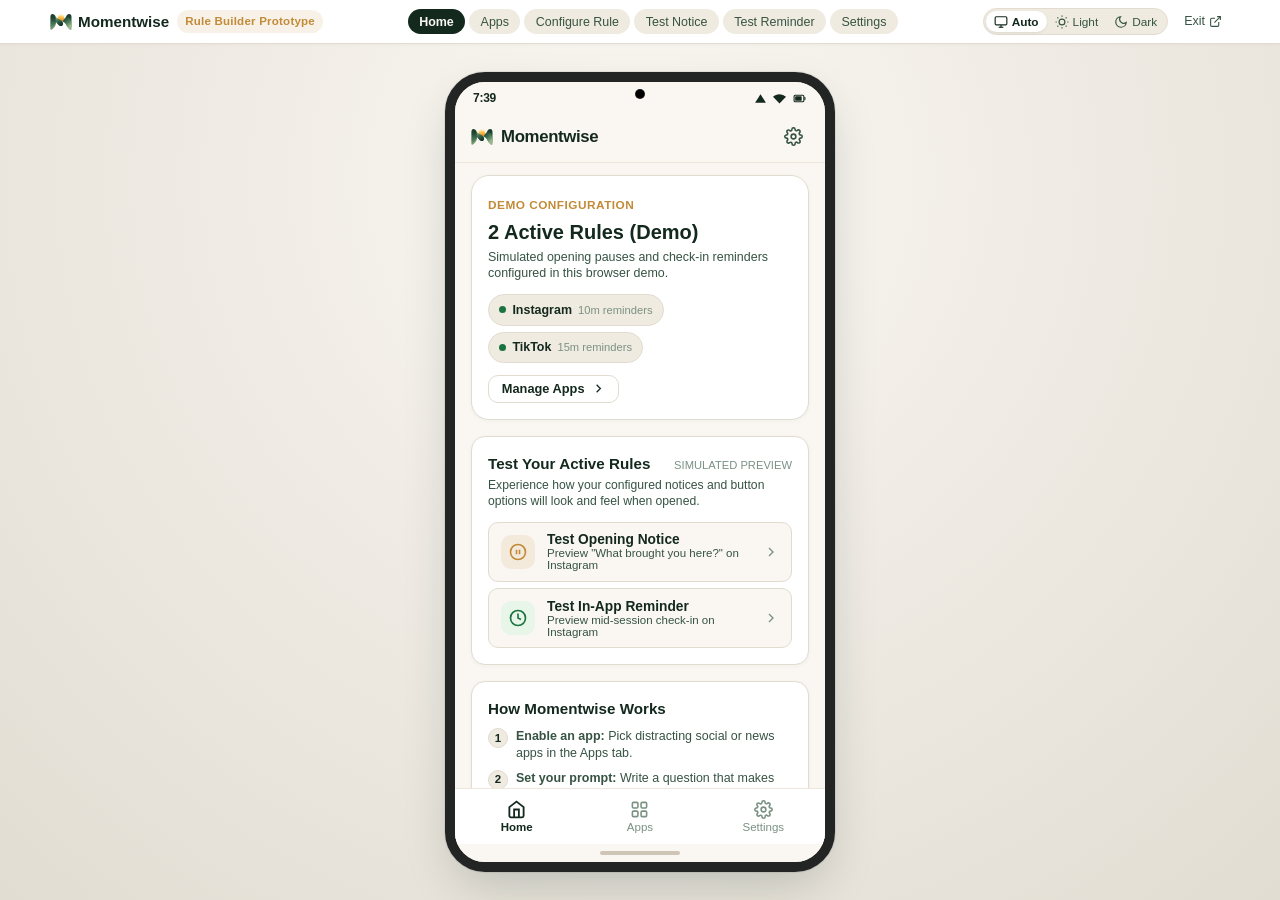
==== commit 933019bf: "refactor: polish brand presentation, WCAG AA compliance, and prototype UI fidelity - Replace inline " ====
--- a/prototype/index.html
+++ b/prototype/index.html
@@ -126,15 +126,21 @@
               
               <ul class="welcome-list">
                 <li>
-                  <span class="welcome-bullet-icon">✦</span>
+                  <span class="welcome-bullet-icon" aria-hidden="true">
+                    <svg width="10" height="10" viewBox="0 0 24 24" fill="currentColor" focusable="false"><path d="M12 2 L14.5 9.5 L22 12 L14.5 14.5 L12 22 L9.5 14.5 L2 12 L9.5 9.5 Z"/></svg>
+                  </span>
                   <span><strong>Choose your apps:</strong> Pick which apps pause when opened.</span>
                 </li>
                 <li>
-                  <span class="welcome-bullet-icon">✦</span>
+                  <span class="welcome-bullet-icon" aria-hidden="true">
+                    <svg width="10" height="10" viewBox="0 0 24 24" fill="currentColor" focusable="false"><path d="M12 2 L14.5 9.5 L22 12 L14.5 14.5 L12 22 L9.5 14.5 L2 12 L9.5 9.5 Z"/></svg>
+                  </span>
                   <span><strong>Customise your prompt:</strong> Write your own question and response options.</span>
                 </li>
                 <li>
-                  <span class="welcome-bullet-icon">✦</span>
+                  <span class="welcome-bullet-icon" aria-hidden="true">
+                    <svg width="10" height="10" viewBox="0 0 24 24" fill="currentColor" focusable="false"><path d="M12 2 L14.5 9.5 L22 12 L14.5 14.5 L12 22 L9.5 14.5 L2 12 L9.5 9.5 Z"/></svg>
+                  </span>
                   <span><strong>Respectful reminders:</strong> Set how often to check in, or turn them off completely.</span>
                 </li>
               </ul>
@@ -169,9 +175,9 @@
           <div class="screen-scroll-body">
             <!-- Calm Greeting & Status Summary -->
             <div class="home-summary-card">
-              <span class="summary-eyebrow">Status Overview</span>
-              <h2 class="summary-title" id="homeActiveRulesHeading">2 Apps Guarded</h2>
-              <p class="summary-desc" id="homeActiveRulesSub">Opening pauses and check-in reminders are currently active for your selected apps.</p>
+              <span class="summary-eyebrow">Demo Configuration</span>
+              <h2 class="summary-title" id="homeActiveRulesHeading">2 Active Rules (Demo)</h2>
+              <p class="summary-desc" id="homeActiveRulesSub">Simulated opening pauses and check-in reminders configured in this browser demo.</p>
               
               <div class="home-active-chips" id="homeActiveChips">
                 <!-- Dynamically populated with active app chips -->
@@ -289,7 +295,9 @@
 
             <!-- Tip card -->
             <div class="tip-card">
-              <span class="tip-icon">💡</span>
+              <span class="tip-icon" aria-hidden="true">
+                <svg width="15" height="15" viewBox="0 0 24 24" fill="none" stroke="currentColor" stroke-width="2"><path d="M9 18h6"/><path d="M10 22h4"/><path d="M12 2a7 7 0 0 0-7 7c0 2.5 1.5 4.5 3 6h8c1.5-1.5 3-3.5 3-6a7 7 0 0 0-7-7z"/></svg>
+              </span>
               <p class="tip-text">Each app has its own independent rule, opening prompt, and reminder schedule.</p>
             </div>
 
@@ -420,7 +428,9 @@
               </div>
 
               <div class="reminder-disabled-note" id="reminderDisabledNote">
-                <span class="note-icon">ℹ️</span>
+                <span class="note-icon" aria-hidden="true">
+                  <svg width="14" height="14" viewBox="0 0 24 24" fill="none" stroke="currentColor" stroke-width="2"><circle cx="12" cy="12" r="10"/><line x1="12" y1="16" x2="12" y2="12"/><line x1="12" y1="8" x2="12.01" y2="8"/></svg>
+                </span>
                 <span>No reminders will be scheduled while in this app. The opening notice will still pause when launched.</span>
               </div>
             </div>
@@ -557,7 +567,9 @@
 
             <!-- Success / Stepped Away Feedback Panel -->
             <div class="preview-result-panel" id="previewResultQuit" hidden>
-              <div class="result-icon-box">🌿</div>
+              <div class="result-icon-box" aria-hidden="true">
+                <svg width="22" height="22" viewBox="0 0 24 24" fill="none" stroke="currentColor" stroke-width="2.2"><polyline points="20 6 9 17 4 12"/></svg>
+              </div>
               <h3 class="result-title">Room made for what matters</h3>
               <p class="result-desc">You paused and chose not to open <strong id="quitAppName">Instagram</strong>. In native Android, this returns to your home screen.</p>
               <button type="button" class="btn btn-primary btn-block" id="btnReturnFromQuit">Back to Apps</button>
@@ -565,7 +577,9 @@
 
             <!-- Continued Feedback Panel -->
             <div class="preview-result-panel" id="previewResultContinue" hidden>
-              <div class="result-icon-box">⏳</div>
+              <div class="result-icon-box" aria-hidden="true">
+                <svg width="22" height="22" viewBox="0 0 24 24" fill="none" stroke="currentColor" stroke-width="2.2"><circle cx="12" cy="12" r="10"/><polyline points="12 6 12 12 16 14"/></svg>
+              </div>
               <h3 class="result-title">Intentional session started</h3>
               <p class="result-desc" id="continueReminderStatus">You chose to continue into Instagram. Reminders are configured.</p>
               <div class="result-actions-row">
@@ -605,7 +619,9 @@
 
             <!-- If reminders are disabled for this app -->
             <div class="reminder-disabled-panel" id="panelReminderDisabled" hidden>
-              <div class="disabled-icon">⏸️</div>
+              <div class="disabled-icon" aria-hidden="true">
+                <svg width="28" height="28" viewBox="0 0 24 24" fill="none" stroke="currentColor" stroke-width="1.8"><path d="M13.73 21a2 2 0 0 1-3.46 0"/><path d="M18.63 13A17.89 17.89 0 0 1 18 8"/><path d="M6.26 6.26A5.86 5.86 0 0 0 6 8c0 7-3 9-3 9h14"/><path d="M18 8a6 6 0 0 0-9.33-5"/><line x1="1" y1="1" x2="23" y2="23"/></svg>
+              </div>
               <h3 class="disabled-title">Reminders are turned off</h3>
               <p class="disabled-desc">You configured <strong id="disabledReminderAppName">Instagram</strong> with <em>Reminder frequency: Never</em>. Only the opening notice will pause when launched.</p>
               <button type="button" class="btn btn-secondary btn-sm" id="btnEnableReminderShortcut">Edit Reminder Schedule</button>
@@ -689,8 +705,8 @@
               </div>
 
               <div class="setting-item-block">
-                <span class="setting-name">On-Device Privacy</span>
-                <p class="setting-desc">All rules and reminder schedules remain strictly on your phone. No tracking SDKs or remote telemetry are used.</p>
+                <span class="setting-name">Proposed Android Architecture</span>
+                <p class="setting-desc">In the planned Android release, all rules and reminder schedules will remain strictly on your device with no tracking or remote telemetry. This web prototype stores demo settings in your browser's LocalStorage only.</p>
               </div>
             </div>
 
--- a/prototype/styles.css
+++ b/prototype/styles.css
@@ -28,6 +28,7 @@
 
   /* Accent & Action Colors */
   --color-accent: #C28B38;         /* Restrained Sunrise Gold */
+  --color-accent-text: #8F5D15;    /* High Contrast Sunrise Amber (WCAG AA 5.25:1) */
   --color-accent-hover: #A87428;
   --color-accent-subtle: rgba(194, 139, 56, 0.12);
   --color-status-green: #1B7340;   /* Calm Forest Emerald */
@@ -87,10 +88,11 @@
     --color-text-primary: #EDF2EE;    /* Comfortable Off-White */
     --color-text-secondary: #9EAEA3;  /* Soft Muted Sage */
     --color-text-tertiary: #6D7F74;   /* Muted Green */
-    --color-text-muted: #526258;
+    --color-text-muted: #71847A;      /* WCAG AA (4.68:1 on #0F1412) */
     --color-text-inverse: #0F1412;
 
     --color-accent: #E2AC54;         /* Muted Sunrise Gold */
+    --color-accent-text: #E2AC54;    /* WCAG AA (9.09:1 on #0F1412) */
     --color-accent-hover: #ECC073;
     --color-accent-subtle: rgba(226, 172, 84, 0.16);
     --color-status-green: #34D399;   /* Luminous Emerald */
@@ -129,6 +131,7 @@
   --color-text-inverse: #FAF7F2;
 
   --color-accent: #C28B38;
+  --color-accent-text: #8F5D15;
   --color-accent-hover: #A87428;
   --color-accent-subtle: rgba(194, 139, 56, 0.12);
   --color-status-green: #1B7340;
@@ -159,10 +162,11 @@
   --color-text-primary: #EDF2EE;
   --color-text-secondary: #9EAEA3;
   --color-text-tertiary: #6D7F74;
-  --color-text-muted: #526258;
+  --color-text-muted: #71847A;
   --color-text-inverse: #0F1412;
 
   --color-accent: #E2AC54;
+  --color-accent-text: #E2AC54;
   --color-accent-hover: #ECC073;
   --color-accent-subtle: rgba(226, 172, 84, 0.16);
   --color-status-green: #34D399;
@@ -193,9 +197,17 @@
   display: none !important;
 }
 
-html, body {
+html {
+  height: 100%;
+}
+
+body {
   width: 100%;
-  min-height: 100%;
+  height: 100%;
+  min-height: 100vh;
+  min-height: 100dvh;
+  display: flex;
+  flex-direction: column;
   font-family: var(--font-sans);
   background: var(--stage-bg);
   background-image: var(--stage-gradient);
@@ -203,6 +215,7 @@
   line-height: 1.45;
   -webkit-font-smoothing: antialiased;
   -moz-osx-font-smoothing: grayscale;
+  overflow: hidden;
 }
 
 /* --------------------------------------------------------------------------
@@ -211,8 +224,8 @@
 .prototype-banner {
   background: var(--color-surface);
   border-bottom: 1px solid var(--color-border);
-  position: sticky;
-  top: 0;
+  position: relative;
+  flex-shrink: 0;
   z-index: 100;
   padding: 8px 16px;
   box-shadow: 0 1px 3px rgba(0, 0, 0, 0.03);
@@ -346,8 +359,10 @@
   display: flex;
   justify-content: center;
   align-items: center;
-  padding: var(--space-lg) var(--space-md);
-  min-height: calc(100vh - 50px);
+  padding: var(--space-md);
+  flex: 1;
+  min-height: 0;
+  overflow-y: auto;
 }
 
 .phone-frame {
@@ -437,8 +452,28 @@
 .screen-scroll-body {
   flex: 1;
   overflow-y: auto;
+  overflow-x: hidden;
   padding: var(--space-sm) var(--space-md);
   -webkit-overflow-scrolling: touch;
+  scrollbar-width: thin;
+  scrollbar-color: var(--color-border) transparent;
+}
+
+.screen-scroll-body::-webkit-scrollbar {
+  width: 5px;
+}
+
+.screen-scroll-body::-webkit-scrollbar-track {
+  background: transparent;
+}
+
+.screen-scroll-body::-webkit-scrollbar-thumb {
+  background: var(--color-border);
+  border-radius: var(--radius-full);
+}
+
+.screen-scroll-body::-webkit-scrollbar-thumb:hover {
+  background: var(--color-border-hover);
 }
 
 .form-scroll-body {
@@ -715,7 +750,7 @@
 .section-field-label {
   font-size: 0.78rem;
   font-weight: 700;
-  color: var(--color-accent);
+  color: var(--color-accent-text);
   text-transform: uppercase;
   letter-spacing: 0.04em;
 }
@@ -732,17 +767,17 @@
   font-family: inherit;
   font-size: 0.88rem;
   color: var(--color-text-primary);
-  background: var(--color-bg);
-  border: 1.5px solid var(--color-border);
+  background: var(--color-surface);
+  border: 1px solid var(--color-border);
   border-radius: var(--radius-sm);
-  padding: 0.6rem 0.75rem;
+  padding: 0.62rem 0.8rem;
   outline: none;
   transition: border-color var(--transition-fast), box-shadow var(--transition-fast);
 }
 
 .form-input:focus {
   border-color: var(--color-accent);
-  box-shadow: 0 0 0 3px var(--color-accent-subtle);
+  box-shadow: 0 0 0 2px var(--color-accent-subtle);
 }
 
 .input-compact {
@@ -1135,11 +1170,18 @@
    SCREEN 4: APP CONFIGURATION
    -------------------------------------------------------------------------- */
 .option-config-card {
-  background: var(--color-bg);
-  border: 1px solid var(--color-border);
-  border-radius: var(--radius-sm);
-  padding: var(--space-sm);
-  margin-bottom: 8px;
+  background: transparent;
+  border: none;
+  border-bottom: 1px solid var(--color-border-subtle);
+  border-radius: 0;
+  padding: var(--space-xs) 0 var(--space-sm) 0;
+  margin-bottom: var(--space-xs);
+}
+
+.option-config-card:last-child {
+  border-bottom: none;
+  margin-bottom: 0;
+  padding-bottom: 0;
 }
 
 .option-card-header {
@@ -1290,10 +1332,16 @@
 }
 
 .advanced-option-card {
-  background: var(--color-surface);
-  border: 1px solid var(--color-border-subtle);
-  border-radius: var(--radius-sm);
-  padding: var(--space-xs);
+  background: transparent;
+  border: none;
+  border-bottom: 1px solid var(--color-border-subtle);
+  border-radius: 0;
+  padding: var(--space-xs) 0 var(--space-sm) 0;
+}
+
+.advanced-option-card:last-child {
+  border-bottom: none;
+  padding-bottom: 0;
 }
 
 .adv-card-header {
@@ -1303,7 +1351,7 @@
 .adv-action-title {
   font-size: 0.74rem;
   font-weight: 700;
-  color: var(--color-accent);
+  color: var(--color-accent-text);
 }
 
 .adv-row-split {
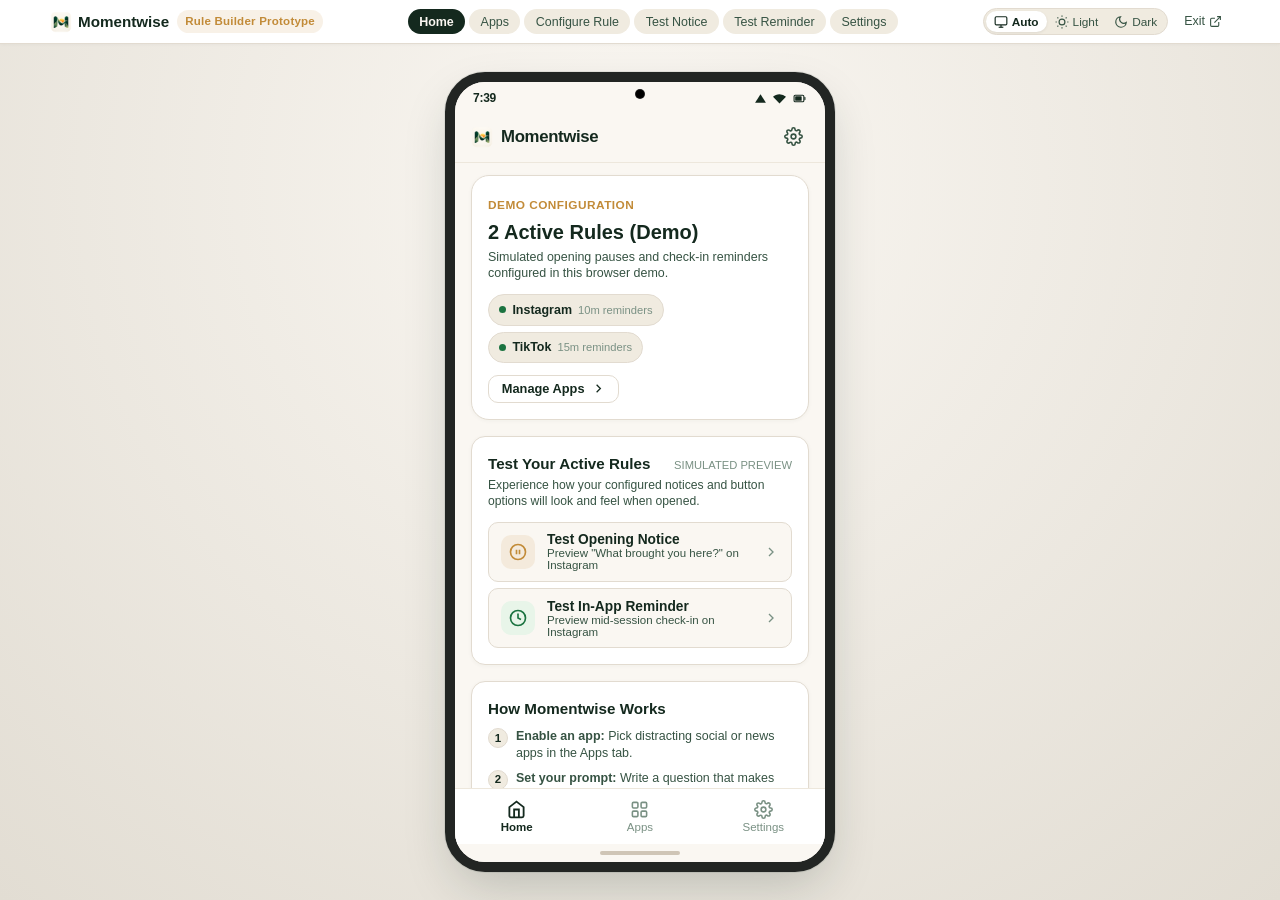
==== commit ceb71553: "fix: use the supplied Momentwise icon Replace the redrawn vector mark with the provided cream icon o" ====
--- a/prototype/index.html
+++ b/prototype/index.html
@@ -6,7 +6,7 @@
   <title>Momentwise — App Rule Builder & UI Prototype</title>
   <meta name="description" content="Interactive Android UI Prototype for Momentwise — Configure mindful app opening notices, response choices, and respectful check-in reminders.">
   <meta name="robots" content="noindex, nofollow">
-  <link rel="icon" type="image/svg+xml" href="assets/favicon.svg">
+  <link rel="icon" type="image/png" href="assets/logo.png">
 
   <!-- Immediate Anti-Flash Theme Script -->
   <script>
@@ -36,7 +36,7 @@
     <div class="banner-inner">
       <div class="banner-brand">
         <a href="../" class="banner-home-link" title="Return to Momentwise website">
-          <img src="assets/favicon.svg" alt="Momentwise logo" width="22" height="22">
+          <img src="assets/logo.png" alt="Momentwise logo" width="22" height="22">
           <span class="banner-name">Momentwise</span>
         </a>
         <span class="banner-badge">Rule Builder Prototype</span>
@@ -114,7 +114,7 @@
           <div class="welcome-container">
             <div class="welcome-header">
               <div class="welcome-logo-wrap">
-                <img src="assets/logo.svg" alt="Momentwise Logo" class="welcome-logo" width="76" height="58">
+                <img src="assets/logo.png" alt="Momentwise Logo" class="welcome-logo" width="76" height="76">
               </div>
               <h1 class="welcome-title">Momentwise</h1>
               <p class="welcome-tagline">Make room for what matters.</p>
@@ -162,7 +162,7 @@
         <section class="app-screen active" id="screenHome" data-screen="home" aria-label="Home Overview">
           <header class="app-topbar">
             <div class="topbar-brand">
-              <img src="assets/favicon.svg" alt="" class="topbar-logo" width="22" height="22">
+              <img src="assets/logo.png" alt="" class="topbar-logo" width="22" height="22">
               <span class="topbar-title">Momentwise</span>
             </div>
             <div class="topbar-actions">
@@ -532,7 +532,7 @@
             <div class="breathing-zone">
               <div class="breathing-ring">
                 <div class="breathing-core">
-                  <img src="assets/logo.svg" alt="" width="54" height="40" class="intervene-logo">
+                  <img src="assets/logo.png" alt="" width="54" height="54" class="intervene-logo">
                 </div>
               </div>
               <span class="breathing-label">Take a slow breath</span>
@@ -632,7 +632,7 @@
               <div class="reminder-handle"></div>
               
               <div class="reminder-brand-tag">
-                <img src="assets/favicon.svg" alt="" width="16" height="16">
+                <img src="assets/logo.png" alt="" width="20" height="20">
                 <span>Momentwise • Mindful Check-in</span>
               </div>
 
@@ -659,7 +659,7 @@
 
                 <!-- Action 3: Dismiss for today -->
                 <button type="button" class="btn btn-ghost btn-block btn-subtle" id="btnReminderAction3">
-                  <span id="labelAdvAction3">Dismiss reminder for today</span>
+                  <span id="labelAdvAction3">Dismiss reminder</span>
                 </button>
               </div>
 
--- a/prototype/styles.css
+++ b/prototype/styles.css
@@ -1580,6 +1580,7 @@
   flex-direction: column;
   justify-content: flex-end;
   background: #000;
+  overflow: hidden;
 }
 
 .simulated-app-background {
@@ -1657,8 +1658,21 @@
   background: var(--color-surface);
   border-top: 1px solid var(--color-border);
   border-radius: var(--radius-xl) var(--radius-xl) 0 0;
-  padding: var(--space-md) var(--space-md) var(--space-lg) var(--space-md);
+  padding: var(--space-sm) var(--space-md) var(--space-md) var(--space-md);
   box-shadow: var(--shadow-dialog);
+  max-height: 85%;
+  overflow-y: auto;
+  scrollbar-width: thin;
+  scrollbar-color: var(--color-border) transparent;
+}
+
+.reminder-dialog::-webkit-scrollbar {
+  width: 4px;
+}
+
+.reminder-dialog::-webkit-scrollbar-thumb {
+  background: var(--color-border);
+  border-radius: 4px;
 }
 
 .reminder-handle {
